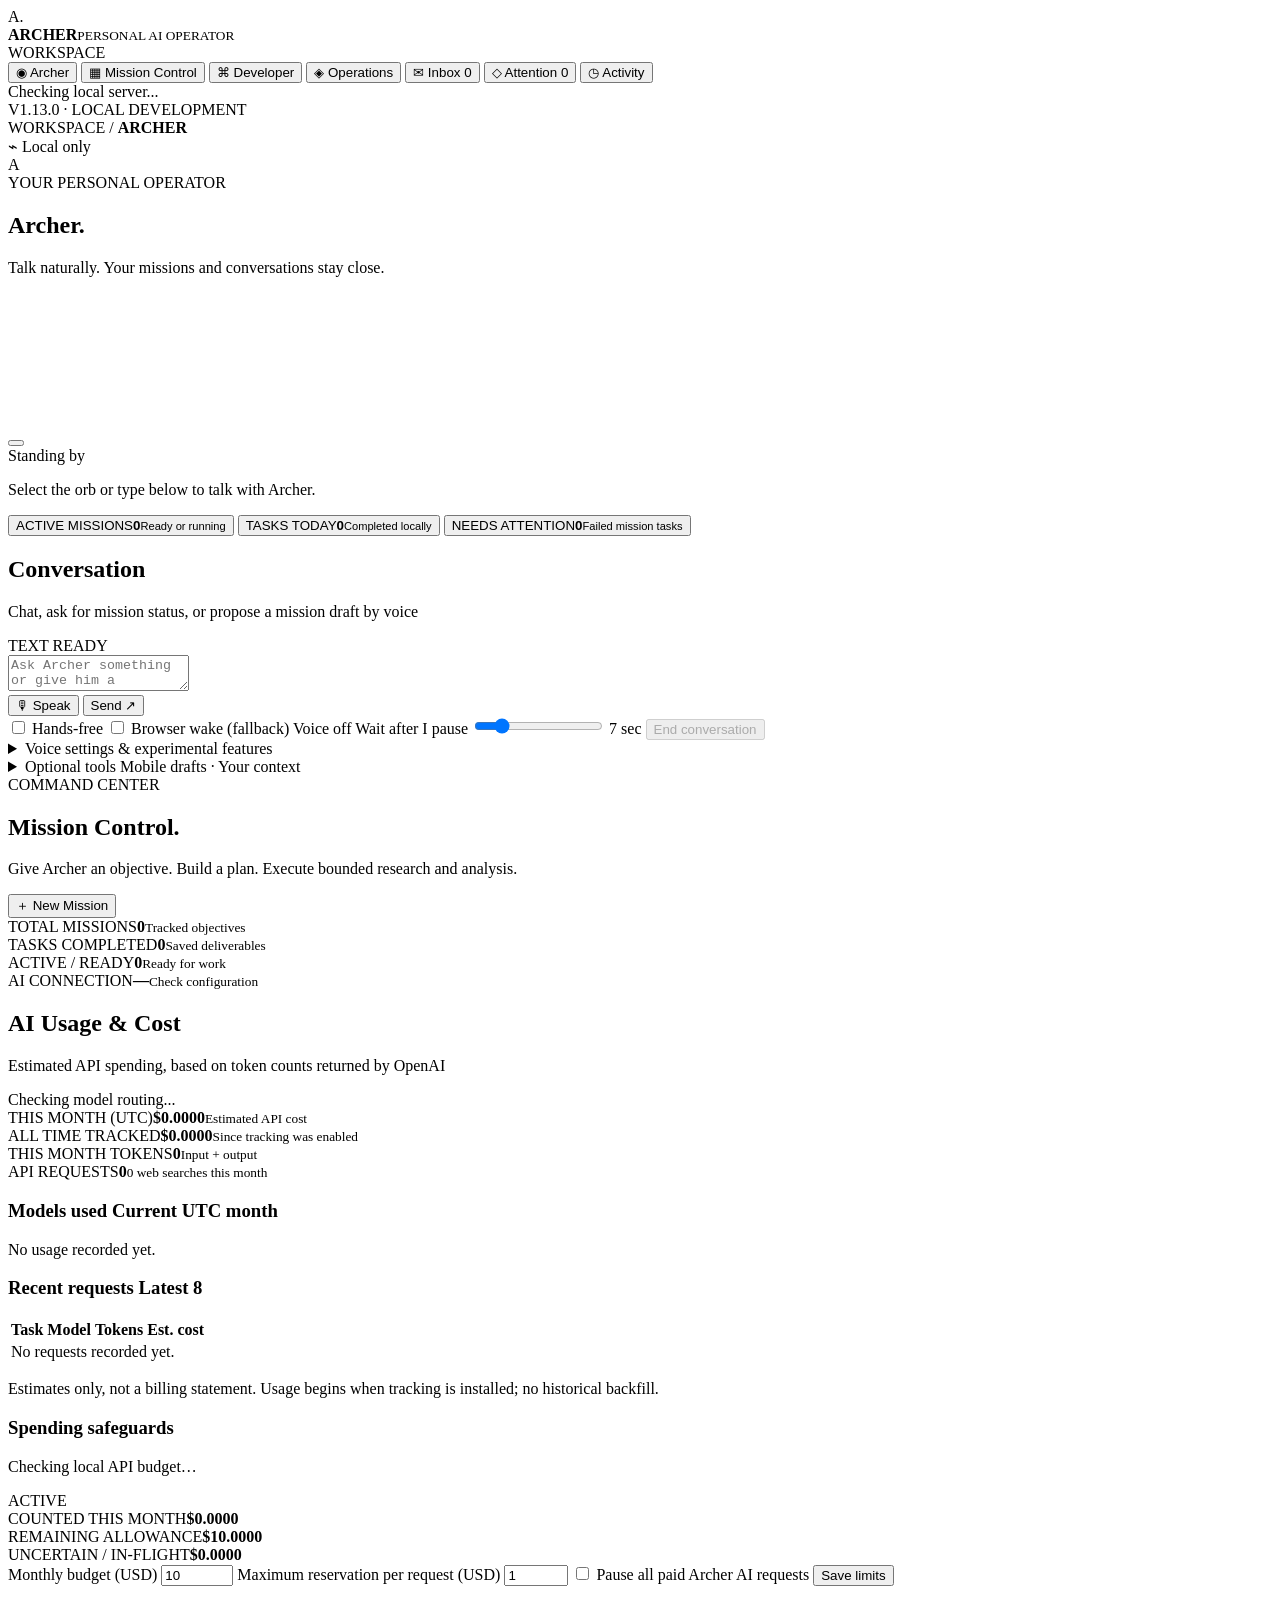
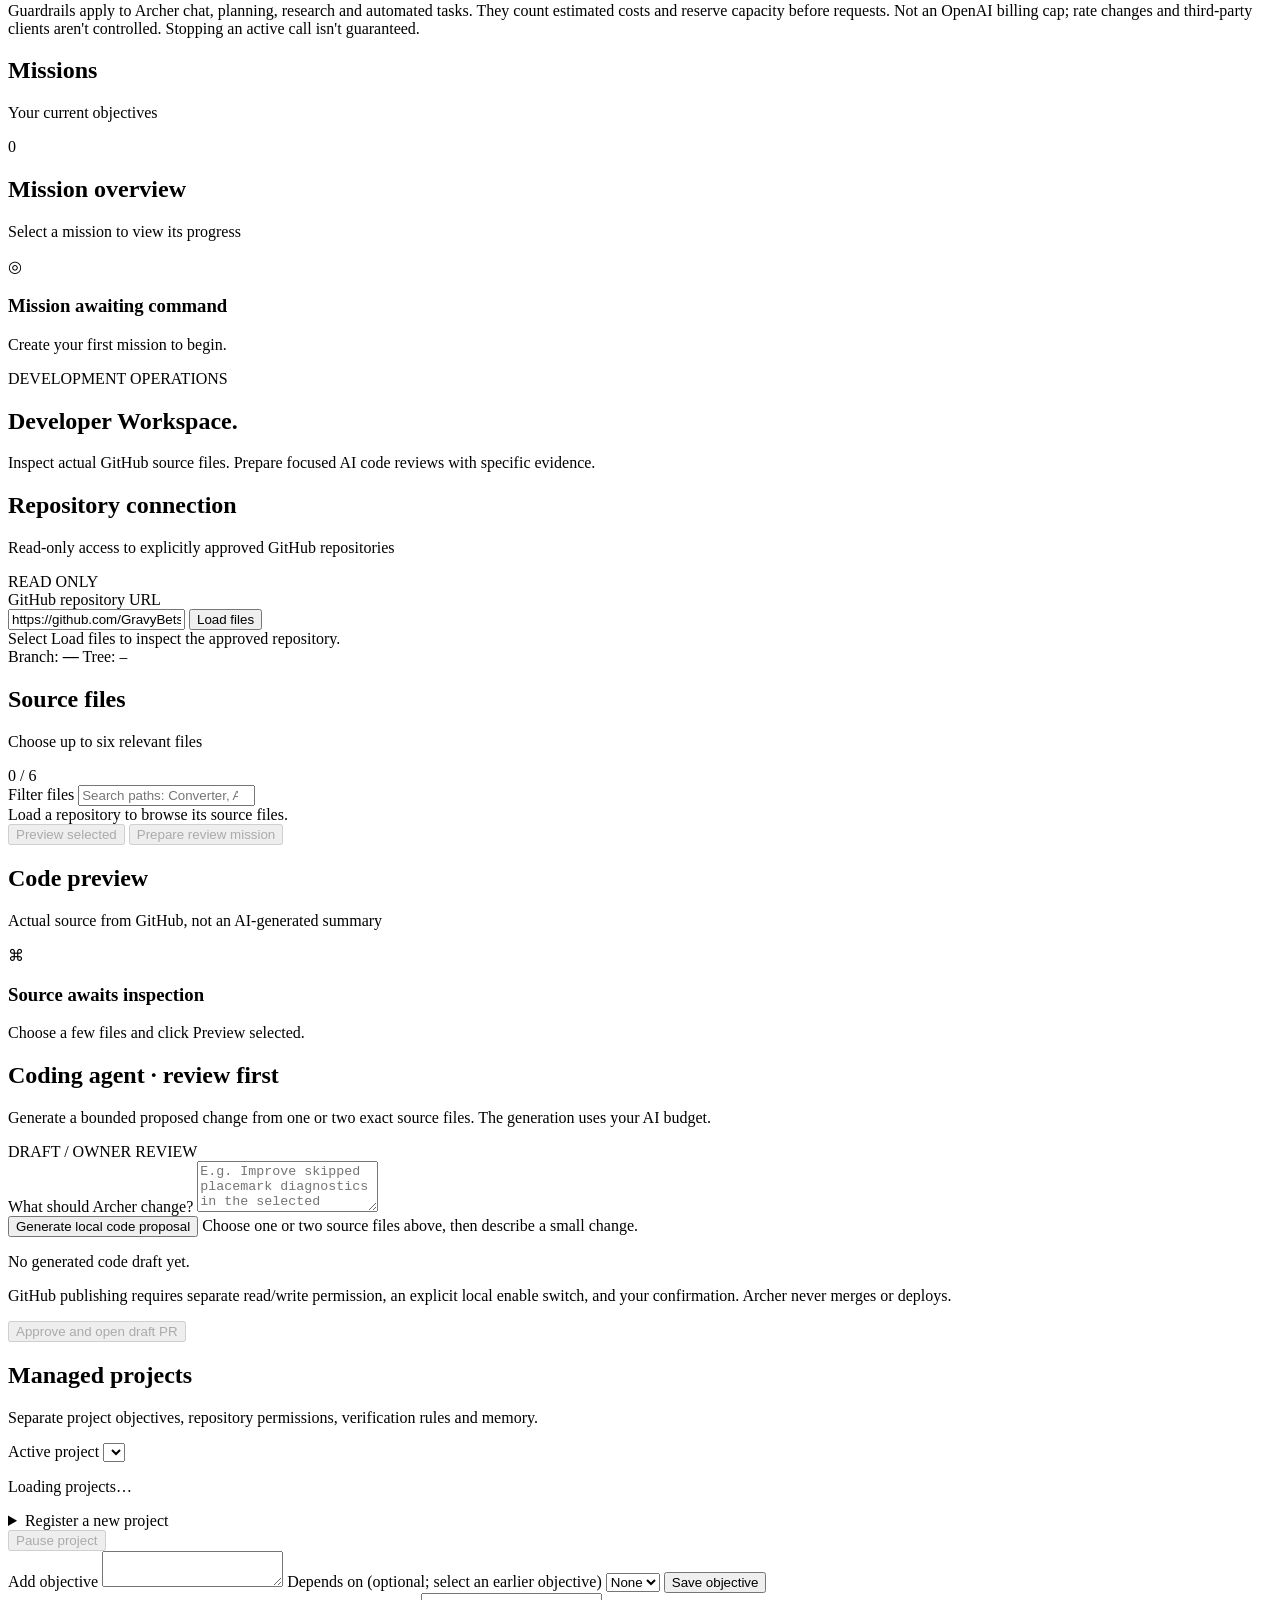
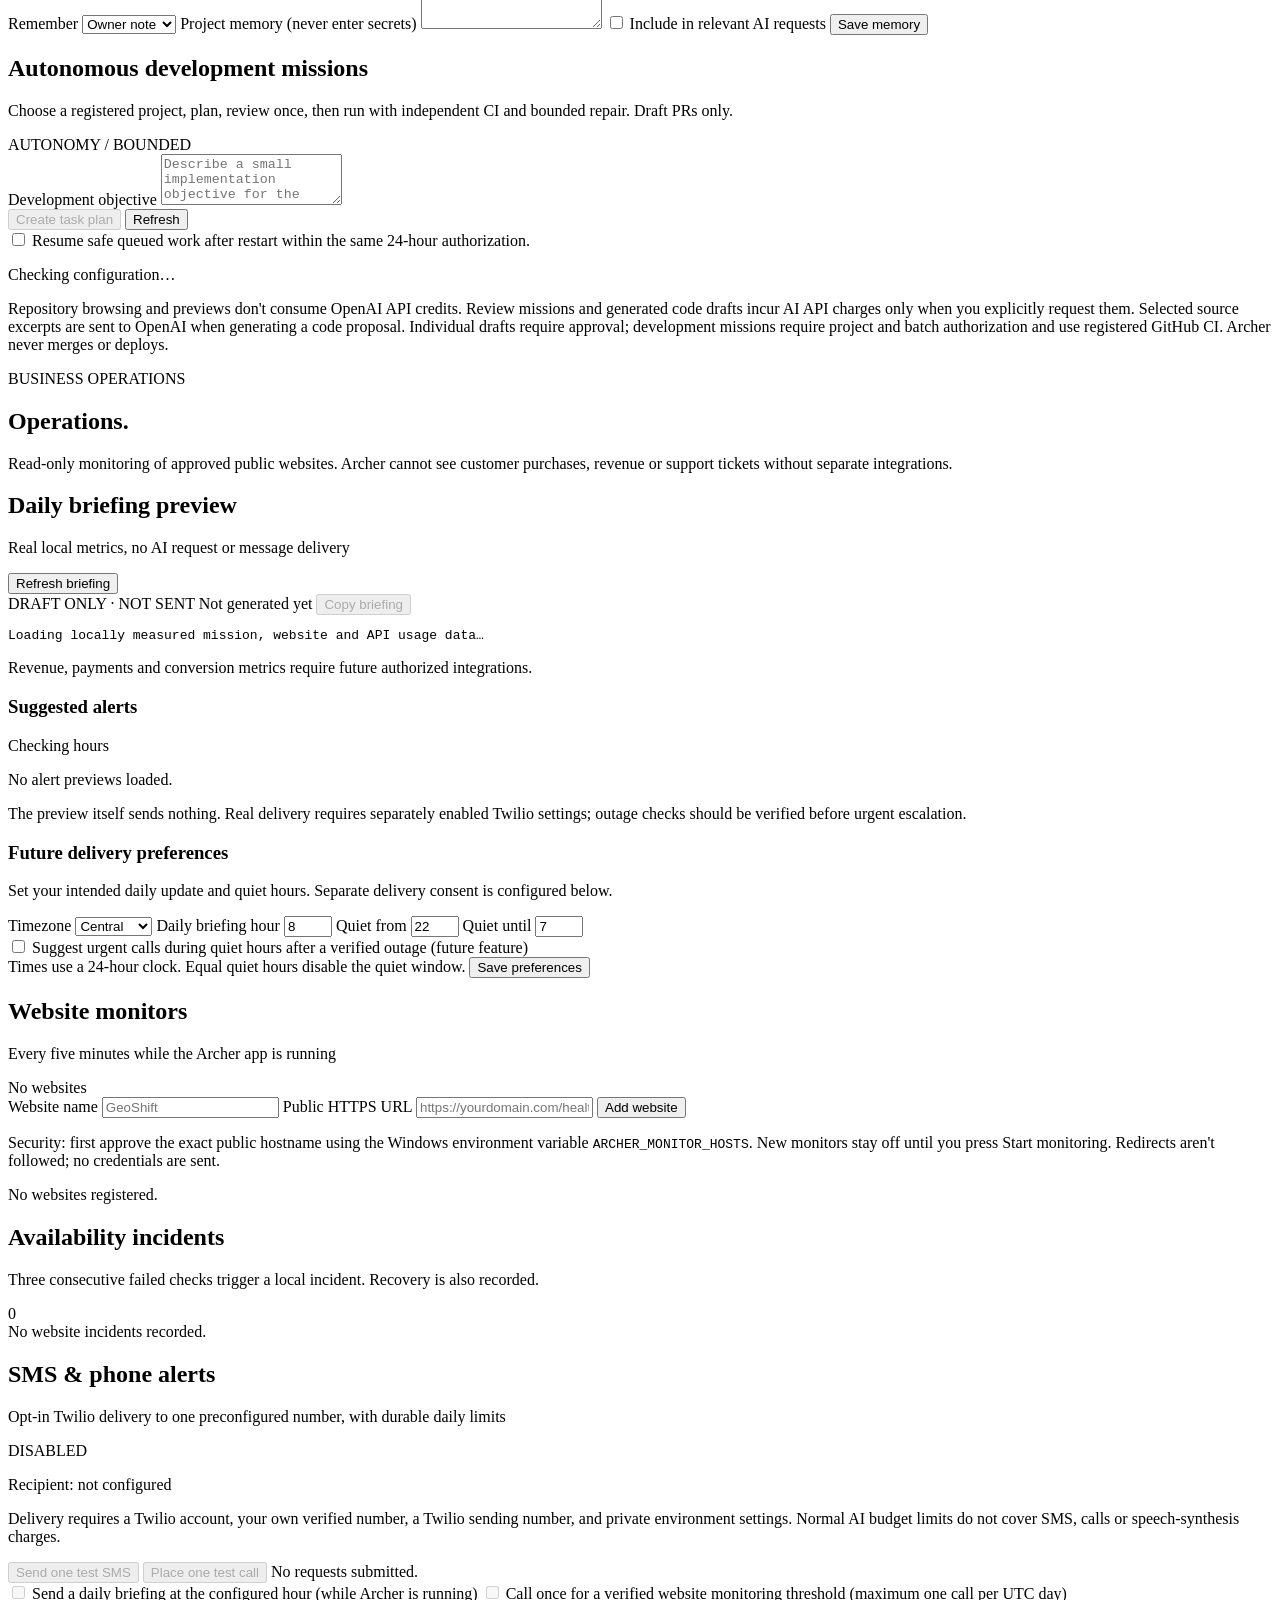
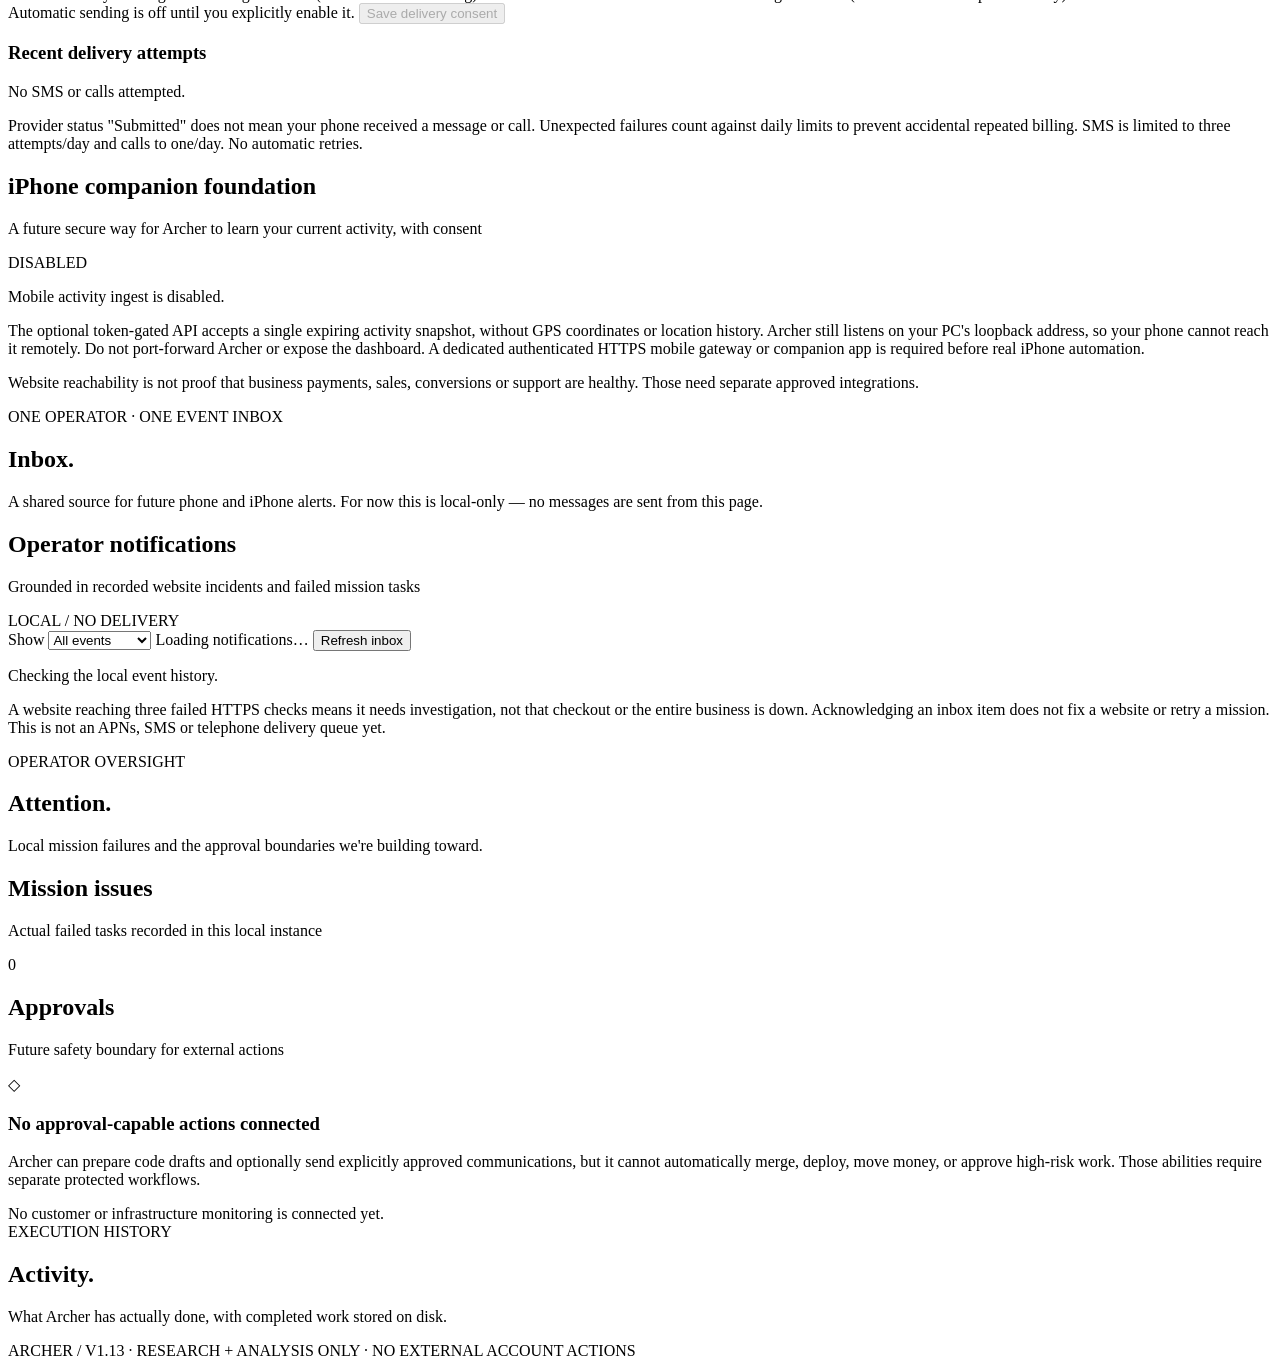
==== Archer.MissionControl/wwwroot/index.html @ dd68225b "Expose explicit additional sandbox gate at registration" ====
<!doctype html>
<html lang="en">
<head>
  <meta charset="utf-8" />
  <meta name="viewport" content="width=device-width, initial-scale=1" />
  <meta name="theme-color" content="#090f18" />
  <title>ARCHER — Personal AI Operator</title>
  <link rel="stylesheet" href="/css/app.css" />
</head>
<body>
  <div class="app-shell">
    <aside class="sidebar">
      <div class="brand"><div class="brand-mark">A<span>.</span></div><div><strong>ARCHER</strong><small>PERSONAL AI OPERATOR</small></div></div>
      <div class="side-label">WORKSPACE</div>
      <nav class="nav" aria-label="Main navigation">
        <button class="nav-link active" data-view="archer"><span class="nav-icon">◉</span> Archer</button>
        <button class="nav-link" data-view="missions"><span class="nav-icon">▦</span> Mission Control</button>
        <button class="nav-link" data-view="developer"><span class="nav-icon">⌘</span> Developer</button>
        <button class="nav-link" data-view="operations"><span class="nav-icon">◈</span> Operations</button>
        <button class="nav-link" data-view="inbox"><span class="nav-icon">✉</span> Inbox <span id="inboxNavCount" class="inbox-nav-count hidden">0</span></button>
        <button class="nav-link" data-view="attention"><span class="nav-icon">◇</span> Attention <span id="attentionNavCount" class="attention-nav-count hidden">0</span></button>
        <button class="nav-link" data-view="activity"><span class="nav-icon">◷</span> Activity</button>
      </nav>
      <div class="sidebar-bottom">
        <div class="sidebar-status"><span class="pulse-dot"></span><span id="connectionLabel">Checking local server...</span></div>
        <div class="version">V1.13.0 · LOCAL DEVELOPMENT</div>
      </div>
    </aside>
    <main class="content">
      <header class="topbar"><div class="breadcrumb">WORKSPACE <span>/</span> <strong id="breadcrumb">ARCHER</strong></div><div class="topbar-right"><span class="privacy">⌁ Local only</span><div class="avatar">A</div></div></header>
      <div class="workspace">
        <div id="notice" class="notice hidden" role="alert"></div>
        <section id="archerView" class="view archer-home" aria-labelledby="archerTitle">
          <div class="archer-intro">
            <div class="eyebrow">YOUR PERSONAL OPERATOR <span class="eyebrow-line"></span></div>
            <h1 id="archerTitle">Archer<span class="accent">.</span></h1>
            <p>Talk naturally. Your missions and conversations stay close.</p>
          </div>
          <div class="presence-stage" id="archerPresence" data-state="idle" aria-label="Archer presence indicator">
            <div class="presence-backlight"></div>
            <div class="presence-outer-ring"></div>
            <div class="presence-pulse-ring"></div>
            <button type="button" id="orbButton" class="presence-orb" aria-label="Focus Archer conversation" title="Talk to Archer">
              <span class="orb-surface"></span>
              <span class="orb-inner-ring"></span>
              <span class="orb-light"></span>
              <span class="orb-shine"></span>
            </button>
            <canvas id="orbParticleField" class="orb-particle-field" aria-hidden="true"></canvas>
            <div class="presence-floor"></div>
          </div>
          <div class="presence-caption">
            <div id="presenceStatus" class="presence-status" role="status" aria-live="polite">Standing by</div>
            <p id="presenceHint">Select the orb or type below to talk with Archer.</p>
          </div>
          <div class="presence-summary" aria-label="Local mission status">
            <button type="button" class="presence-metric" data-go-view="missions"><span class="metric-caption">ACTIVE MISSIONS</span><strong id="presenceActiveMissions">0</strong><small>Ready or running</small></button>
            <button type="button" class="presence-metric" data-go-view="missions"><span class="metric-caption">TASKS TODAY</span><strong id="presenceTasksToday">0</strong><small>Completed locally</small></button>
            <button type="button" class="presence-metric" data-go-view="attention"><span class="metric-caption">NEEDS ATTENTION</span><strong id="presenceAttentionCount">0</strong><small>Failed mission tasks</small></button>
          </div>
          <section class="panel archer-conversation" aria-label="Conversation with Archer">
            <div class="conversation-title"><div><h2>Conversation</h2><p>Chat, ask for mission status, or propose a mission draft by voice</p></div><span class="conversation-mode" id="conversationMode">TEXT READY</span></div>
            <div id="chatMessages" class="chat-messages" aria-live="off"></div>
            <form id="chatForm" class="chat-composer">
              <textarea id="chatText" rows="2" maxlength="3000" placeholder="Ask Archer something or give him a direction…" aria-label="Message to Archer"></textarea>
              <div class="chat-composer-controls">
                <button class="button secondary voice-button" id="voiceInputButton" type="button" aria-pressed="false" title="Push to talk (speech recognition if supported)">🎙 Speak</button>
                <button class="button primary chat-send" id="sendChatButton" type="submit">Send ↗</button>
              </div>
            </form>
            <div class="voice-preferences">
              <label class="voice-toggle"><input type="checkbox" id="voiceHandsFreeToggle" /> Hands-free</label>
              <label class="voice-toggle"><input type="checkbox" id="voiceWakeToggle" /> Browser wake (fallback)</label>
              <span id="voiceWakeIndicator" class="voice-wake-indicator" role="status" aria-live="polite">Voice off</span>
              <label class="voice-rate-control" for="voicePauseSlider">Wait after I pause
                <input id="voicePauseSlider" type="range" min="2" max="30" step="1" value="7" aria-label="Seconds of silence before Archer replies" />
                <output id="voicePauseValue" for="voicePauseSlider" aria-live="off">7 sec</output>
              </label>
              <button type="button" class="voice-stop" id="voiceEndConversation" data-allow-busy="true" disabled>End conversation</button>
              <details class="archer-voice-more">
                <summary>Voice settings &amp; experimental features</summary>
                <div class="voice-preferences-extra">
                  <label class="voice-toggle"><input type="checkbox" id="voiceReadToggle" /> Read Archer's replies aloud</label>
                  <label class="voice-chooser" for="voiceChoiceSelect">British voice
                    <select id="voiceChoiceSelect" aria-label="Select Archer's British speaking voice">
                      <option value="">Finding local voices…</option>
                    </select>
                  </label>
                  <label class="voice-rate-control" for="voiceRateSlider">Speaking pace
                    <input id="voiceRateSlider" type="range" min="0.80" max="1.65" step="0.05" value="1.25" aria-label="Archer speaking speed" />
                    <output id="voiceRateValue" for="voiceRateSlider" aria-live="off">1.25×</output>
                  </label>
                  <button type="button" class="voice-stop" id="voiceTestButton" disabled>Test selected voice</button>
                   <button type="button" class="voice-stop" id="voiceReplayButton" disabled>Read last reply</button>
                  <button type="button" class="voice-stop" id="voiceStopButton" data-allow-busy="true" disabled>Stop speaking</button>
                  <p id="voiceSupportNote" role="status">Select Speak once to activate hands-free listening. Say “Hey Archer” to start a conversation, then talk normally. After 2 minutes without speech, say “Hey Archer” again. Browser mic stops when you end the session or leave this tab; recognition may use your browser's speech provider.</p>
                  <p id="voiceAccentStatus" role="status">British voice availability depends on installed browser voices.</p>
                   <details class="voice-diagnostics-panel">
                     <summary>Voice diagnostics (no recording)</summary>
                     <p id="voiceDiagnosticStatus" role="status">Checking browser voice capabilities…</p>
                     <button type="button" class="voice-stop" id="voiceCopyDiagnostics">Copy safe diagnostics</button>
                     <p>Only engine status, selected voice, pace, pause and microphone state are shown. No speech transcripts or tokens are collected.</p>
                   </details>
                  <div class="realtime-voice-box" aria-label="Optional paid real-time voice">
                    <strong>Experimental realtime voice (optional, billable)</strong>
                    <p>Separate provider WebRTC voice call; not the hands-free conversation above. No Archer tools or transcript saving. Requires explicit opt-in and a separate API budget.</p>
                    <div class="realtime-voice-actions">
                      <button id="realtimeVoiceStart" type="button" class="button secondary" disabled>Start realtime conversation</button>
                      <button id="realtimeVoiceEnd" type="button" class="button secondary" disabled>End live call</button>
                    </div>
                    <p id="realtimeVoiceStatus" role="status" aria-live="polite">Checking optional realtime voice availability…</p>
                  </div>
                </div>
              </details>
            </div>
          </section>
          <details class="archer-extra-tools">
            <summary>Optional tools <span>Mobile drafts · Your context</span></summary>
            <div class="archer-extra-content">
          <section class="panel mobile-draft-card" aria-labelledby="mobileDraftHeading">
            <div class="panel-header">
              <div><h2 id="mobileDraftHeading">Mobile message drafts</h2>
                <p>Optional local preview from your independently authenticated phone gateway</p></div>
              <span id="mobileDraftConnection" class="developer-readonly">DISABLED</span>
            </div>
            <div class="mobile-draft-content">
              <p id="mobileDraftNote" role="status">The mobile chat bridge is disabled by default.</p>
              <div class="mobile-draft-actions">
                <button type="button" class="button secondary" id="mobileDraftRefresh">Refresh drafts</button>
                <button type="button" class="button primary" id="mobileDraftShareReply" disabled>Share last reply with mobile</button>
                <small>Choosing a message fills the chat composer. It will not contact OpenAI until you press Send.</small>
              </div>
              <div id="mobileDraftItems" class="mobile-draft-list">
                <p class="developer-empty">No mobile drafts have been imported.</p>
              </div>
              <section class="mobile-session-browser" aria-labelledby="mobileSessionHeading">
                <div class="mobile-session-head">
                  <h3 id="mobileSessionHeading">Shared local conversation history</h3>
                  <span class="developer-readonly">READ ONLY</span>
                </div>
                <div class="mobile-session-toolbar">
                  <label for="mobileSessionSelect">Conversation</label>
                  <select id="mobileSessionSelect" disabled aria-label="Choose local mobile conversation">
                    <option value="">No sessions connected</option>
                  </select>
                  <button type="button" class="button secondary" id="mobileSessionRefresh">Refresh history</button>
                </div>
                <p id="mobileSessionStatus" role="status">Enable the private gateway bridge to view shared local conversations.</p>
                <div id="mobileSessionMessages" class="mobile-session-messages" aria-live="polite">
                  <p class="developer-empty">No history loaded.</p>
                </div>
                <button type="button" class="button secondary" id="mobileSessionMore" disabled hidden>Load next messages</button>
              </section>
              <p class="developer-footnote">After manually sending an unedited mobile draft to Archer, you can explicitly share his latest reply back to the encrypted mobile journal. It does not send phone alerts, sync general desktop history or make Archer remotely accessible.</p>
            </div>
          </section>
          <section class="panel owner-presence-card" aria-labelledby="ownerPresenceHeading">
            <div class="panel-header"><div><h2 id="ownerPresenceHeading">Your context</h2>
              <p>Optional. Let Archer know what you're doing, without continuous tracking.</p></div>
              <span class="developer-readonly">PRIVATE / EXPIRING</span></div>
            <div class="owner-presence-content">
              <p id="ownerPresenceStatus" role="status">Nothing shared right now.</p>
              <div class="owner-presence-fields">
                <label>Activity
                  <select id="ownerPresenceActivity">
                    <option value="Available">Available</option>
                    <option value="Driving">Driving</option>
                    <option value="Working">At work</option>
                    <option value="Shopping">Shopping</option>
                    <option value="Busy">Busy</option>
                    <option value="Other">Other</option>
                  </select>
                </label>
                <label>General place (optional)
                  <input id="ownerPresencePlace" type="text" maxlength="60" placeholder="At work, grocery store, heading home…" autocomplete="off" />
                </label>
                <label>Expires after
                  <select id="ownerPresenceDuration">
                    <option value="15">15 minutes</option>
                    <option value="60" selected>1 hour</option>
                    <option value="240">4 hours</option>
                    <option value="480">8 hours</option>
                  </select>
                </label>
              </div>
              <div class="owner-presence-actions">
                <label class="voice-toggle"><input id="ownerPresenceShareAi" type="checkbox" /> Let Archer use this context in conversations</label>
                <button id="ownerPresenceLocationButton" type="button" class="button secondary">Share location once</button>
                <button id="ownerPresenceSaveButton" type="button" class="button primary">Save context</button>
                <button id="ownerPresenceClearButton" type="button" class="button secondary">Clear</button>
              </div>
              <p id="ownerPresenceLocationStatus" class="owner-presence-privacy">No GPS location shared. Clicking Share location once asks this browser for permission. Any saved coordinates are rounded to approximately 1 km, never tracked continuously.</p>
              <p class="owner-presence-privacy">Your context stays in Archer's local Data folder. It expires automatically, with no location history. Sharing it with the AI requires checking the box above and then sending a chat.</p>
            </div>
          </section>
            </div>
          </details>
        </section>
        <section id="missionsView" class="view hidden">
          <div class="hero">
            <div class="eyebrow">COMMAND CENTER <span class="eyebrow-line"></span></div>
            <div class="hero-head"><div><h1>Mission Control<span class="accent">.</span></h1><p>Give Archer an objective. Build a plan. Execute bounded research and analysis.</p></div><button id="newMissionButton" class="button primary">＋ New Mission</button></div>
          </div>
          <div class="stats">
            <div class="stat"><span class="stat-label">TOTAL MISSIONS</span><strong id="statMissions">0</strong><small>Tracked objectives</small></div>
            <div class="stat"><span class="stat-label">TASKS COMPLETED</span><strong id="statCompleted">0</strong><small>Saved deliverables</small></div>
            <div class="stat"><span class="stat-label">ACTIVE / READY</span><strong id="statActive">0</strong><small>Ready for work</small></div>
            <div class="stat"><span class="stat-label">AI CONNECTION</span><strong class="connection-state" id="statApi">—</strong><small id="modelLabel">Check configuration</small></div>
          </div>
          <section class="panel usage-panel" aria-labelledby="usageHeading">
            <div class="usage-panel-heading">
              <div><h2 id="usageHeading">AI Usage &amp; Cost</h2><p>Estimated API spending, based on token counts returned by OpenAI</p></div>
              <span class="usage-mode" id="usageModelMode">Checking model routing...</span>
            </div>
            <div class="usage-stats">
              <div class="usage-stat"><span>THIS MONTH (UTC)</span><strong id="usageMonthCost">$0.0000</strong><small>Estimated API cost</small></div>
              <div class="usage-stat"><span>ALL TIME TRACKED</span><strong id="usageLifetimeCost">$0.0000</strong><small>Since tracking was enabled</small></div>
              <div class="usage-stat"><span>THIS MONTH TOKENS</span><strong id="usageMonthTokens">0</strong><small id="usageTokenDetail">Input + output</small></div>
              <div class="usage-stat"><span>API REQUESTS</span><strong id="usageRequests">0</strong><small id="usageRequestDetail">0 web searches this month</small></div>
            </div>
            <div class="usage-details">
              <div class="usage-detail-section">
                <h3>Models used <span>Current UTC month</span></h3>
                <div id="usageModelBreakdown" class="usage-model-list"><p class="usage-empty">No usage recorded yet.</p></div>
              </div>
              <div class="usage-detail-section">
                <h3>Recent requests <span>Latest 8</span></h3>
                <div class="usage-table-scroll">
                  <table class="usage-table"><thead><tr><th>Task</th><th>Model</th><th>Tokens</th><th>Est. cost</th></tr></thead>
                    <tbody id="usageRecentRows"><tr><td colspan="4">No requests recorded yet.</td></tr></tbody>
                  </table>
                </div>
              </div>
            </div>
            <p class="usage-disclaimer" id="usageDisclaimer">Estimates only, not a billing statement. Usage begins when tracking is installed; no historical backfill.</p>
            <div class="spend-guard">
              <div class="spend-guard-top">
                <div><h3>Spending safeguards</h3><p id="spendStatus" role="status">Checking local API budget…</p></div>
                <span id="spendPauseIndicator" class="developer-readonly">ACTIVE</span>
              </div>
              <div class="spend-guard-metrics">
                <div><span>COUNTED THIS MONTH</span><strong id="spendCounted">$0.0000</strong></div>
                <div><span>REMAINING ALLOWANCE</span><strong id="spendRemaining">$10.0000</strong></div>
                <div><span>UNCERTAIN / IN-FLIGHT</span><strong id="spendUncertain">$0.0000</strong></div>
              </div>
              <form id="spendSettingsForm" class="spend-guard-form">
                <label>Monthly budget (USD)
                  <input id="spendMonthly" type="number" min="1" max="250" step=".5" value="10" required />
                </label>
                <label>Maximum reservation per request (USD)
                  <input id="spendPerRequest" type="number" min=".05" max="5" step=".05" value="1" required />
                </label>
                <label class="voice-toggle"><input id="spendPaused" type="checkbox" /> Pause all paid Archer AI requests</label>
                <button type="submit" class="button primary" id="spendSaveButton">Save limits</button>
              </form>
              <p class="spend-guard-note">Guardrails apply to Archer chat, planning, research and automated tasks. They count estimated costs and reserve capacity before requests. Not an OpenAI billing cap; rate changes and third-party clients aren't controlled. Stopping an active call isn't guaranteed.</p>
            </div>
          </section>
          <div class="main-grid">
            <section class="panel missions-panel"><div class="panel-header"><div><h2>Missions</h2><p>Your current objectives</p></div><span id="missionCount" class="count">0</span></div><div id="missionList" class="mission-list"></div></section>
            <section class="panel details-panel"><div class="panel-header"><div><h2 id="detailHeading">Mission overview</h2><p id="detailSubheading">Select a mission to view its progress</p></div><span id="missionBadge" class="status-badge hidden"></span></div><div id="missionDetail" class="detail-body"><div class="empty-detail"><div class="big-icon">◎</div><h3>Mission awaiting command</h3><p>Create your first mission to begin.</p></div></div></section>
          </div>
        </section>
        <section id="developerView" class="view hidden" aria-labelledby="developerHeading">
          <div class="hero">
            <div class="eyebrow">DEVELOPMENT OPERATIONS <span class="eyebrow-line"></span></div>
            <h1 id="developerHeading">Developer Workspace<span class="accent">.</span></h1>
            <p>Inspect actual GitHub source files. Prepare focused AI code reviews with specific evidence.</p>
          </div>
          <section class="panel developer-repository">
            <div class="developer-repo-header">
              <div><h2>Repository connection</h2><p>Read-only access to explicitly approved GitHub repositories</p></div>
              <span class="developer-readonly">READ ONLY</span>
            </div>
            <div class="developer-repo-controls">
              <label for="developerRepository">GitHub repository URL</label>
              <div class="developer-repo-row">
                <input id="developerRepository" type="url" maxlength="250" spellcheck="false"
                  value="https://github.com/GravyBets/GeoShift" placeholder="https://github.com/owner/repo" />
                <button id="developerLoad" type="button" class="button primary">Load files</button>
              </div>
            </div>
            <div class="developer-repo-status" role="status" aria-live="polite" id="developerStatus">
              Select Load files to inspect the approved repository.
            </div>
            <div class="developer-repo-metadata">
              <span>Branch: <strong id="developerBranch">—</strong></span>
              <span>Tree: <code id="developerTree">—</code></span>
            </div>
          </section>
          <div class="developer-workspace">
            <section class="panel developer-files-panel">
              <div class="panel-header">
                <div><h2>Source files</h2><p>Choose up to six relevant files</p></div>
                <span id="developerSelectedCount" class="count">0 / 6</span>
              </div>
              <div class="developer-filter">
                <label for="developerFilter">Filter files</label>
                <input id="developerFilter" type="search" placeholder="Search paths: Converter, Analyze, Tests…" />
              </div>
              <div id="developerFiles" class="developer-file-list" aria-label="Reviewable files">
                <div class="developer-empty">Load a repository to browse its source files.</div>
              </div>
              <div class="developer-file-actions">
                <button type="button" id="developerPreviewButton" class="button secondary" disabled>Preview selected</button>
                <button type="button" id="developerReviewButton" class="button primary" disabled>Prepare review mission</button>
              </div>
            </section>
            <section class="panel developer-source-panel">
              <div class="panel-header">
                <div><h2>Code preview</h2><p id="developerPreviewMeta">Actual source from GitHub, not an AI-generated summary</p></div>
              </div>
              <div id="developerPreview" class="developer-source-list">
                <div class="developer-empty">
                  <div class="big-icon">⌘</div>
                  <h3>Source awaits inspection</h3>
                  <p>Choose a few files and click Preview selected.</p>
                </div>
              </div>
            </section>
          </div>
          <section class="panel code-agent-panel" aria-labelledby="codingHeading">
            <div class="panel-header"><div>
              <h2 id="codingHeading">Coding agent · review first</h2>
              <p>Generate a bounded proposed change from one or two exact source files. The generation uses your AI budget.</p>
            </div><span class="developer-readonly">DRAFT / OWNER REVIEW</span></div>
            <div class="coding-agent-content">
              <label for="codingInstruction">What should Archer change?
                <textarea id="codingInstruction" rows="3" maxlength="1200"
                  placeholder="E.g. Improve skipped placemark diagnostics in the selected converter, and add a focused regression test."></textarea>
              </label>
              <div class="coding-actions">
                <button id="codingGenerateButton" class="button primary" type="button">Generate local code proposal</button>
                <span id="codingStatus" role="status">Choose one or two source files above, then describe a small change.</span>
              </div>
              <div id="codingProposalPreview" class="coding-proposal-preview">
                <p class="developer-empty">No generated code draft yet.</p>
              </div>
              <div class="coding-publish-controls">
                <p id="codingPublishStatus">GitHub publishing requires separate read/write permission, an explicit local enable switch, and your confirmation. Archer never merges or deploys.</p>
                <button id="codingPublishButton" class="button secondary" type="button" disabled>Approve and open draft PR</button>
              </div>
            </div>
          </section>
          <section class="panel code-agent-panel" aria-labelledby="projectRegistryHeading">
            <div class="panel-header"><div><h2 id="projectRegistryHeading">Managed projects</h2>
              <p>Separate project objectives, repository permissions, verification rules and memory.</p></div></div>
            <div class="coding-agent-content">
              <label>Active project <select id="managedProjectSelect"></select></label>
              <p id="managedProjectStatus" role="status">Loading projects…</p>
              <details class="coding-file-diff"><summary>Register a new project</summary>
                <form id="projectRegistryForm">
                  <label>Project name <input id="projectName" required maxlength="80" placeholder="My business"/></label>
                  <label>GitHub owner/repository <input id="projectRepo" required maxlength="140" placeholder="owner/repo"/></label>
                  <label>Technology <input id="projectTechnology" required maxlength="80" placeholder=".NET, React, Python…"/></label>
                  <label>Editable application directories (comma separated) <input id="projectRoots" required placeholder="src, web/components"/></label>
                  <label>CI workflow filename <input id="projectWorkflow" required placeholder="ci.yml"/></label>
                  <label>Required CI job name <input id="projectJob" required placeholder="Build and test"/></label>
                  <label>Required build and test step names (one per line) <textarea id="projectSteps" rows="3" required></textarea></label>
                  <label>Priority (5 is highest) <input id="projectPriority" type="number" min="1" max="5" value="3"/></label>
                  <label>Maximum coding attempts per rolling 24 hours <input id="projectAttemptLimit" type="number" min="1" max="12" value="6"/></label>
                  <label><input id="projectAllowNewSource" type="checkbox"/> Allow new source files inside the approved application directories (no tests or configuration)</label>
                  <label><input id="projectCumulativeWorkspaces" type="checkbox"/> Allow successive tasks to build on one draft branch; require CI after each task</label>
                  <label>Optional additive regression test directories (comma-separated; cumulative mode required) <input id="projectRegressionRoots" maxlength="500" placeholder="MyApp.Tests, tests/unit"/></label>
                  <label><input id="projectRequireSandbox" type="checkbox"/> Require isolated local Linux build and test verification in addition to GitHub CI</label>
                  <button id="registerProjectButton" type="submit" class="button primary">Register project</button>
                </form>
              </details>
              <button id="pauseProjectButton" type="button" class="button secondary" disabled>Pause project</button>
              <div id="projectObjectives"></div>
              <form id="projectObjectiveForm">
                <label>Add objective <textarea id="projectObjectiveText" required minlength="15" maxlength="1000" rows="2"></textarea></label>
                <label>Depends on (optional; select an earlier objective) <select id="projectDependency"><option value="">None</option></select></label>
                <button class="button secondary" type="submit">Save objective</button>
              </form>
              <div id="projectMemories"></div>
              <form id="projectMemoryForm">
                <label>Remember <select id="projectMemoryKind"><option>Owner note</option><option>Decision</option><option>Preference</option><option>Architecture</option><option>Lesson</option></select></label>
                <label>Project memory (never enter secrets) <textarea id="projectMemoryText" required maxlength="1200" rows="2"></textarea></label>
                <label><input id="projectMemoryShare" type="checkbox"/> Include in relevant AI requests</label>
                <button class="button secondary" type="submit">Save memory</button>
              </form>
            </div>
          </section>
          <section class="panel code-agent-panel" aria-labelledby="developmentBatchHeading">
            <div class="panel-header"><div>
              <h2 id="developmentBatchHeading">Autonomous development missions</h2>
              <p>Choose a registered project, plan, review once, then run with independent CI and bounded repair. Draft PRs only.</p>
            </div><span class="developer-readonly">AUTONOMY / BOUNDED</span></div>
            <div class="coding-agent-content">
              <label for="developmentObjective">Development objective
                <textarea id="developmentObjective" rows="3" maxlength="1000" placeholder="Describe a small implementation objective for the selected project."></textarea>
              </label>
              <div class="coding-actions">
                <button id="developmentPlanButton" class="button primary" type="button" disabled>Create task plan</button>
                <button id="developmentRefreshButton" class="button secondary" type="button">Refresh</button>
              </div>
              <label><input type="checkbox" id="developmentResumeAfterRestart"> Resume safe queued work after restart within the same 24-hour authorization.</label>
              <p id="developmentBatchStatus" role="status">Checking configuration…</p>
              <div id="developmentBatchList" class="coding-proposal-preview"></div>
            </div>
          </section>
          <p class="developer-footnote">Repository browsing and previews don't consume OpenAI API credits.
            Review missions and generated code drafts incur AI API charges only when you explicitly request them.
            Selected source excerpts are sent to OpenAI when generating a code proposal. Individual drafts require approval; development missions require project and batch authorization and use registered GitHub CI. Archer never merges or deploys.</p>
        </section>
        <section id="operationsView" class="view hidden" aria-labelledby="operationsHeading">
          <div class="hero"><div class="eyebrow">BUSINESS OPERATIONS <span class="eyebrow-line"></span></div>
            <h1 id="operationsHeading">Operations<span class="accent">.</span></h1>
            <p>Read-only monitoring of approved public websites. Archer cannot see customer purchases, revenue or support tickets without separate integrations.</p>
          </div>
          <section class="panel operations-briefing" aria-labelledby="briefingHeading">
            <div class="panel-header">
              <div><h2 id="briefingHeading">Daily briefing preview</h2>
                <p>Real local metrics, no AI request or message delivery</p></div>
              <button type="button" class="button secondary" id="briefingRefreshButton">Refresh briefing</button>
            </div>
            <div class="briefing-content">
              <div class="briefing-summary">
                <span class="developer-readonly">DRAFT ONLY · NOT SENT</span>
                <span id="briefingGeneratedAt">Not generated yet</span>
                <button type="button" class="voice-stop" id="briefingCopyButton" disabled>Copy briefing</button>
              </div>
              <pre id="briefingBody" class="briefing-body">Loading locally measured mission, website and API usage data…</pre>
              <p id="briefingMetricNotes" class="briefing-footnote">Revenue, payments and conversion metrics require future authorized integrations.</p>
              <div class="briefing-alerts-heading"><h3>Suggested alerts</h3>
                <span id="briefingQuietStatus" class="count">Checking hours</span></div>
              <div id="briefingAlertList" class="briefing-alert-list">
                <p class="developer-empty">No alert previews loaded.</p>
              </div>
              <p class="briefing-footnote">The preview itself sends nothing. Real delivery requires separately enabled Twilio settings; outage checks should be verified before urgent escalation.</p>
            </div>
            <form id="briefingPreferencesForm" class="briefing-preferences">
              <div><h3>Future delivery preferences</h3>
                <p>Set your intended daily update and quiet hours. Separate delivery consent is configured below.</p></div>
              <div class="briefing-fields">
                <label>Timezone
                  <select id="briefingTimezone">
                    <option value="America/Chicago">Central</option>
                    <option value="America/New_York">Eastern</option>
                    <option value="America/Denver">Mountain</option>
                    <option value="America/Los_Angeles">Pacific</option>
                    <option value="America/Phoenix">Arizona</option>
                    <option value="UTC">UTC</option>
                  </select></label>
                <label>Daily briefing hour
                  <input type="number" min="0" max="23" id="briefingHour" value="8" required /></label>
                <label>Quiet from
                  <input type="number" min="0" max="23" id="briefingQuietStart" value="22" required /></label>
                <label>Quiet until
                  <input type="number" min="0" max="23" id="briefingQuietEnd" value="7" required /></label>
              </div>
              <label class="voice-toggle briefing-override">
                <input type="checkbox" id="briefingCriticalOverride" />
                Suggest urgent calls during quiet hours after a verified outage (future feature)
              </label>
              <div class="briefing-save-row">
                <span id="briefingPreferenceStatus" role="status">Times use a 24-hour clock. Equal quiet hours disable the quiet window.</span>
                <button class="button primary" type="submit">Save preferences</button>
              </div>
            </form>
          </section>
          <section class="panel">
            <div class="panel-header"><div><h2>Website monitors</h2><p>Every five minutes while the Archer app is running</p></div>
              <span id="operationsStatus" class="count">No websites</span></div>
            <form id="operationsAddForm" class="operations-add-form">
              <label>Website name <input id="operationsSiteName" required maxlength="80" placeholder="GeoShift" /></label>
              <label>Public HTTPS URL <input id="operationsSiteUrl" required type="url" placeholder="https://yourdomain.com/health" /></label>
              <button type="submit" class="button primary">Add website</button>
            </form>
            <p class="operations-hint">Security: first approve the exact public hostname using the Windows environment variable <code>ARCHER_MONITOR_HOSTS</code>. New monitors stay off until you press Start monitoring. Redirects aren't followed; no credentials are sent.</p>
            <div id="operationsMonitorList" class="operations-site-list"><div class="developer-empty">No websites registered.</div></div>
          </section>
          <section class="panel operations-incidents-panel">
            <div class="panel-header"><div><h2>Availability incidents</h2><p>Three consecutive failed checks trigger a local incident. Recovery is also recorded.</p></div>
              <span id="operationsIncidentCount" class="count">0</span></div>
            <div id="operationsIncidentList" class="operations-incident-list"><div class="developer-empty">No website incidents recorded.</div></div>
          </section>
          <section class="panel operations-communications" aria-labelledby="communicationHeading">
            <div class="panel-header">
              <div><h2 id="communicationHeading">SMS &amp; phone alerts</h2>
                <p>Opt-in Twilio delivery to one preconfigured number, with durable daily limits</p></div>
              <span id="communicationsProviderStatus" class="developer-readonly">DISABLED</span>
            </div>
            <div class="communications-content">
              <p id="communicationsDestination">Recipient: not configured</p>
              <p class="developer-footnote">Delivery requires a Twilio account, your own verified number, a Twilio sending number, and private environment settings. Normal AI budget limits do not cover SMS, calls or speech-synthesis charges.</p>
              <div class="communications-test-actions">
                <button id="communicationsSmsTest" type="button" class="button secondary" disabled>Send one test SMS</button>
                <button id="communicationsCallTest" type="button" class="button secondary" disabled>Place one test call</button>
                <span id="communicationsTestStatus" role="status">No requests submitted.</span>
              </div>
              <form id="communicationsPreferencesForm" class="communications-prefs">
                <label class="voice-toggle"><input id="communicationsDailySms" type="checkbox" disabled />
                  Send a daily briefing at the configured hour (while Archer is running)</label>
                <label class="voice-toggle"><input id="communicationsUrgentCalls" type="checkbox" disabled />
                  Call once for a verified website monitoring threshold (maximum one call per UTC day)</label>
                <div class="communications-save-row">
                  <span id="communicationsSaveStatus" role="status">Automatic sending is off until you explicitly enable it.</span>
                  <button id="communicationsSaveButton" type="submit" class="button primary" disabled>Save delivery consent</button>
                </div>
              </form>
              <h3>Recent delivery attempts</h3>
              <div id="communicationsAttempts" class="communications-attempts">
                <p class="developer-empty">No SMS or calls attempted.</p>
              </div>
              <p class="developer-footnote">Provider status "Submitted" does not mean your phone received a message or call. Unexpected failures count against daily limits to prevent accidental repeated billing. SMS is limited to three attempts/day and calls to one/day. No automatic retries.</p>
            </div>
          </section>
          <section class="panel communications-mobile" aria-labelledby="mobileHeading">
            <div class="panel-header"><div>
              <h2 id="mobileHeading">iPhone companion foundation</h2>
              <p>A future secure way for Archer to learn your current activity, with consent</p>
            </div><span id="mobileIngestStatus" class="developer-readonly">DISABLED</span></div>
            <div class="communications-content">
              <p id="mobileIngestDescription">Mobile activity ingest is disabled.</p>
              <p class="developer-footnote">The optional token-gated API accepts a single expiring activity snapshot, without GPS coordinates or location history. Archer still listens on your PC's loopback address, so your phone cannot reach it remotely. Do not port-forward Archer or expose the dashboard. A dedicated authenticated HTTPS mobile gateway or companion app is required before real iPhone automation.</p>
            </div>
          </section>
          <p class="developer-footnote">Website reachability is not proof that business payments, sales, conversions or support are healthy. Those need separate approved integrations.</p>
        </section>
                <section id="inboxView" class="view hidden" aria-labelledby="inboxTitle">
          <div class="hero"><div class="eyebrow">ONE OPERATOR · ONE EVENT INBOX <span class="eyebrow-line"></span></div>
            <h1 id="inboxTitle">Inbox<span class="accent">.</span></h1>
            <p>A shared source for future phone and iPhone alerts. For now this is local-only — no messages are sent from this page.</p>
          </div>
          <section class="panel">
            <div class="panel-header">
              <div><h2>Operator notifications</h2>
                <p>Grounded in recorded website incidents and failed mission tasks</p></div>
              <span class="developer-readonly">LOCAL / NO DELIVERY</span>
            </div>
            <div class="inbox-toolbar">
              <label for="inboxFilter">Show
                <select id="inboxFilter">
                  <option value="all">All events</option>
                  <option value="unread">Unread</option>
                  <option value="action">Needs review</option>
                </select></label>
              <span id="inboxTotals" role="status">Loading notifications…</span>
              <button id="inboxRefreshButton" type="button" class="button secondary">Refresh inbox</button>
            </div>
            <div id="inboxItems" class="inbox-items" aria-live="polite">
              <p class="developer-empty">Checking the local event history.</p>
            </div>
          </section>
          <p class="developer-footnote">A website reaching three failed HTTPS checks means it needs investigation, not that checkout or the entire business is down. Acknowledging an inbox item does not fix a website or retry a mission. This is not an APNs, SMS or telephone delivery queue yet.</p>
        </section>
        <section id="attentionView" class="view hidden" aria-labelledby="attentionTitle">
          <div class="hero"><div class="eyebrow">OPERATOR OVERSIGHT <span class="eyebrow-line"></span></div><h1 id="attentionTitle">Attention<span class="accent">.</span></h1><p>Local mission failures and the approval boundaries we're building toward.</p></div>
          <div class="attention-grid">
            <section class="panel"><div class="panel-header"><div><h2>Mission issues</h2><p>Actual failed tasks recorded in this local instance</p></div><span id="attentionIssueCount" class="count">0</span></div><div class="attention-list" id="attentionFailures"></div></section>
            <section class="panel"><div class="panel-header"><div><h2>Approvals</h2><p>Future safety boundary for external actions</p></div></div>
              <div class="approval-placeholder"><div class="approval-symbol" aria-hidden="true">◇</div><h3>No approval-capable actions connected</h3>
              <p>Archer can prepare code drafts and optionally send explicitly approved communications, but it cannot automatically merge, deploy, move money, or approve high-risk work. Those abilities require separate protected workflows.</p>
              <span class="approval-footnote">No customer or infrastructure monitoring is connected yet.</span></div>
            </section>
          </div>
        </section>
        <section id="activityView" class="view hidden"><div class="hero"><div class="eyebrow">EXECUTION HISTORY <span class="eyebrow-line"></span></div><h1>Activity<span class="accent">.</span></h1><p>What Archer has actually done, with completed work stored on disk.</p></div><div class="panel"><div id="activityList" class="activity-list"></div></div></section>
        <footer class="footer">ARCHER / V1.13 <span>·</span> RESEARCH + ANALYSIS ONLY <span>·</span> NO EXTERNAL ACCOUNT ACTIONS</footer>
      </div>
    </main>
  </div>
  <dialog id="missionDialog" class="modal"><form id="missionForm" method="dialog"><div class="modal-head"><div class="eyebrow">NEW OBJECTIVE</div><h2>Assign a mission</h2><p>Tell Archer what success looks like.</p></div><label for="missionTitle">Mission name</label><input id="missionTitle" maxlength="100" required minlength="3" placeholder="Build $1,000/month in recurring revenue" /><label for="missionObjective">Objective</label><textarea id="missionObjective" maxlength="3000" minlength="10" required rows="5" placeholder="Research, compare, and validate business opportunities that could generate recurring revenue. Prioritize real customer demand and practical execution."></textarea><div class="modal-actions"><button type="button" class="button secondary" id="cancelMission">Cancel</button><button class="button primary" type="submit">Create Mission</button></div></form></dialog>
  <script src="/js/mission-voice.js" defer></script>
  <script src="/js/app.js" defer></script>
  <script src="/js/archer-home.js?v=20261120-wakefix2" defer></script>
   <script src="/js/desktop-voice.js?v=20261120-native1" defer></script>
  <script src="/js/realtime-voice.js" defer></script>
  <script src="/js/orb-field.js" defer></script>
  <script src="/js/developer.js" defer></script>
  <script src="/js/operator-context.js" defer></script>
  <script src="/js/spending.js" defer></script>
  <script src="/js/coding.js" defer></script>
  <script src="/js/development-batches.js" defer></script>
  <script src="/js/communications.js" defer></script>
  <script src="/js/inbox.js" defer></script>
  <script src="/js/mobile-drafts.js" defer></script>
  <script src="/js/mobile-sessions.js" defer></script>
</body>
</html>
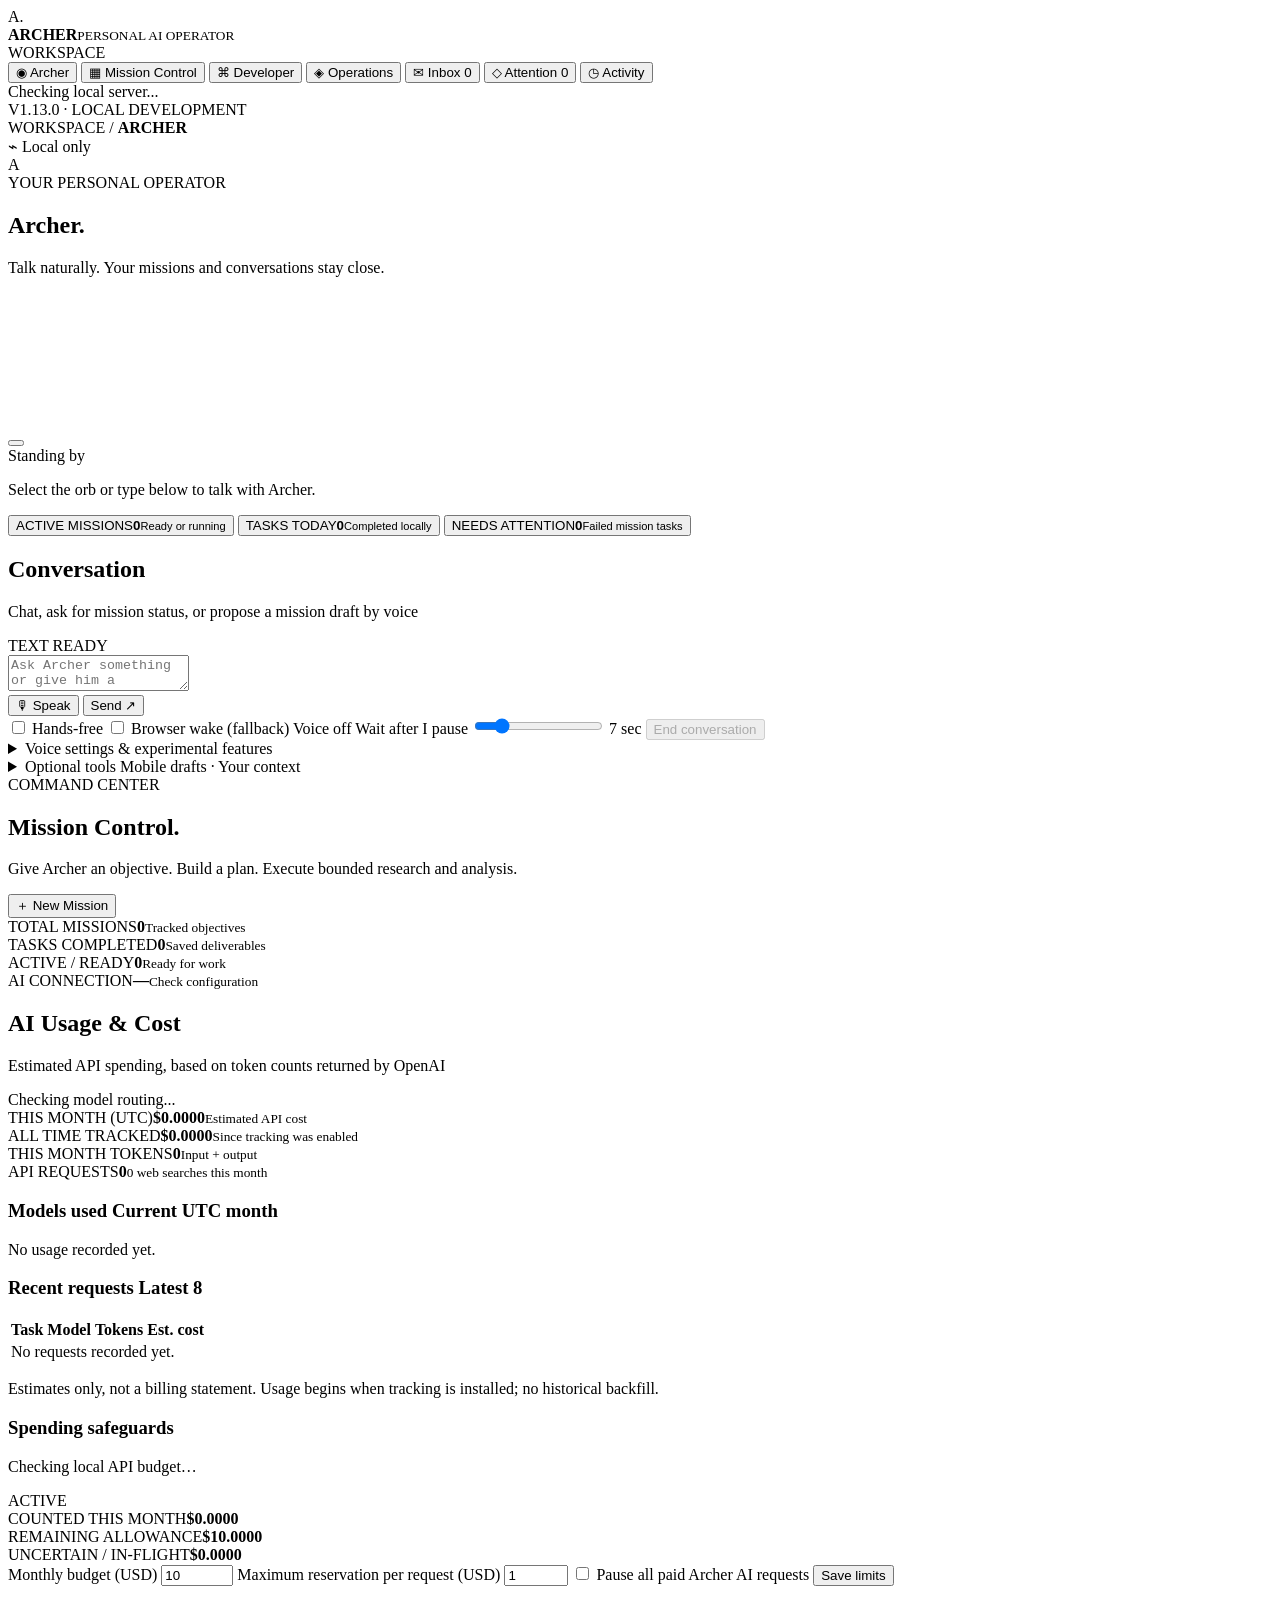
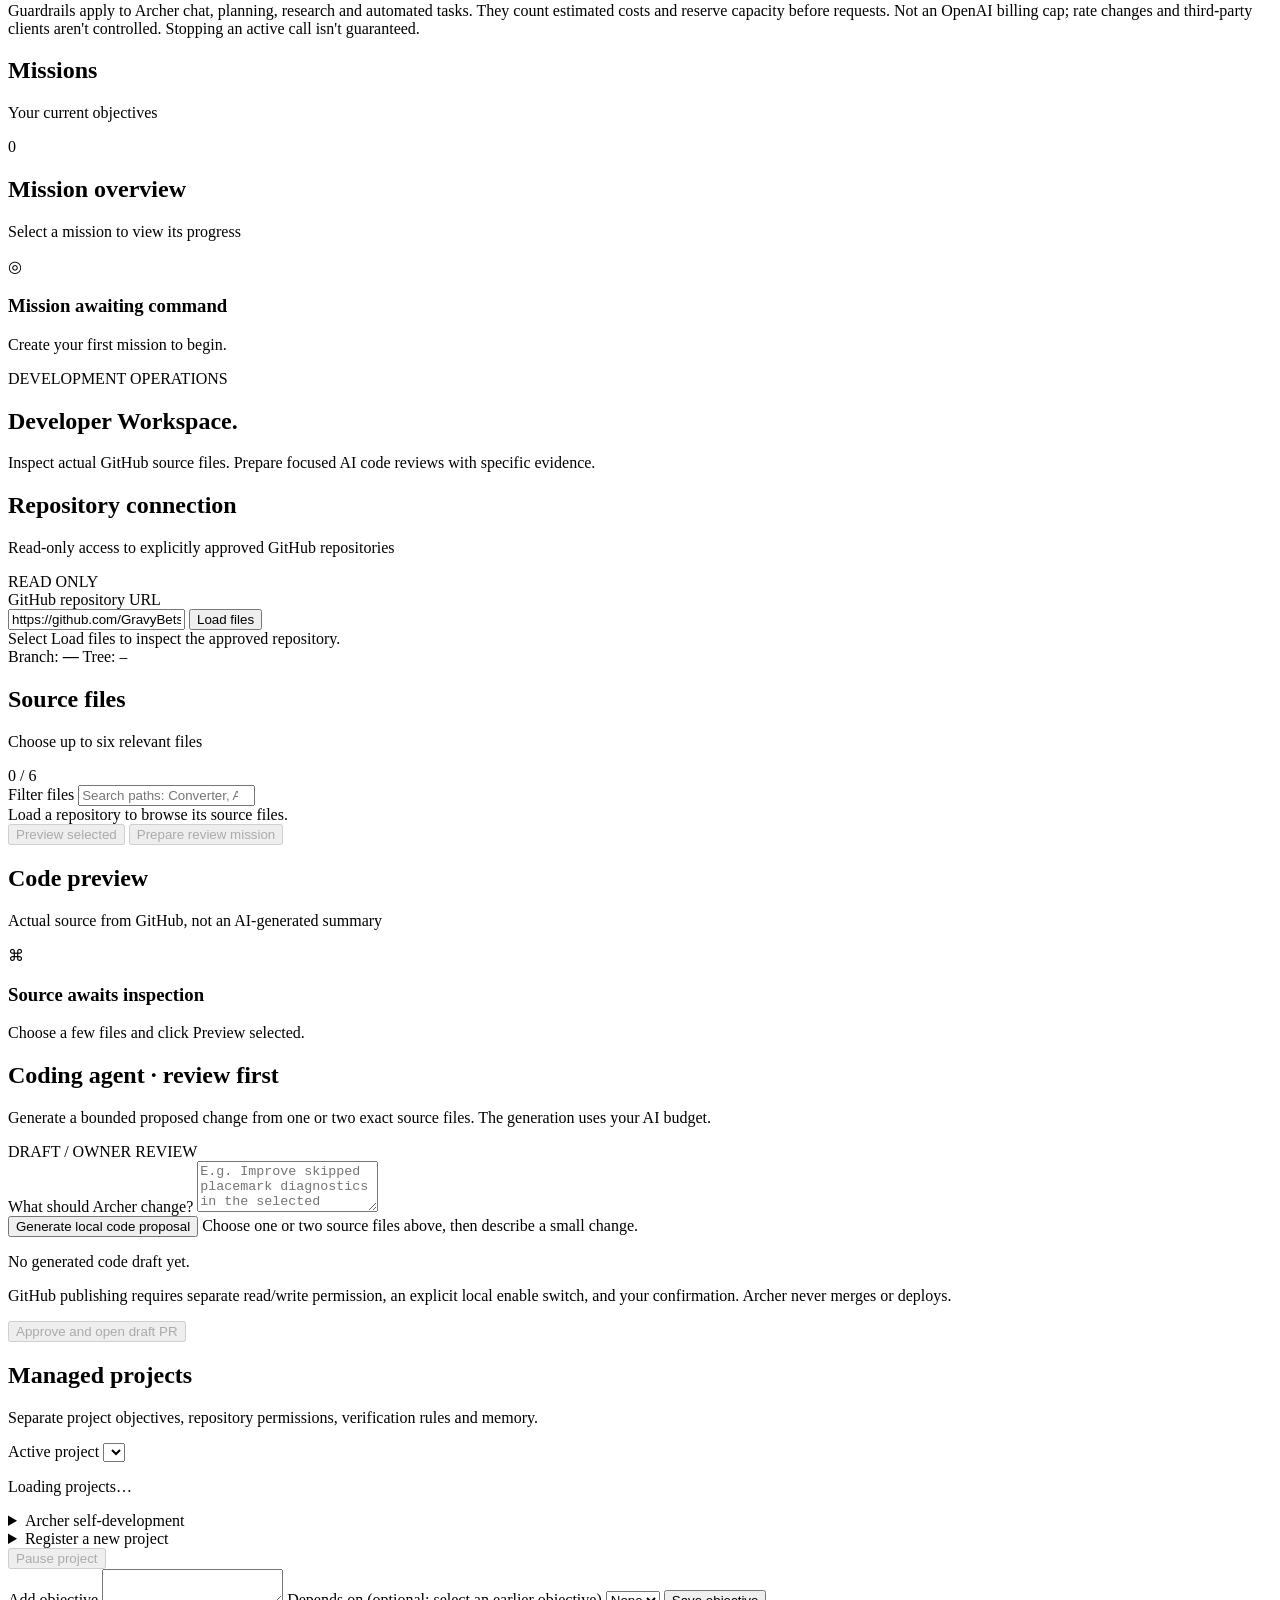
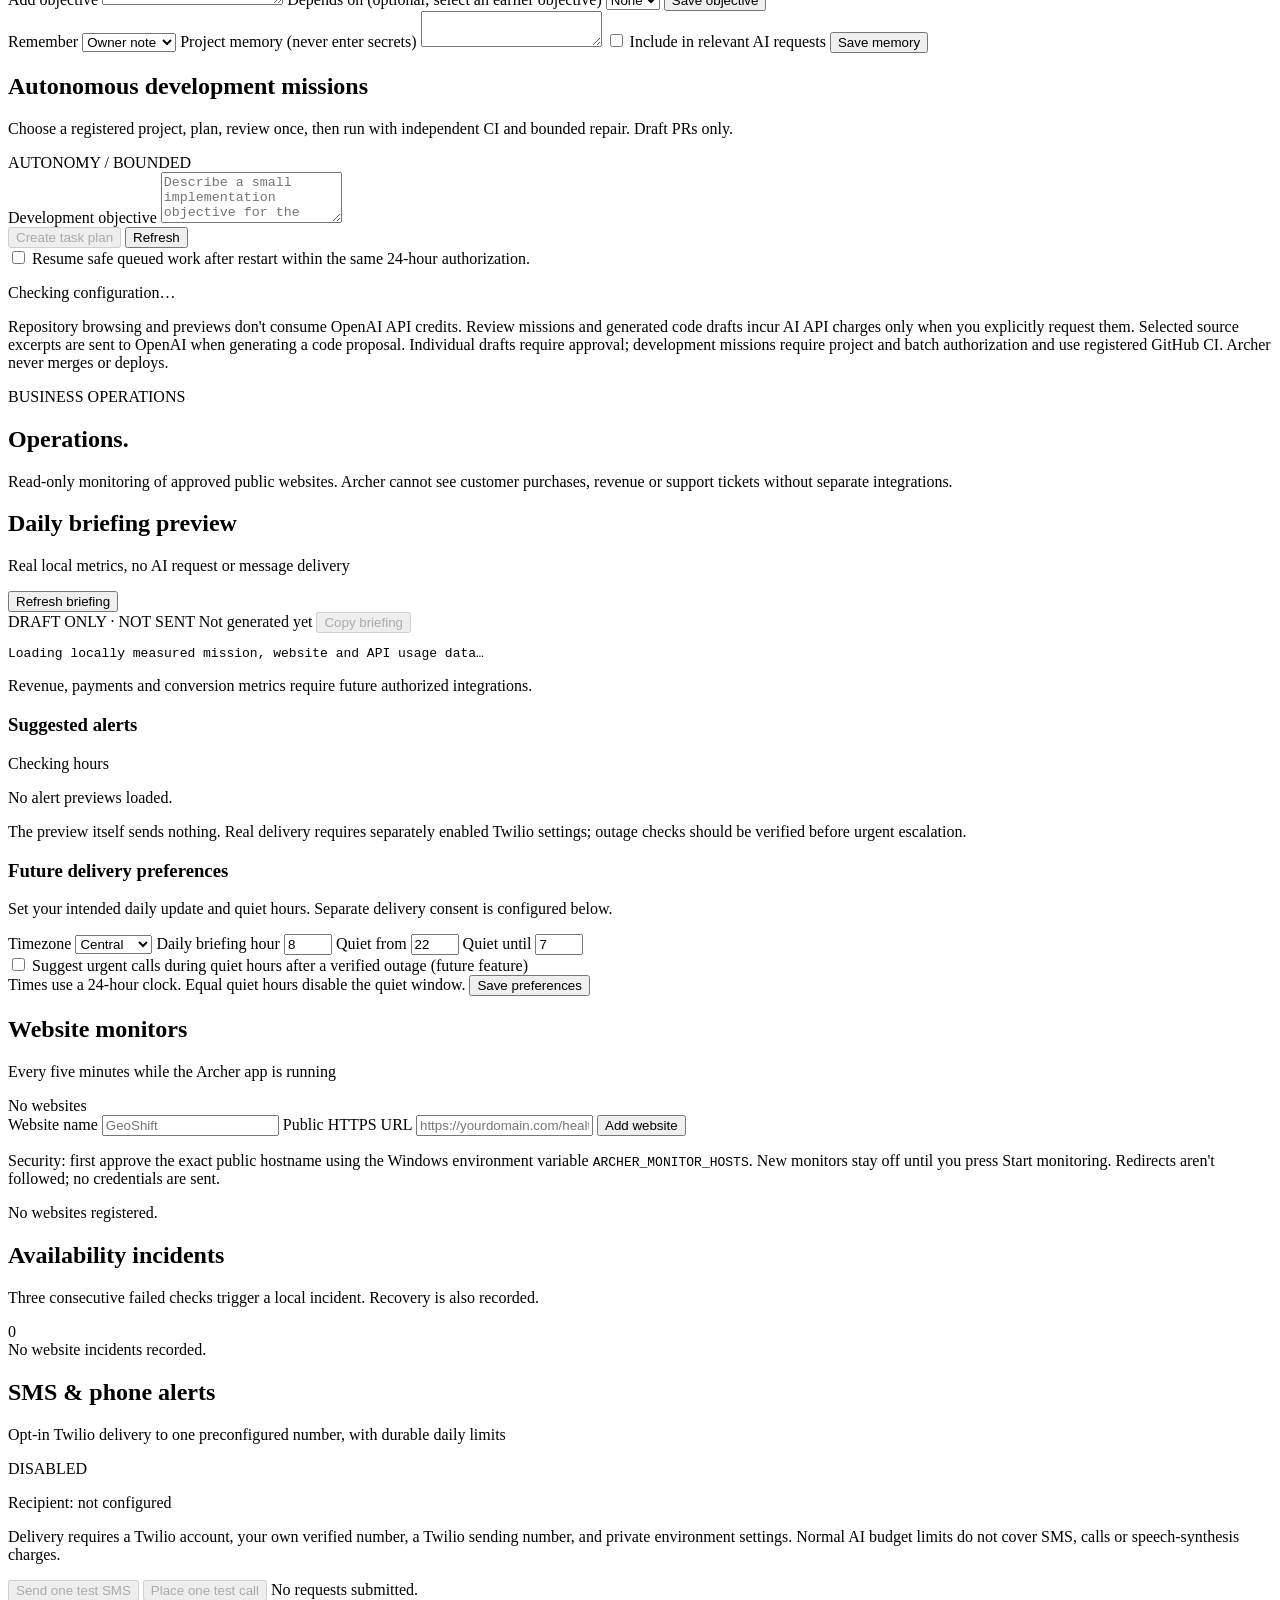
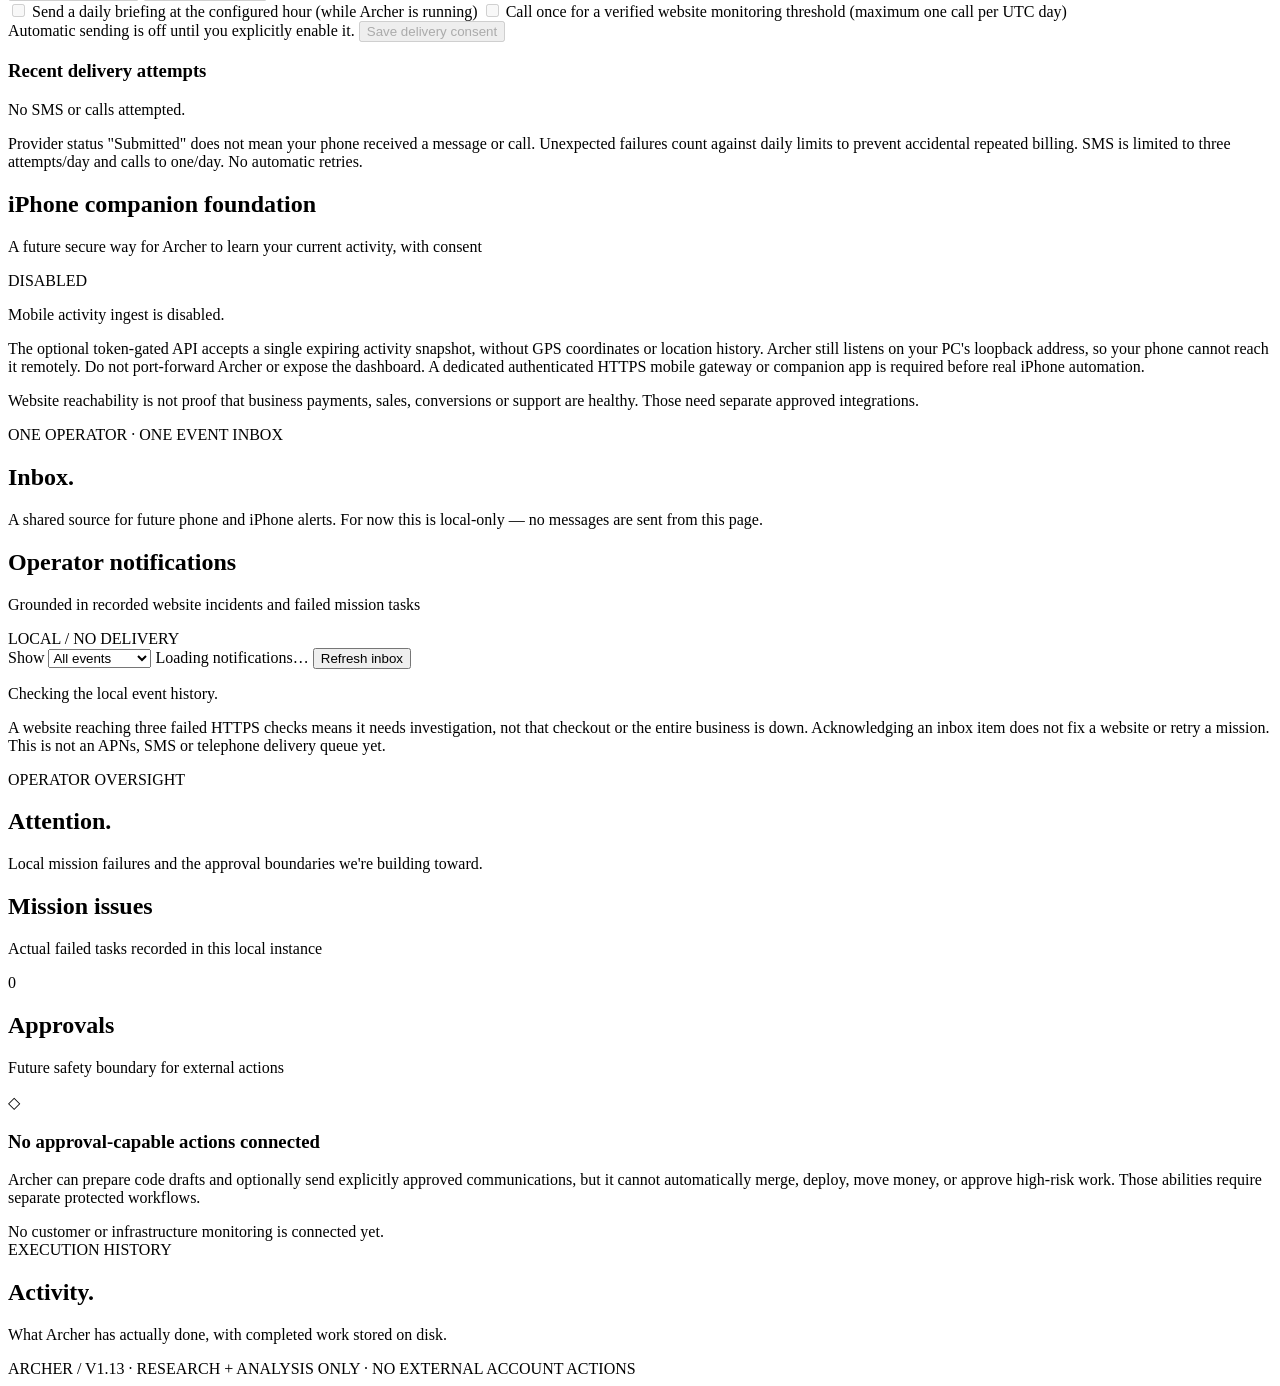
==== commit 199026cb: "Add owner-visible protected self-development status and handoff panel" ====
--- a/Archer.MissionControl/wwwroot/index.html
+++ b/Archer.MissionControl/wwwroot/index.html
@@ -348,6 +348,11 @@
             <div class="coding-agent-content">
               <label>Active project <select id="managedProjectSelect"></select></label>
               <p id="managedProjectStatus" role="status">Loading projects…</p>
+              <details class="coding-file-diff"><summary>Archer self-development</summary>
+                <div id="selfDevelopmentAudit" role="status">Loading self-development readiness…</div>
+                <button id="registerSelfProjectButton" type="button" class="button secondary">Register protected Archer project</button>
+                <div id="selfDevelopmentCandidate" role="status"></div>
+              </details>
               <details class="coding-file-diff"><summary>Register a new project</summary>
                 <form id="projectRegistryForm">
                   <label>Project name <input id="projectName" required maxlength="80" placeholder="My business"/></label>
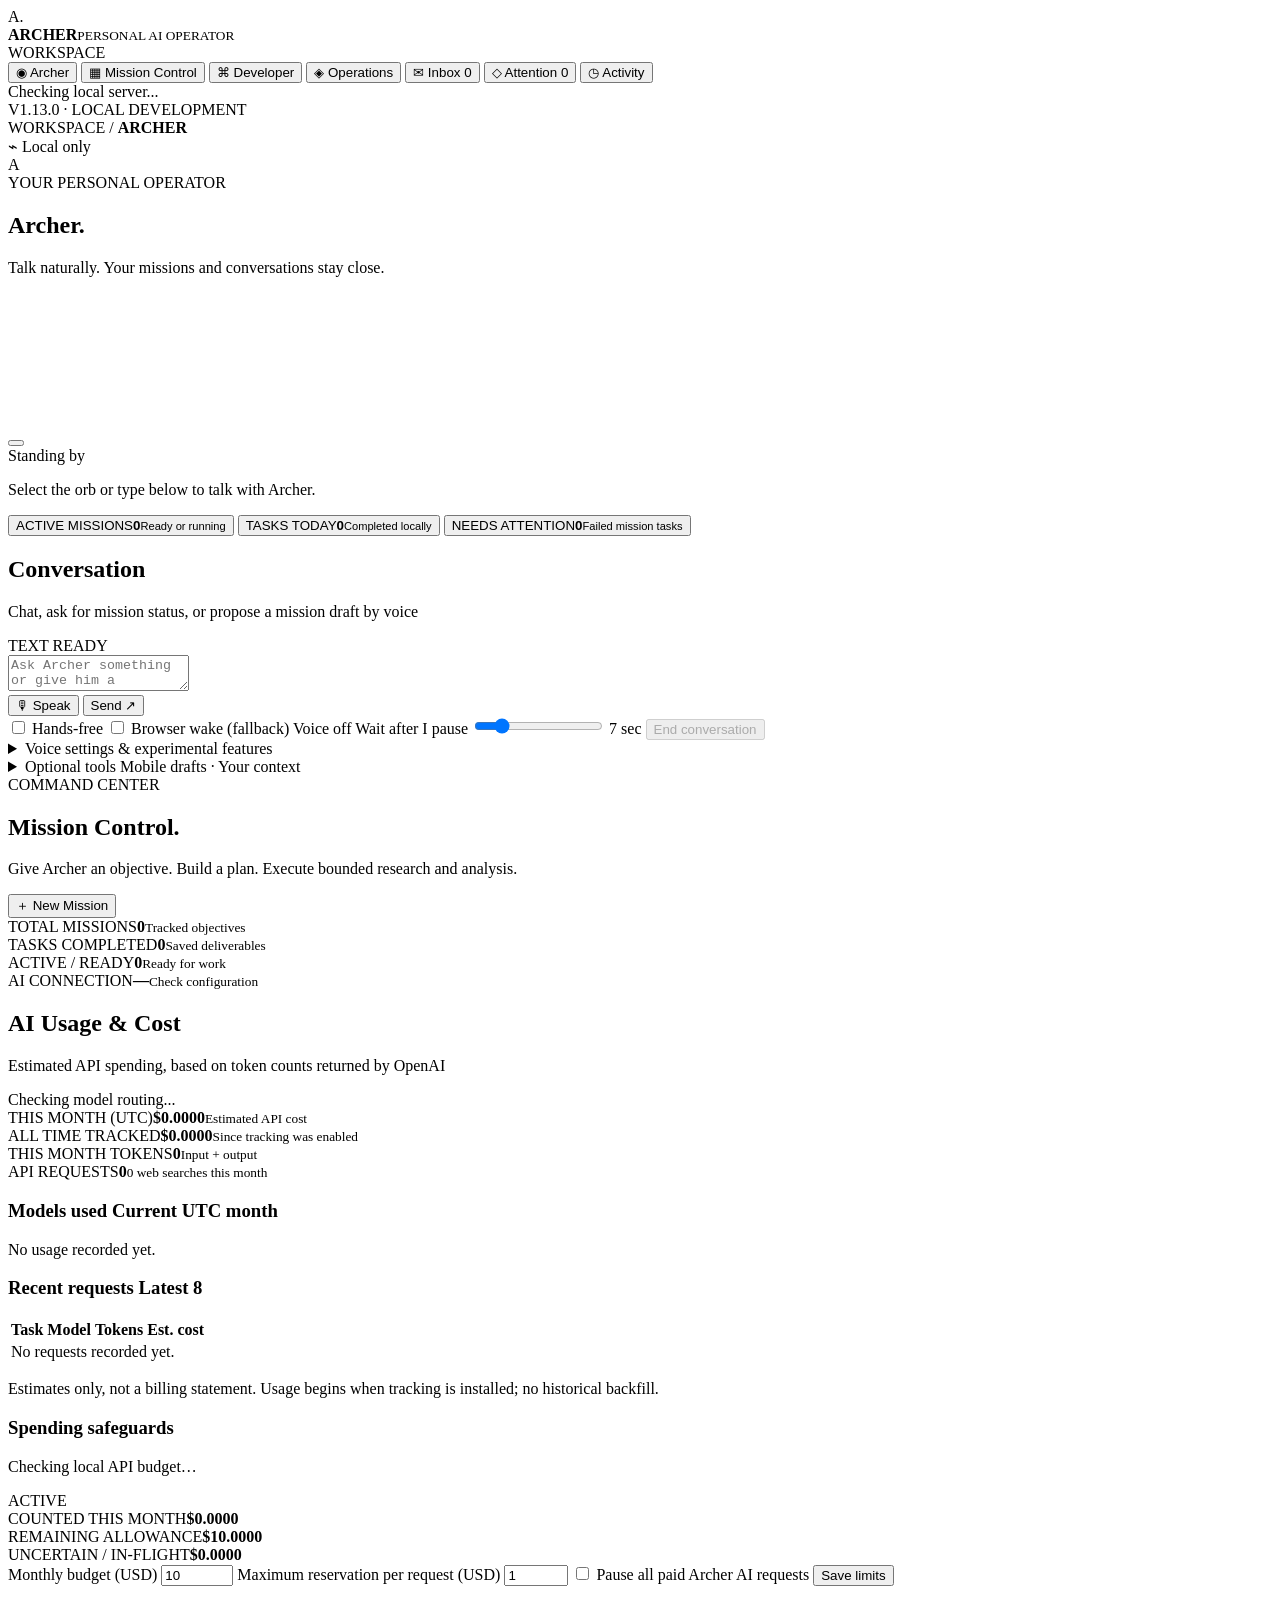
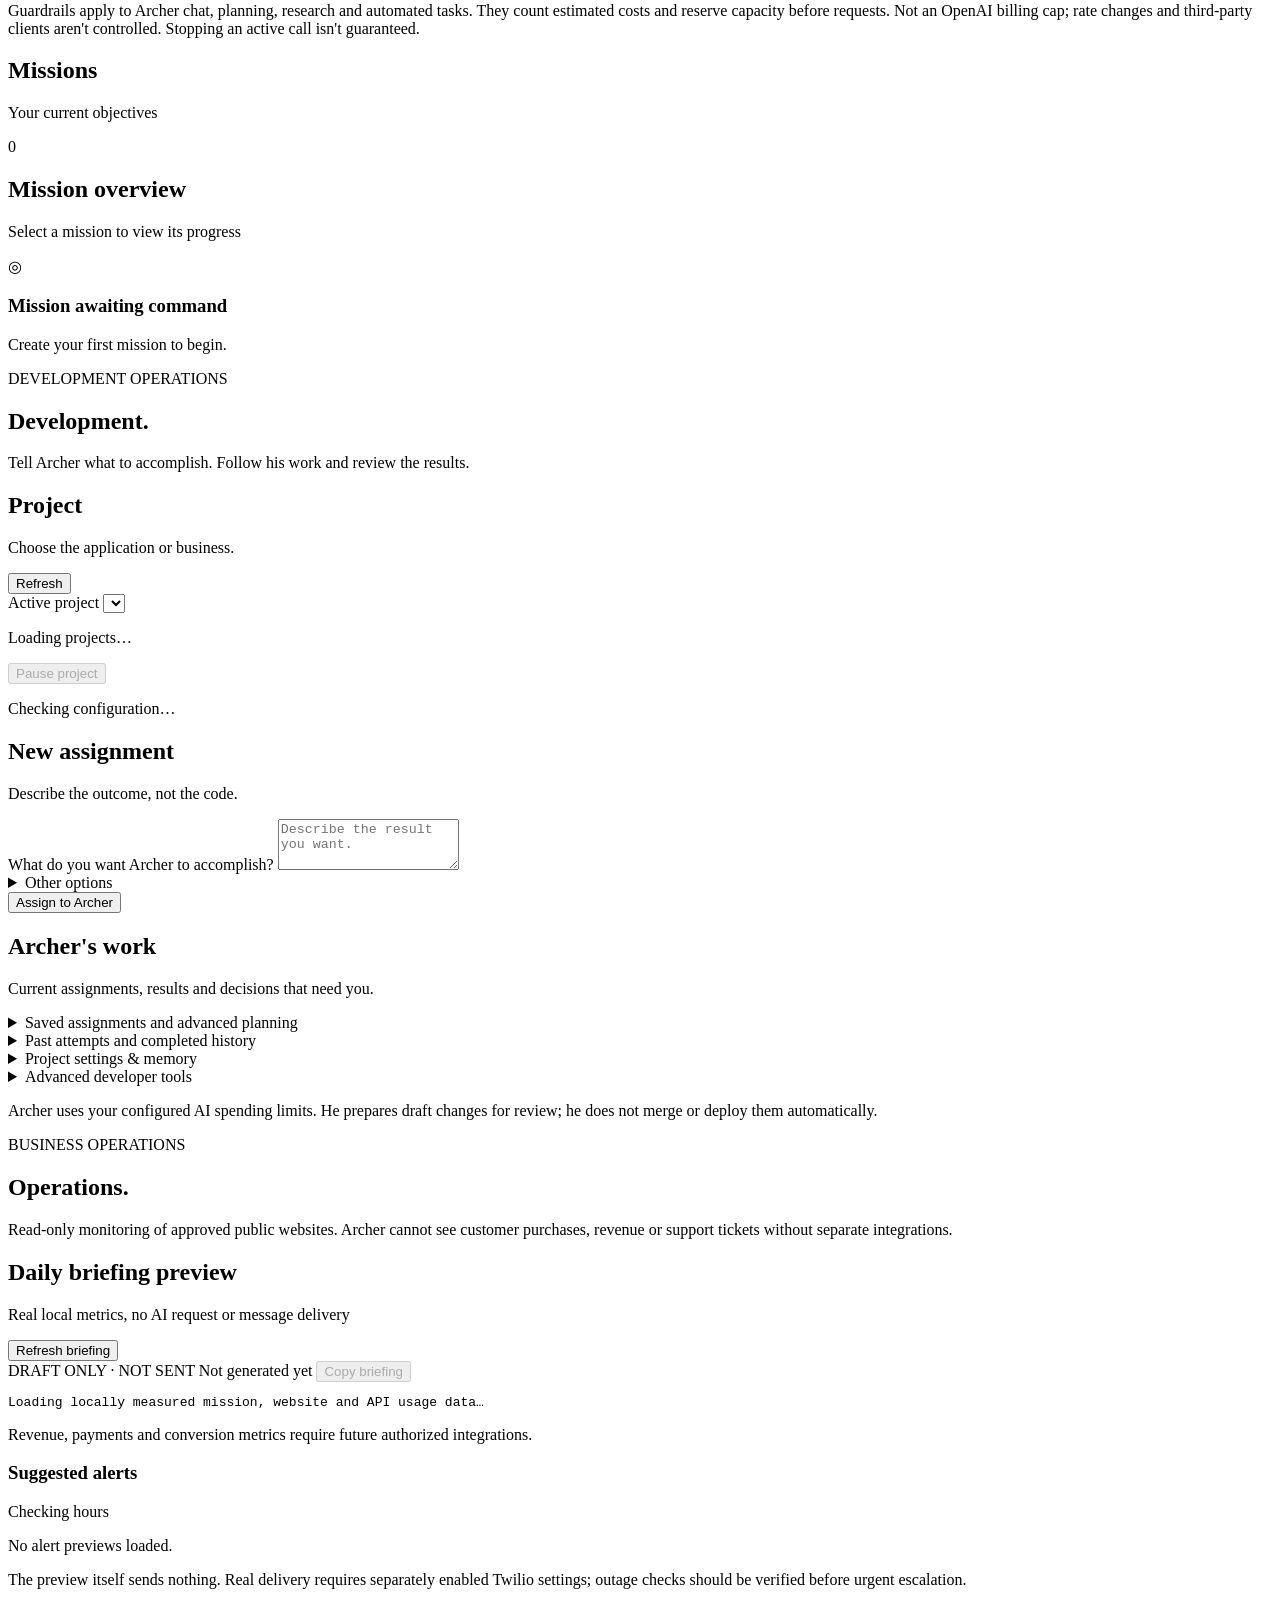
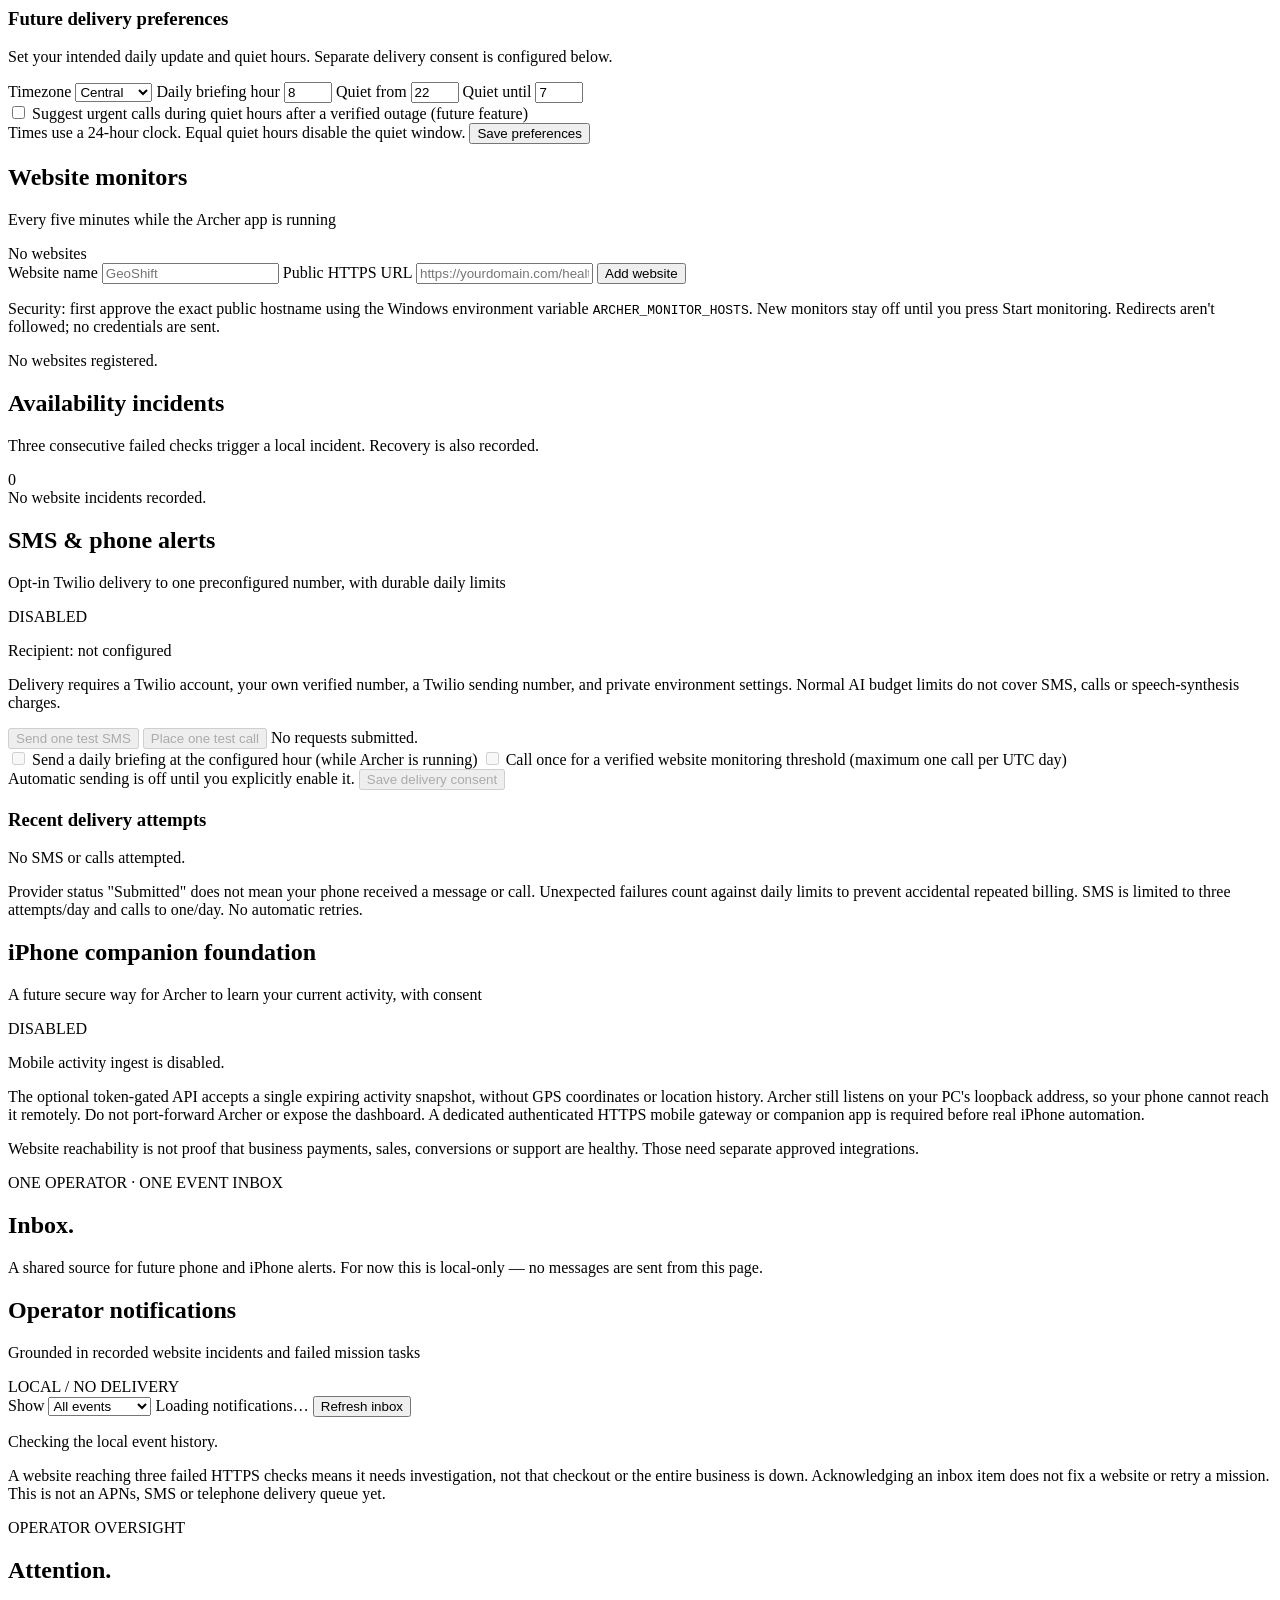
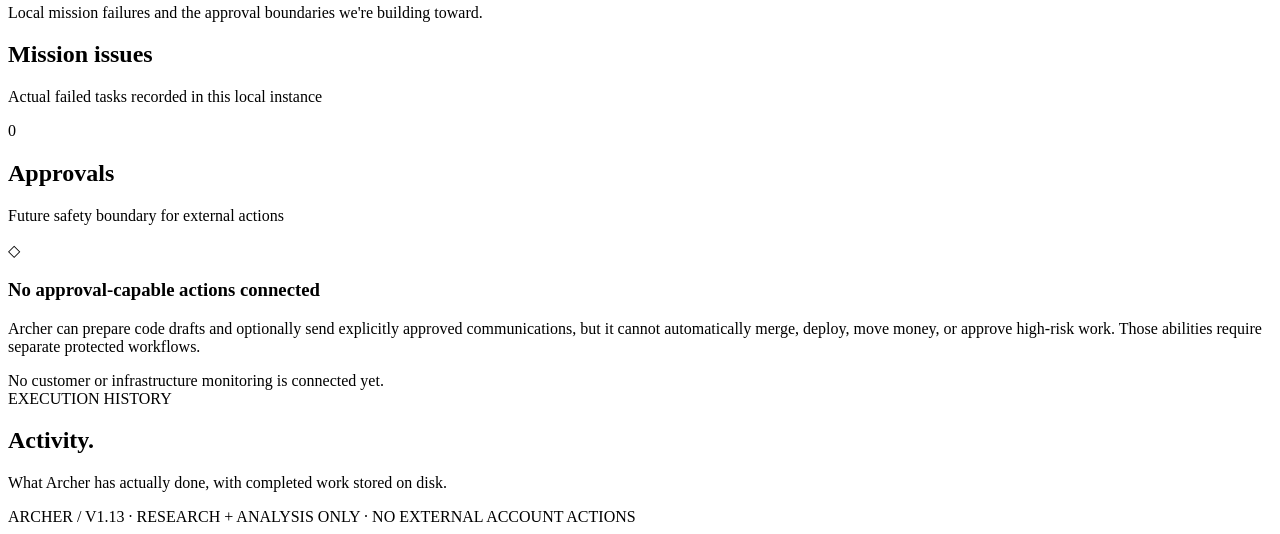
==== commit a6d0b19f: "Put assignments, progress and decisions first; move engineering tools into optional details" ====
--- a/Archer.MissionControl/wwwroot/index.html
+++ b/Archer.MissionControl/wwwroot/index.html
@@ -262,96 +262,45 @@
           </div>
         </section>
         <section id="developerView" class="view hidden" aria-labelledby="developerHeading">
-          <div class="hero">
-            <div class="eyebrow">DEVELOPMENT OPERATIONS <span class="eyebrow-line"></span></div>
-            <h1 id="developerHeading">Developer Workspace<span class="accent">.</span></h1>
-            <p>Inspect actual GitHub source files. Prepare focused AI code reviews with specific evidence.</p>
-          </div>
-          <section class="panel developer-repository">
-            <div class="developer-repo-header">
-              <div><h2>Repository connection</h2><p>Read-only access to explicitly approved GitHub repositories</p></div>
-              <span class="developer-readonly">READ ONLY</span>
-            </div>
-            <div class="developer-repo-controls">
-              <label for="developerRepository">GitHub repository URL</label>
-              <div class="developer-repo-row">
-                <input id="developerRepository" type="url" maxlength="250" spellcheck="false"
-                  value="https://github.com/GravyBets/GeoShift" placeholder="https://github.com/owner/repo" />
-                <button id="developerLoad" type="button" class="button primary">Load files</button>
-              </div>
-            </div>
-            <div class="developer-repo-status" role="status" aria-live="polite" id="developerStatus">
-              Select Load files to inspect the approved repository.
-            </div>
-            <div class="developer-repo-metadata">
-              <span>Branch: <strong id="developerBranch">—</strong></span>
-              <span>Tree: <code id="developerTree">—</code></span>
-            </div>
-          </section>
-          <div class="developer-workspace">
-            <section class="panel developer-files-panel">
-              <div class="panel-header">
-                <div><h2>Source files</h2><p>Choose up to six relevant files</p></div>
-                <span id="developerSelectedCount" class="count">0 / 6</span>
-              </div>
-              <div class="developer-filter">
-                <label for="developerFilter">Filter files</label>
-                <input id="developerFilter" type="search" placeholder="Search paths: Converter, Analyze, Tests…" />
-              </div>
-              <div id="developerFiles" class="developer-file-list" aria-label="Reviewable files">
-                <div class="developer-empty">Load a repository to browse its source files.</div>
-              </div>
-              <div class="developer-file-actions">
-                <button type="button" id="developerPreviewButton" class="button secondary" disabled>Preview selected</button>
-                <button type="button" id="developerReviewButton" class="button primary" disabled>Prepare review mission</button>
-              </div>
-            </section>
-            <section class="panel developer-source-panel">
-              <div class="panel-header">
-                <div><h2>Code preview</h2><p id="developerPreviewMeta">Actual source from GitHub, not an AI-generated summary</p></div>
-              </div>
-              <div id="developerPreview" class="developer-source-list">
-                <div class="developer-empty">
-                  <div class="big-icon">⌘</div>
-                  <h3>Source awaits inspection</h3>
-                  <p>Choose a few files and click Preview selected.</p>
-                </div>
-              </div>
-            </section>
-          </div>
-          <section class="panel code-agent-panel" aria-labelledby="codingHeading">
-            <div class="panel-header"><div>
-              <h2 id="codingHeading">Coding agent · review first</h2>
-              <p>Generate a bounded proposed change from one or two exact source files. The generation uses your AI budget.</p>
-            </div><span class="developer-readonly">DRAFT / OWNER REVIEW</span></div>
+          <div class="hero"><div class="eyebrow">DEVELOPMENT OPERATIONS <span class="eyebrow-line"></span></div>
+            <h1 id="developerHeading">Development<span class="accent">.</span></h1>
+            <p>Tell Archer what to accomplish. Follow his work and review the results.</p></div>
+          <section class="panel dev-project-panel" aria-labelledby="projectRegistryHeading">
+            <div class="panel-header"><div><h2 id="projectRegistryHeading">Project</h2><p>Choose the application or business.</p></div><button id="developmentRefreshButton" class="button secondary" type="button">Refresh</button></div>
             <div class="coding-agent-content">
-              <label for="codingInstruction">What should Archer change?
-                <textarea id="codingInstruction" rows="3" maxlength="1200"
-                  placeholder="E.g. Improve skipped placemark diagnostics in the selected converter, and add a focused regression test."></textarea>
+              <div class="dev-project-row"><label>Active project <select id="managedProjectSelect"></select></label><p id="managedProjectStatus" role="status">Loading projects…</p><button id="pauseProjectButton" type="button" class="button secondary" disabled>Pause project</button></div>
+              <div id="developmentOverview" class="dev-metrics" aria-live="polite"></div>
+              <p id="developmentBatchStatus" role="status" class="dev-help">Checking configuration…</p>
+            </div>
+          </section>
+          <section class="panel dev-assignment-panel"><div class="panel-header"><div><h2>New assignment</h2><p>Describe the outcome, not the code.</p></div></div><div class="coding-agent-content">
+              <form id="projectObjectiveForm">
+                <label>What do you want Archer to accomplish? <textarea id="projectObjectiveText" required minlength="15" maxlength="1000" rows="3" placeholder="Describe the result you want."></textarea></label>
+                <details class="dev-disclosure"><summary>Other options</summary><label>Complete this objective first <select id="projectDependency"><option value="">None</option></select></label><label class="dev-check"><input id="developmentResumeAfterRestart" type="checkbox"/> Continue authorized work after restart</label><label class="dev-check"><input id="developmentContinuous" type="checkbox"/> Allow up to four planning cycles on the same objective</label><button class="button secondary" id="saveObjectiveOnly" type="button">Save for later</button></details>
+                <button class="button primary" id="assignObjectiveButton" type="submit">Assign to Archer</button><p id="objectiveSubmitStatus" role="status" class="dev-help"></p>
+              </form>
+
+          </div></section>
+          <section class="panel dev-work-panel" aria-labelledby="developmentBatchHeading">
+            <div class="panel-header"><div><h2 id="developmentBatchHeading">Archer's work</h2><p>Current assignments, results and decisions that need you.</p></div></div>
+            <div class="coding-agent-content"><div id="developmentBatchList" class="dev-work-list"></div><details class="dev-disclosure"><summary>Saved assignments and advanced planning</summary><div id="projectObjectives"></div>              <label for="developmentObjective">Development objective
+                <textarea id="developmentObjective" rows="3" maxlength="1000" placeholder="Describe a small implementation objective for the selected project."></textarea>
               </label>
               <div class="coding-actions">
-                <button id="codingGenerateButton" class="button primary" type="button">Generate local code proposal</button>
-                <span id="codingStatus" role="status">Choose one or two source files above, then describe a small change.</span>
-              </div>
-              <div id="codingProposalPreview" class="coding-proposal-preview">
-                <p class="developer-empty">No generated code draft yet.</p>
-              </div>
-              <div class="coding-publish-controls">
-                <p id="codingPublishStatus">GitHub publishing requires separate read/write permission, an explicit local enable switch, and your confirmation. Archer never merges or deploys.</p>
-                <button id="codingPublishButton" class="button secondary" type="button" disabled>Approve and open draft PR</button>
-              </div>
-            </div>
-          </section>
-          <section class="panel code-agent-panel" aria-labelledby="projectRegistryHeading">
-            <div class="panel-header"><div><h2 id="projectRegistryHeading">Managed projects</h2>
-              <p>Separate project objectives, repository permissions, verification rules and memory.</p></div></div>
-            <div class="coding-agent-content">
-              <label>Active project <select id="managedProjectSelect"></select></label>
-              <p id="managedProjectStatus" role="status">Loading projects…</p>
-              <details class="coding-file-diff"><summary>Archer self-development</summary>
+                <button id="developmentPlanButton" class="button primary" type="button" disabled>Create task plan</button>
+                
+              </div>
+              
+</details>
+              <details class="dev-disclosure"><summary>Past attempts and completed history</summary><div id="developmentHistory"></div></details>
+            </div>
+          </section>
+          <details class="panel dev-disclosure dev-settings" id="developmentSettings"><summary>Project settings &amp; memory</summary><div class="coding-agent-content">
+              <p id="developmentTechnicalStatus" class="dev-help"></p>
+              <details class="coding-file-diff"><summary>Archer permissions</summary>
                 <div id="selfDevelopmentAudit" role="status">Loading self-development readiness…</div>
                 <button id="registerSelfProjectButton" type="button" class="button secondary">Register protected Archer project</button>
-                <div id="selfDevelopmentCandidate" role="status"></div>
+                
               </details>
               <details class="coding-file-diff"><summary>Register a new project</summary>
                 <form id="projectRegistryForm">
@@ -371,43 +320,96 @@
                   <button id="registerProjectButton" type="submit" class="button primary">Register project</button>
                 </form>
               </details>
-              <button id="pauseProjectButton" type="button" class="button secondary" disabled>Pause project</button>
-              <div id="projectObjectives"></div>
-              <form id="projectObjectiveForm">
-                <label>Add objective <textarea id="projectObjectiveText" required minlength="15" maxlength="1000" rows="2"></textarea></label>
-                <label>Depends on (optional; select an earlier objective) <select id="projectDependency"><option value="">None</option></select></label>
-                <button class="button secondary" type="submit">Save objective</button>
-              </form>
+
+              <div id="selfDevelopmentCandidate" role="status" hidden></div>
               <div id="projectMemories"></div>
               <form id="projectMemoryForm">
                 <label>Remember <select id="projectMemoryKind"><option>Owner note</option><option>Decision</option><option>Preference</option><option>Architecture</option><option>Lesson</option></select></label>
                 <label>Project memory (never enter secrets) <textarea id="projectMemoryText" required maxlength="1200" rows="2"></textarea></label>
-                <label><input id="projectMemoryShare" type="checkbox"/> Include in relevant AI requests</label>
+                <label class="dev-check"><input id="projectMemoryShare" type="checkbox"/> Include in relevant AI requests</label>
                 <button class="button secondary" type="submit">Save memory</button>
               </form>
-            </div>
-          </section>
-          <section class="panel code-agent-panel" aria-labelledby="developmentBatchHeading">
+
+          </div></details>
+          <details class="panel dev-disclosure dev-settings"><summary>Advanced developer tools</summary><div class="coding-agent-content">
+          <section class="panel developer-repository">
+            <div class="developer-repo-header">
+              <div><h2>Repository connection</h2><p>Read-only access to explicitly approved GitHub repositories</p></div>
+              <span class="developer-readonly">READ ONLY</span>
+            </div>
+            <div class="developer-repo-controls">
+              <label for="developerRepository">GitHub repository URL</label>
+              <div class="developer-repo-row">
+                <input id="developerRepository" type="url" maxlength="250" spellcheck="false"
+                  value="https://github.com/GravyBets/GeoShift" placeholder="https://github.com/owner/repo" />
+                <button id="developerLoad" type="button" class="button primary">Load files</button>
+              </div>
+            </div>
+            <div class="developer-repo-status" role="status" aria-live="polite" id="developerStatus">
+              Select Load files to inspect the approved repository.
+            </div>
+            <div class="developer-repo-metadata">
+              <span>Branch: <strong id="developerBranch">—</strong></span>
+              <span>Tree: <code id="developerTree">—</code></span>
+            </div>
+          </section>
+          <div class="developer-workspace">
+            <section class="panel developer-files-panel">
+              <div class="panel-header">
+                <div><h2>Source files</h2><p>Choose up to six relevant files</p></div>
+                <span id="developerSelectedCount" class="count">0 / 6</span>
+              </div>
+              <div class="developer-filter">
+                <label for="developerFilter">Filter files</label>
+                <input id="developerFilter" type="search" placeholder="Search paths: Converter, Analyze, Tests…" />
+              </div>
+              <div id="developerFiles" class="developer-file-list" aria-label="Reviewable files">
+                <div class="developer-empty">Load a repository to browse its source files.</div>
+              </div>
+              <div class="developer-file-actions">
+                <button type="button" id="developerPreviewButton" class="button secondary" disabled>Preview selected</button>
+                <button type="button" id="developerReviewButton" class="button primary" disabled>Prepare review mission</button>
+              </div>
+            </section>
+            <section class="panel developer-source-panel">
+              <div class="panel-header">
+                <div><h2>Code preview</h2><p id="developerPreviewMeta">Actual source from GitHub, not an AI-generated summary</p></div>
+              </div>
+              <div id="developerPreview" class="developer-source-list">
+                <div class="developer-empty">
+                  <div class="big-icon">⌘</div>
+                  <h3>Source awaits inspection</h3>
+                  <p>Choose a few files and click Preview selected.</p>
+                </div>
+              </div>
+            </section>
+          </div>
+          <section class="panel code-agent-panel" aria-labelledby="codingHeading">
             <div class="panel-header"><div>
-              <h2 id="developmentBatchHeading">Autonomous development missions</h2>
-              <p>Choose a registered project, plan, review once, then run with independent CI and bounded repair. Draft PRs only.</p>
-            </div><span class="developer-readonly">AUTONOMY / BOUNDED</span></div>
+              <h2 id="codingHeading">Coding agent · review first</h2>
+              <p>Generate a bounded proposed change from one or two exact source files. The generation uses your AI budget.</p>
+            </div><span class="developer-readonly">DRAFT / OWNER REVIEW</span></div>
             <div class="coding-agent-content">
-              <label for="developmentObjective">Development objective
-                <textarea id="developmentObjective" rows="3" maxlength="1000" placeholder="Describe a small implementation objective for the selected project."></textarea>
+              <label for="codingInstruction">What should Archer change?
+                <textarea id="codingInstruction" rows="3" maxlength="1200"
+                  placeholder="E.g. Improve skipped placemark diagnostics in the selected converter, and add a focused regression test."></textarea>
               </label>
               <div class="coding-actions">
-                <button id="developmentPlanButton" class="button primary" type="button" disabled>Create task plan</button>
-                <button id="developmentRefreshButton" class="button secondary" type="button">Refresh</button>
-              </div>
-              <label><input type="checkbox" id="developmentResumeAfterRestart"> Resume safe queued work after restart within the same 24-hour authorization.</label>
-              <p id="developmentBatchStatus" role="status">Checking configuration…</p>
-              <div id="developmentBatchList" class="coding-proposal-preview"></div>
-            </div>
-          </section>
-          <p class="developer-footnote">Repository browsing and previews don't consume OpenAI API credits.
-            Review missions and generated code drafts incur AI API charges only when you explicitly request them.
-            Selected source excerpts are sent to OpenAI when generating a code proposal. Individual drafts require approval; development missions require project and batch authorization and use registered GitHub CI. Archer never merges or deploys.</p>
+                <button id="codingGenerateButton" class="button primary" type="button">Generate local code proposal</button>
+                <span id="codingStatus" role="status">Choose one or two source files above, then describe a small change.</span>
+              </div>
+              <div id="codingProposalPreview" class="coding-proposal-preview">
+                <p class="developer-empty">No generated code draft yet.</p>
+              </div>
+              <div class="coding-publish-controls">
+                <p id="codingPublishStatus">GitHub publishing requires separate read/write permission, an explicit local enable switch, and your confirmation. Archer never merges or deploys.</p>
+                <button id="codingPublishButton" class="button secondary" type="button" disabled>Approve and open draft PR</button>
+              </div>
+            </div>
+          </section>
+
+          </div></details>
+          <p class="developer-footnote">Archer uses your configured AI spending limits. He prepares draft changes for review; he does not merge or deploy them automatically.</p>
         </section>
         <section id="operationsView" class="view hidden" aria-labelledby="operationsHeading">
           <div class="hero"><div class="eyebrow">BUSINESS OPERATIONS <span class="eyebrow-line"></span></div>
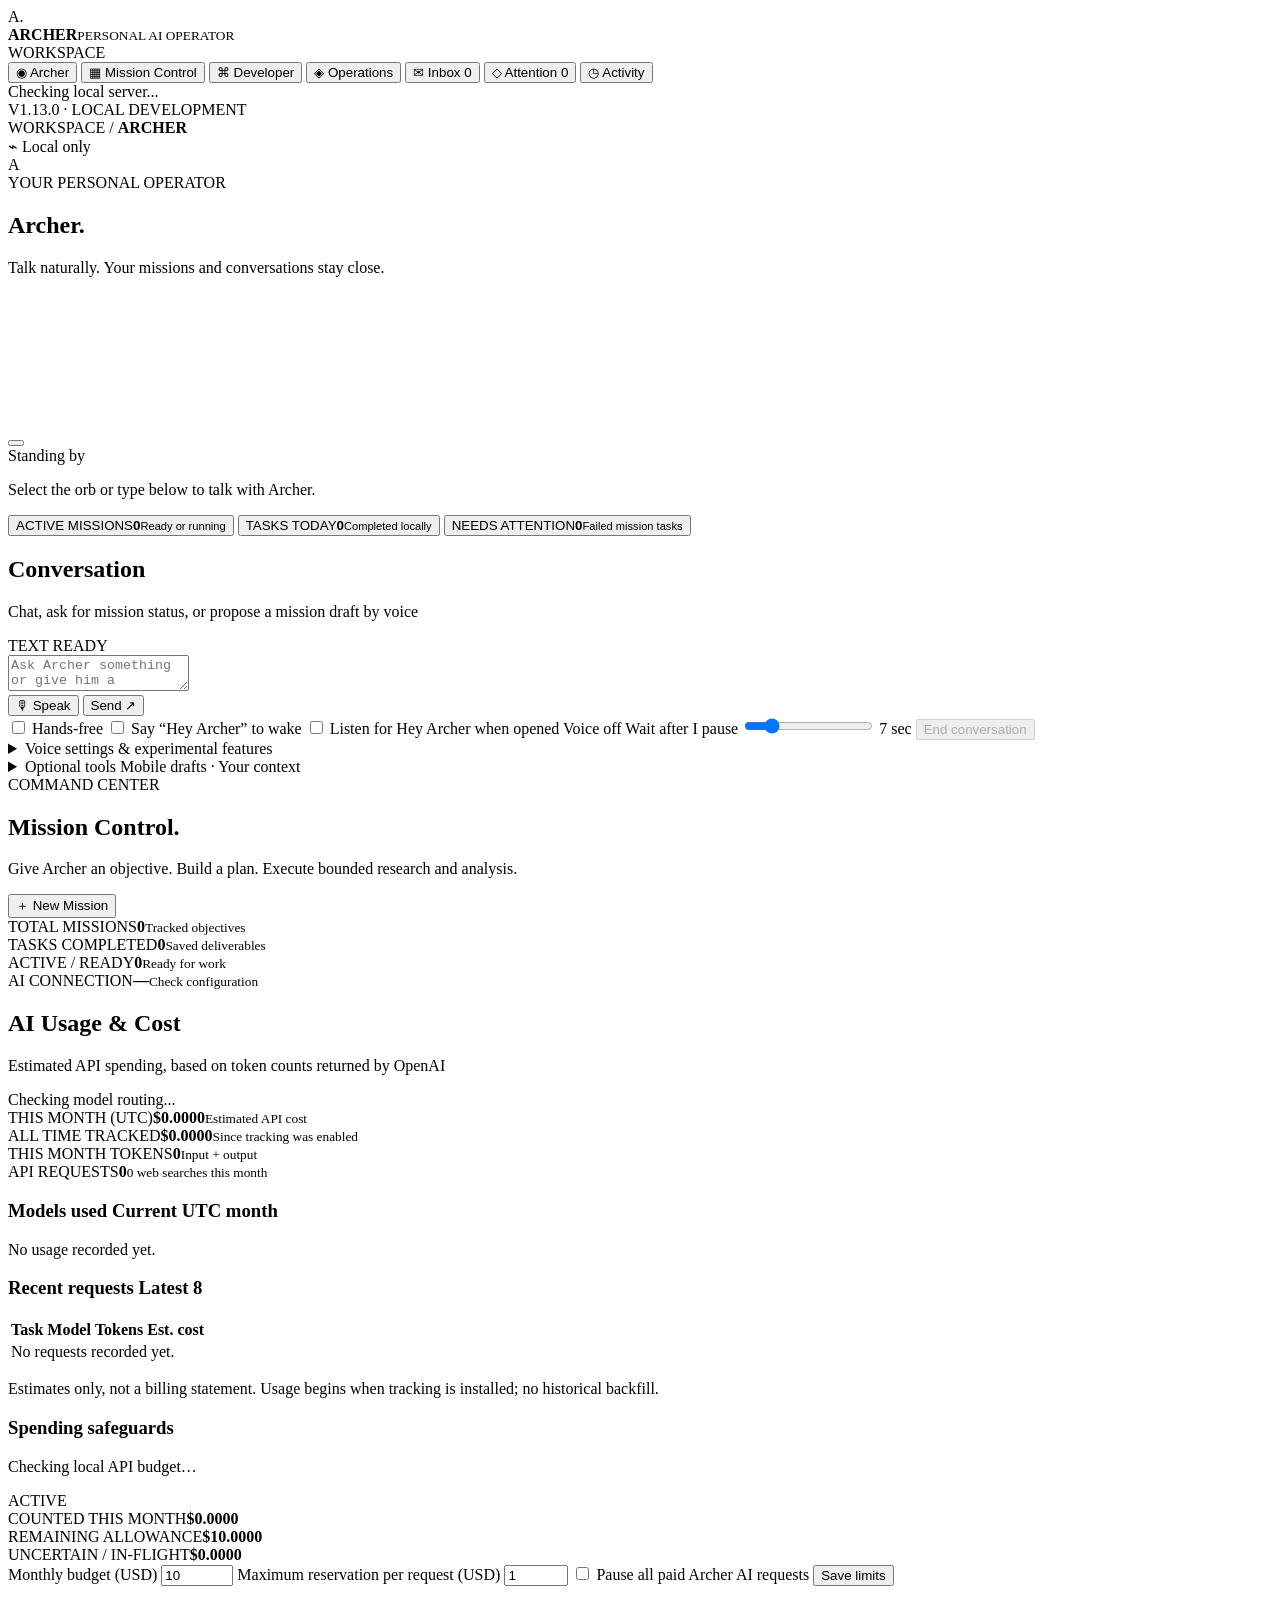
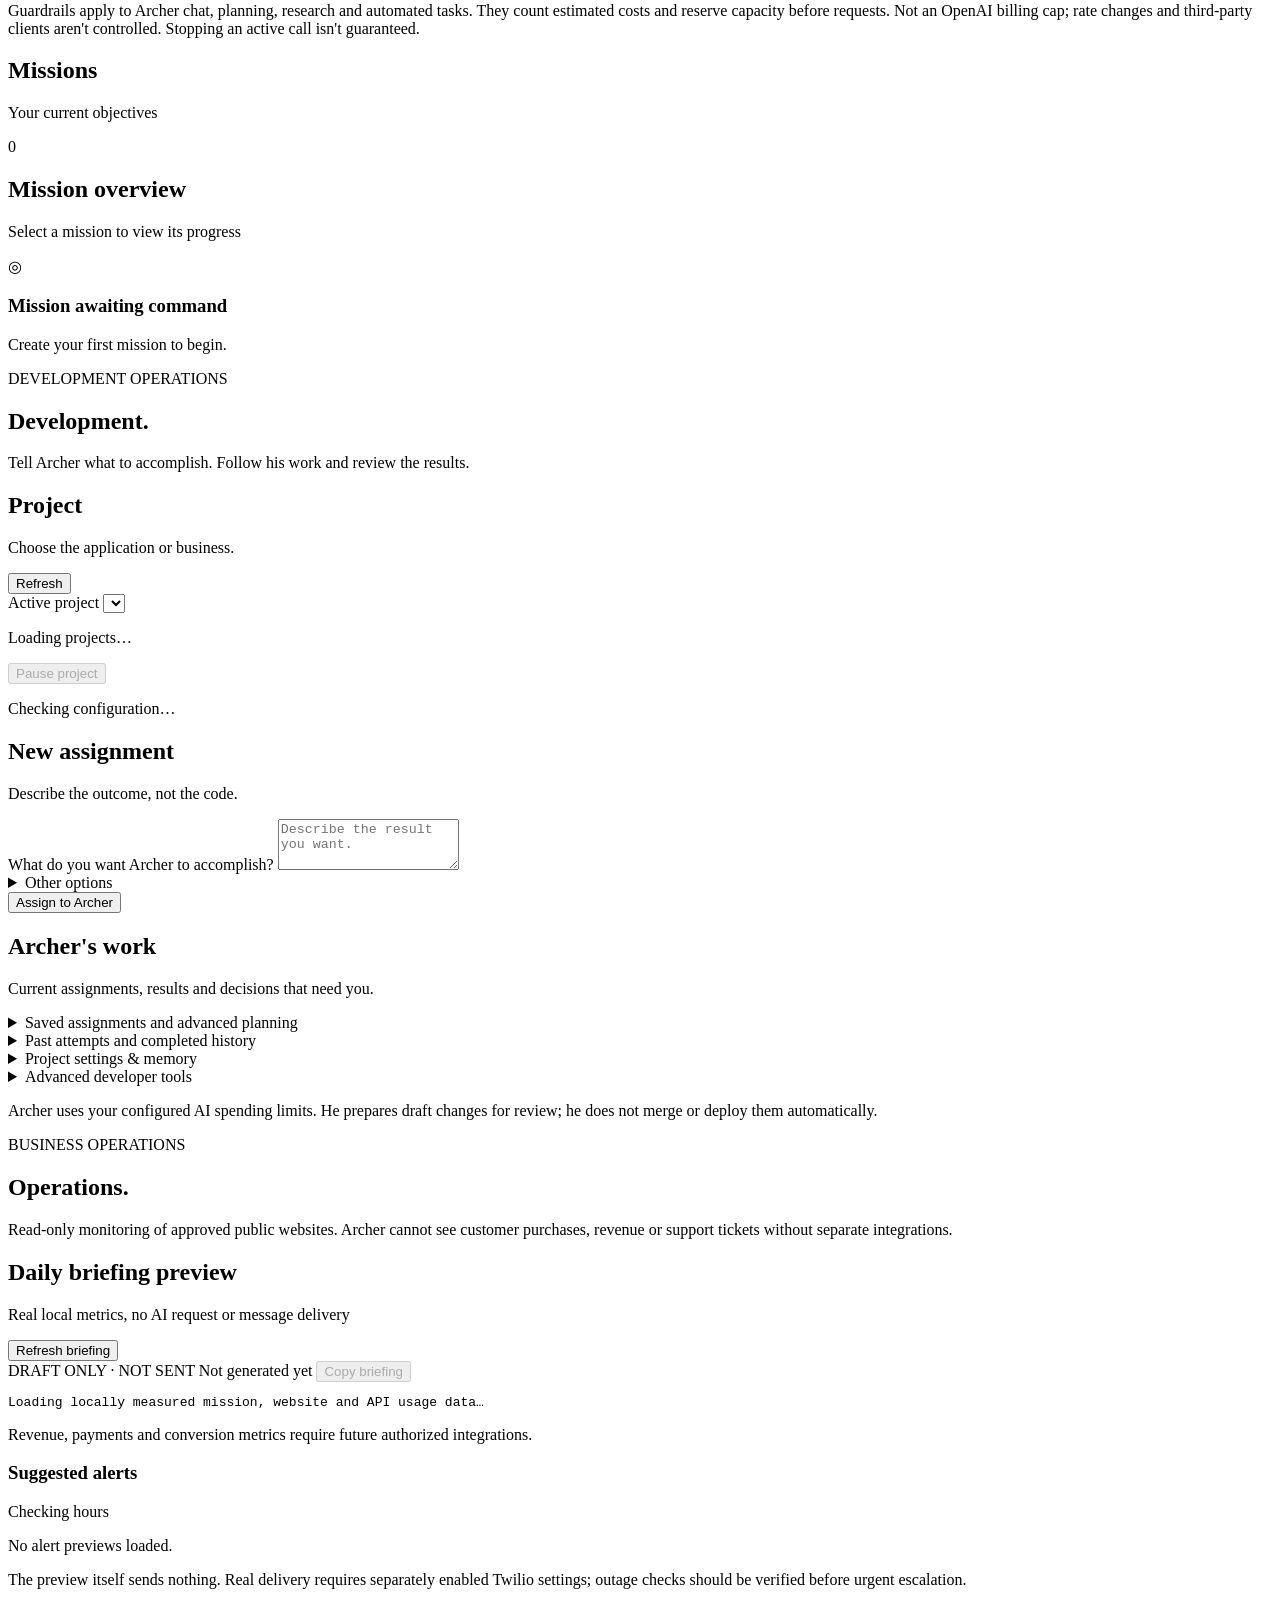
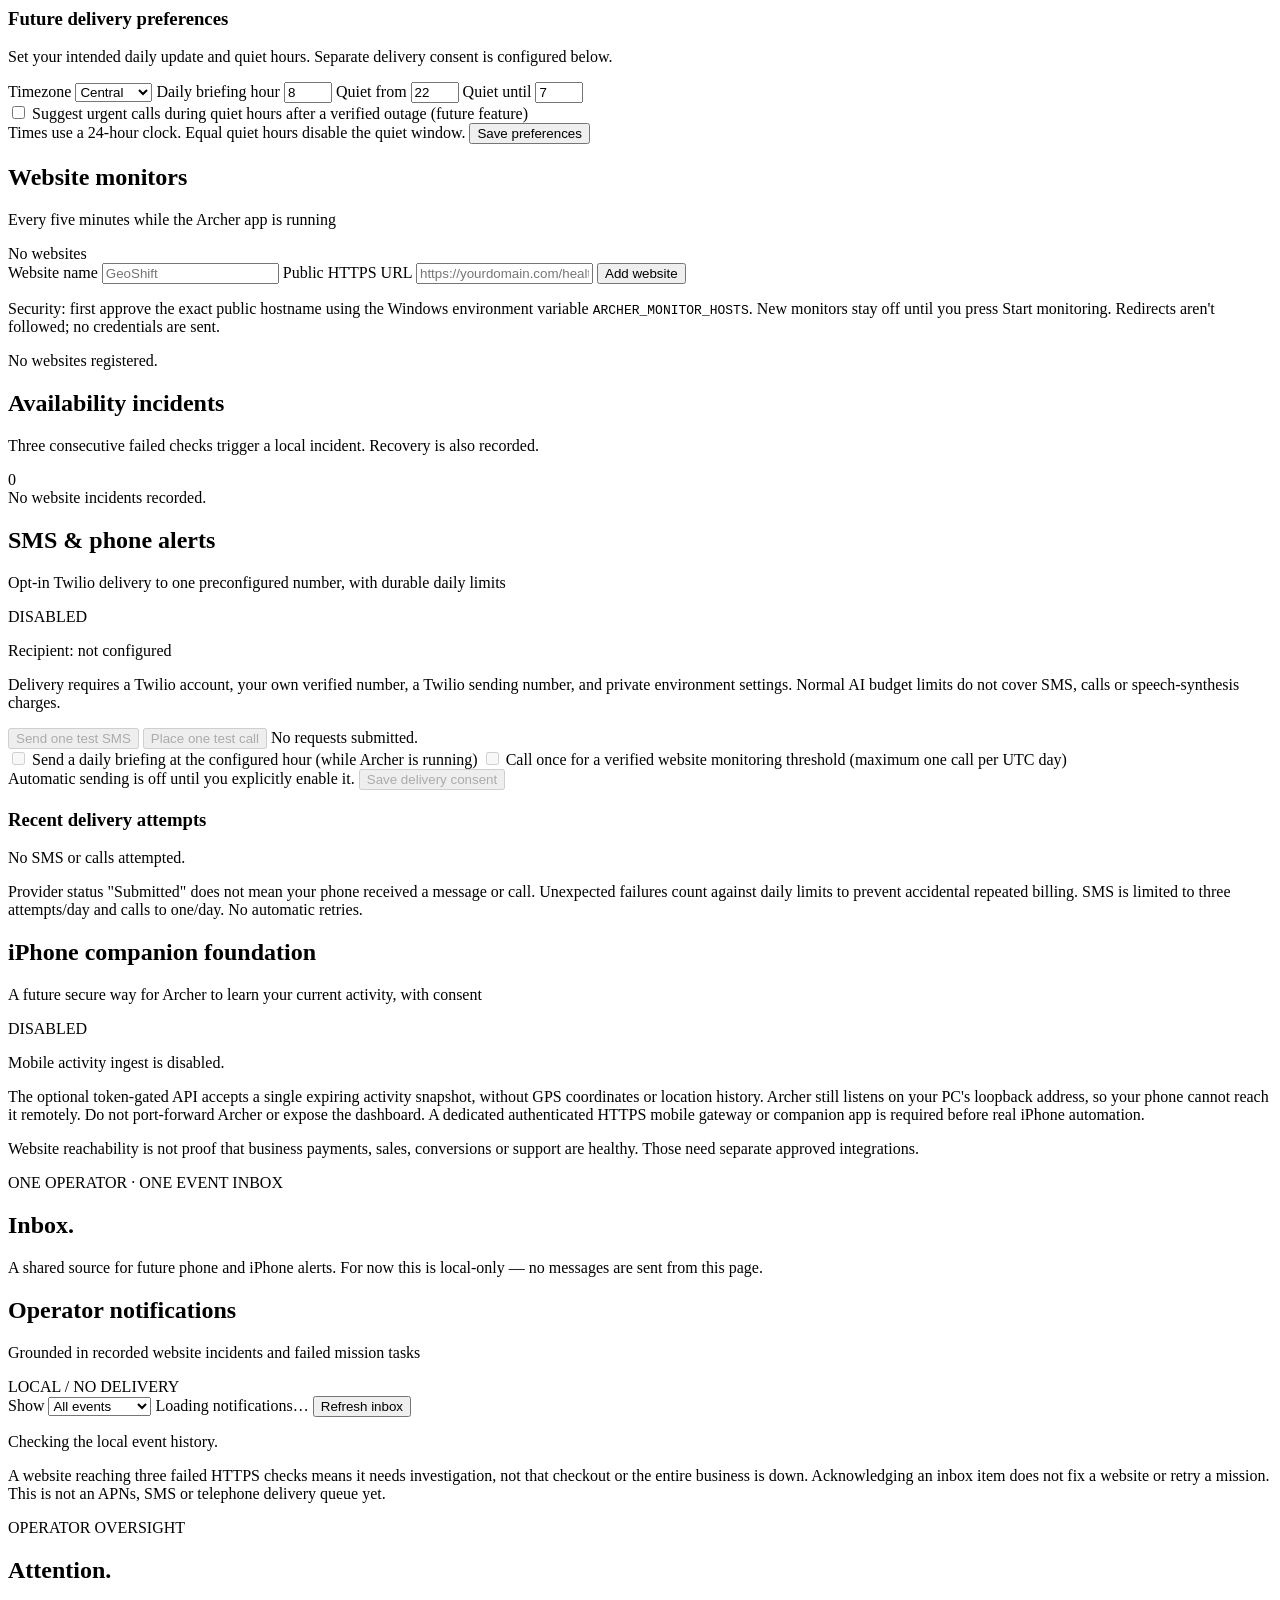
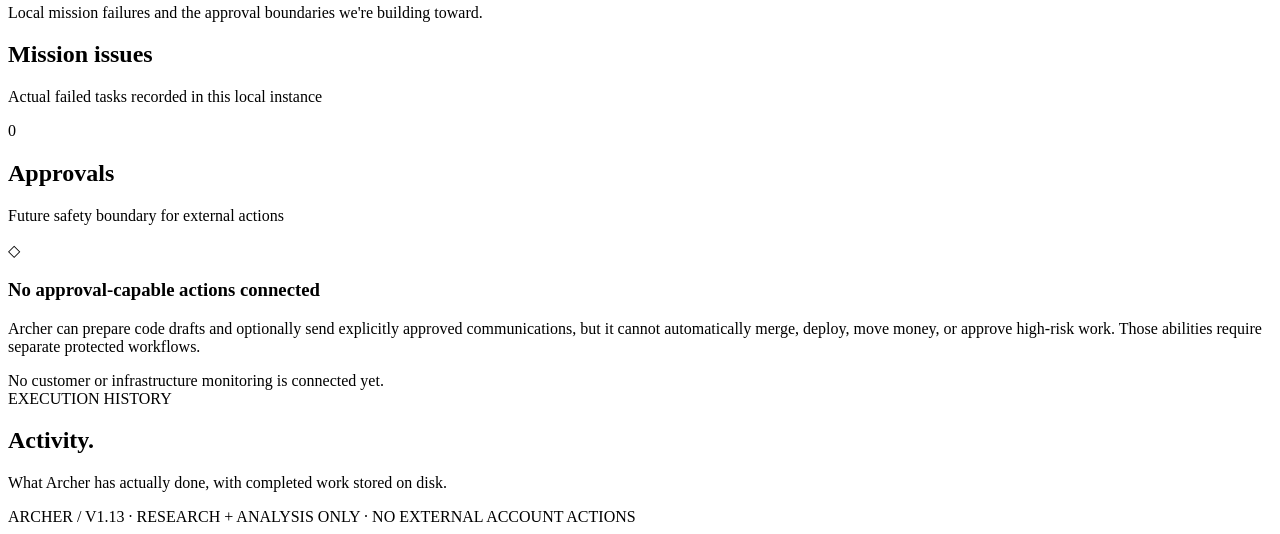
==== commit 176cc00f: "Improve opt-in hands-free wake standby and preserve explicit stop" ====
--- a/Archer.MissionControl/wwwroot/index.html
+++ b/Archer.MissionControl/wwwroot/index.html
@@ -70,7 +70,8 @@
             </form>
             <div class="voice-preferences">
               <label class="voice-toggle"><input type="checkbox" id="voiceHandsFreeToggle" /> Hands-free</label>
-              <label class="voice-toggle"><input type="checkbox" id="voiceWakeToggle" /> Browser wake (fallback)</label>
+              <label class="voice-toggle"><input type="checkbox" id="voiceWakeToggle" /> Say “Hey Archer” to wake</label>
+              <label class="voice-toggle"><input type="checkbox" id="voiceAutoStandbyToggle" /> Listen for Hey Archer when opened</label>
               <span id="voiceWakeIndicator" class="voice-wake-indicator" role="status" aria-live="polite">Voice off</span>
               <label class="voice-rate-control" for="voicePauseSlider">Wait after I pause
                 <input id="voicePauseSlider" type="range" min="2" max="30" step="1" value="7" aria-label="Seconds of silence before Archer replies" />
@@ -93,7 +94,7 @@
                   <button type="button" class="voice-stop" id="voiceTestButton" disabled>Test selected voice</button>
                    <button type="button" class="voice-stop" id="voiceReplayButton" disabled>Read last reply</button>
                   <button type="button" class="voice-stop" id="voiceStopButton" data-allow-busy="true" disabled>Stop speaking</button>
-                  <p id="voiceSupportNote" role="status">Select Speak once to activate hands-free listening. Say “Hey Archer” to start a conversation, then talk normally. After 2 minutes without speech, say “Hey Archer” again. Browser mic stops when you end the session or leave this tab; recognition may use your browser's speech provider.</p>
+                  <p id="voiceSupportNote" role="status">Enable automatic standby, or select Speak once if your browser requires it. Say “Hey Archer” to start a conversation, then talk normally. After 2 minutes without speech, say “Hey Archer” again. Browser mic stops when you end the session or leave this tab; recognition may use your browser's speech provider.</p>
                   <p id="voiceAccentStatus" role="status">British voice availability depends on installed browser voices.</p>
                    <details class="voice-diagnostics-panel">
                      <summary>Voice diagnostics (no recording)</summary>
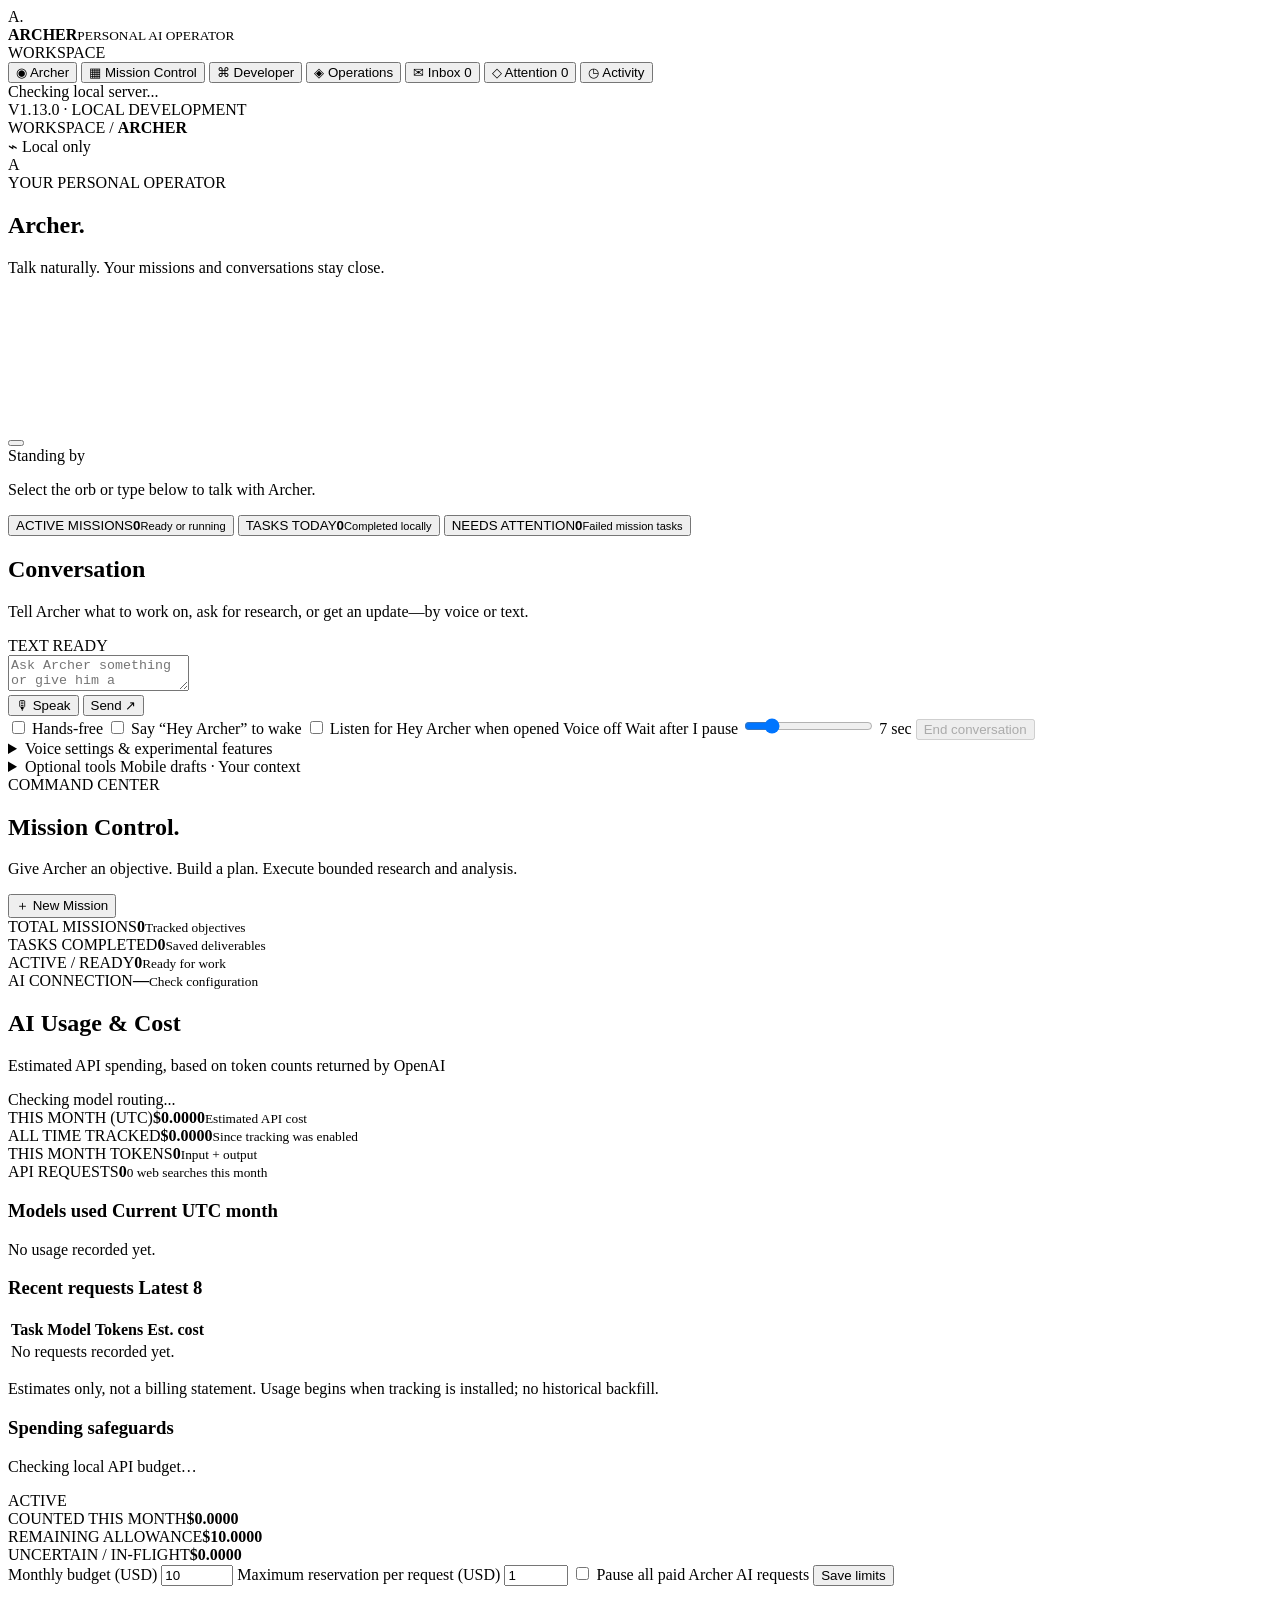
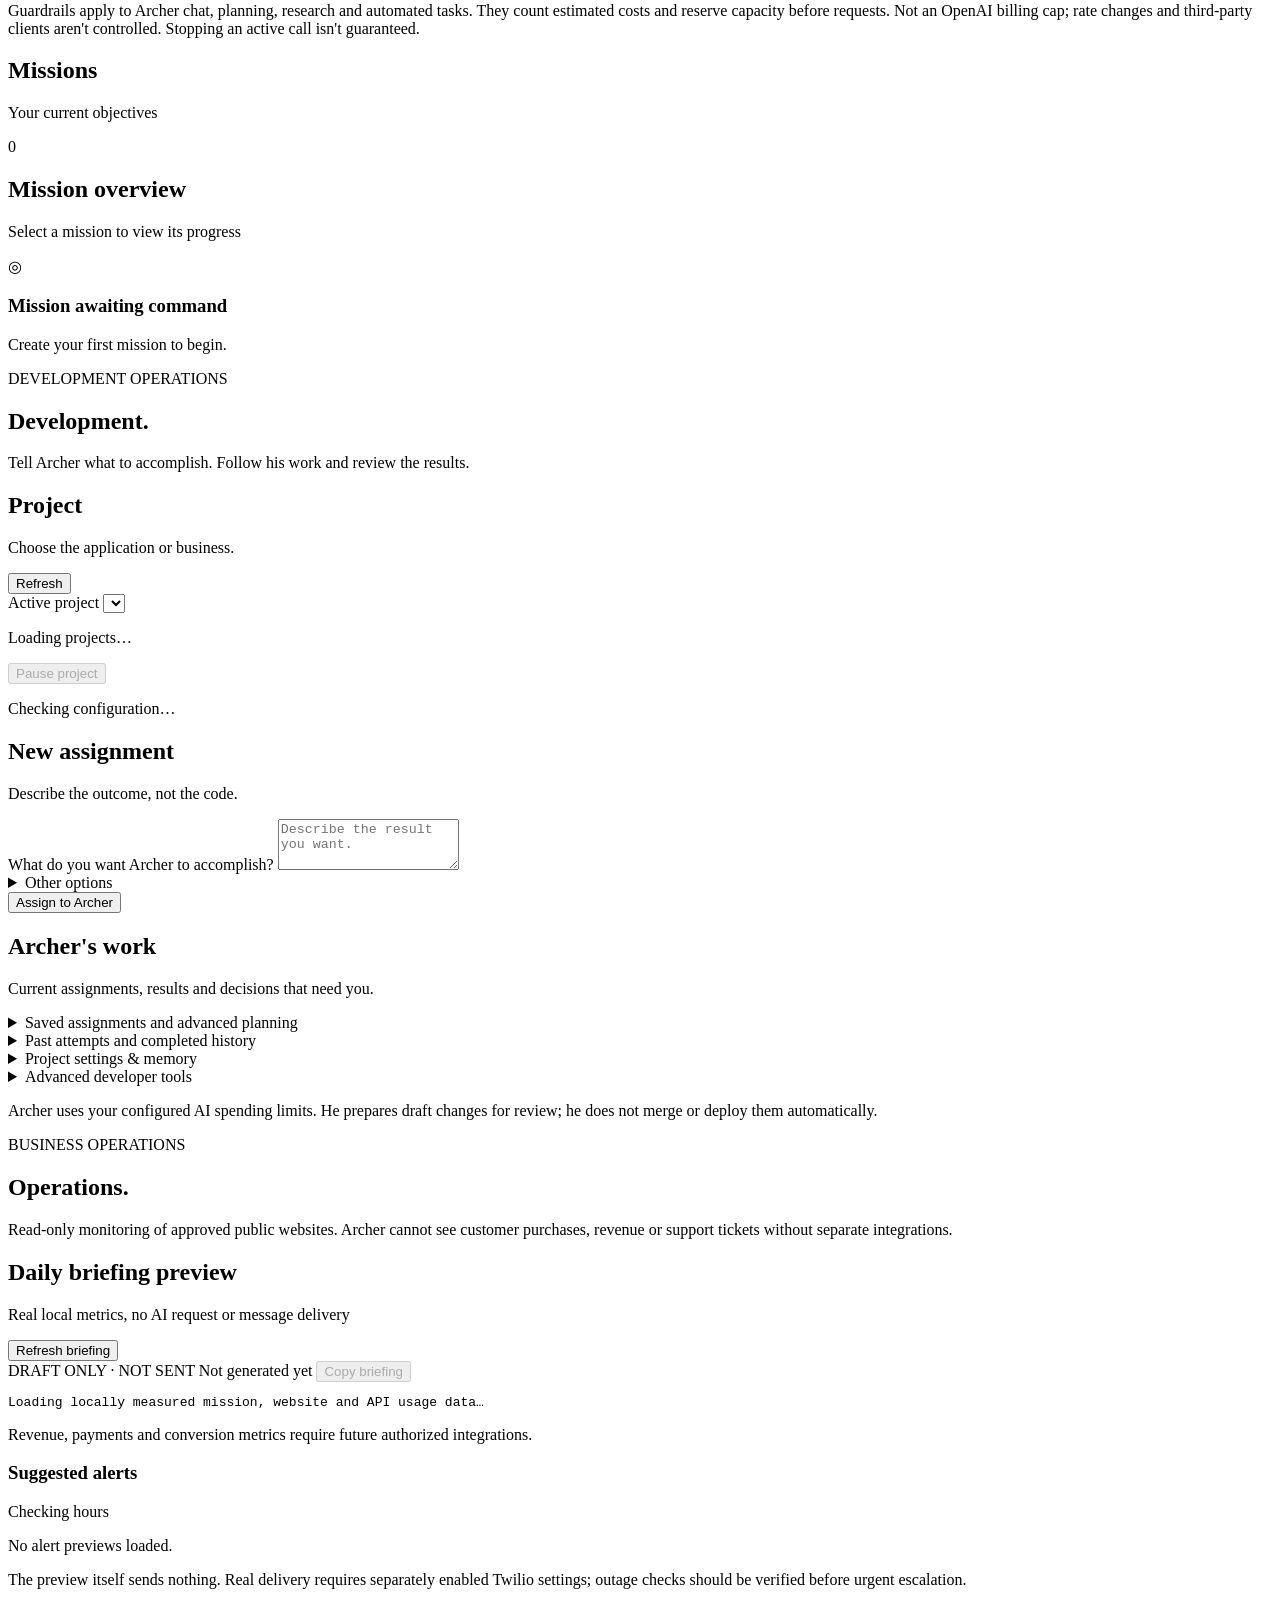
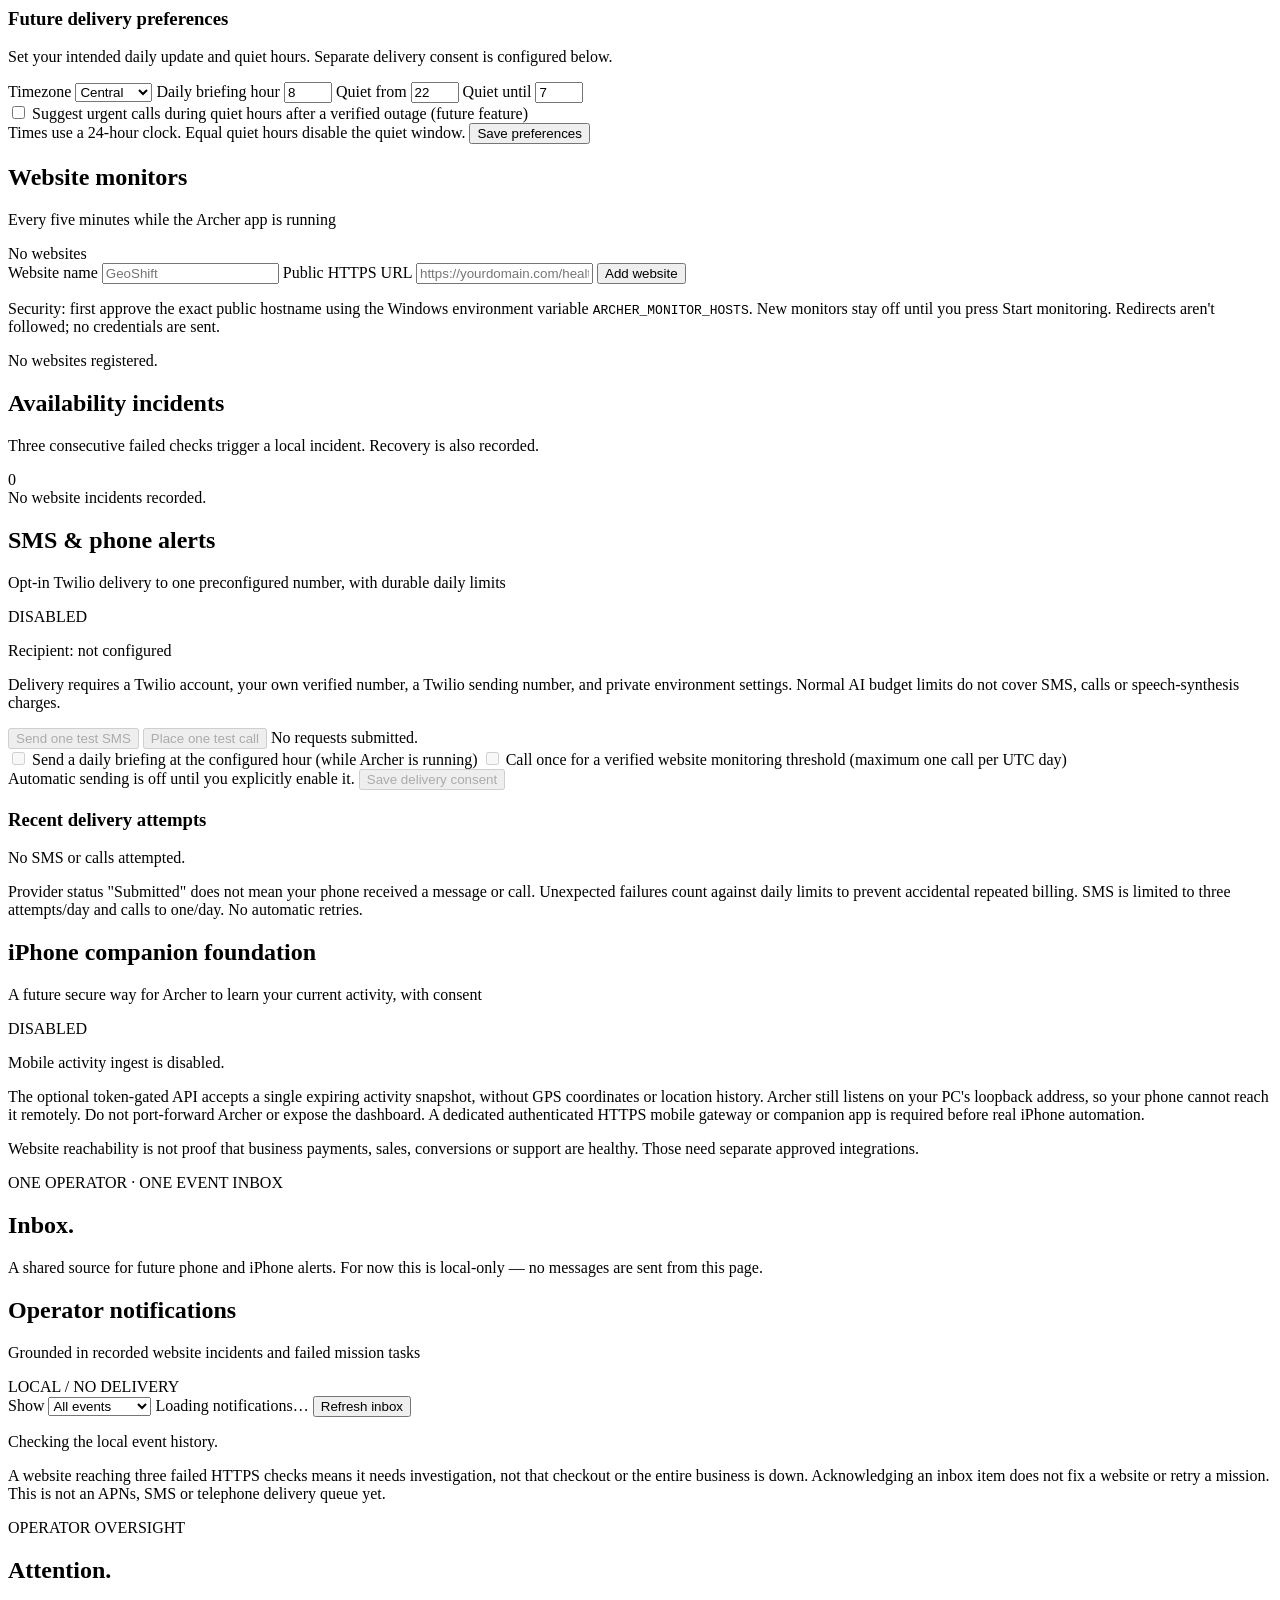
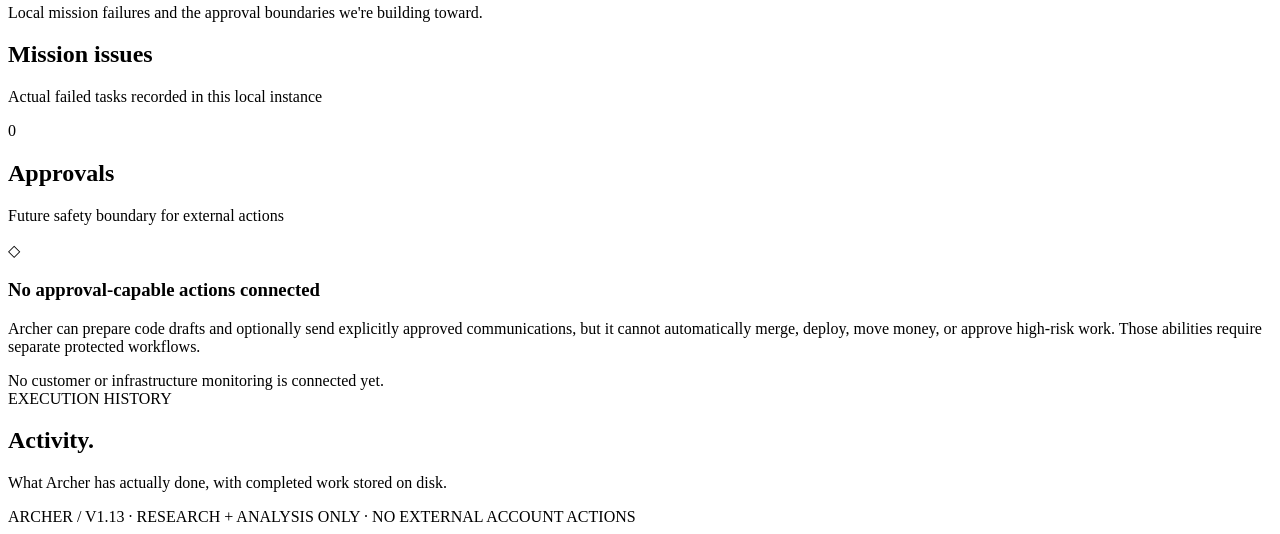
==== commit 89ed3904: "Describe simple conversational work from the home page" ====
--- a/Archer.MissionControl/wwwroot/index.html
+++ b/Archer.MissionControl/wwwroot/index.html
@@ -59,7 +59,7 @@
             <button type="button" class="presence-metric" data-go-view="attention"><span class="metric-caption">NEEDS ATTENTION</span><strong id="presenceAttentionCount">0</strong><small>Failed mission tasks</small></button>
           </div>
           <section class="panel archer-conversation" aria-label="Conversation with Archer">
-            <div class="conversation-title"><div><h2>Conversation</h2><p>Chat, ask for mission status, or propose a mission draft by voice</p></div><span class="conversation-mode" id="conversationMode">TEXT READY</span></div>
+            <div class="conversation-title"><div><h2>Conversation</h2><p>Tell Archer what to work on, ask for research, or get an update—by voice or text.</p></div><span class="conversation-mode" id="conversationMode">TEXT READY</span></div>
             <div id="chatMessages" class="chat-messages" aria-live="off"></div>
             <form id="chatForm" class="chat-composer">
               <textarea id="chatText" rows="2" maxlength="3000" placeholder="Ask Archer something or give him a direction…" aria-label="Message to Archer"></textarea>
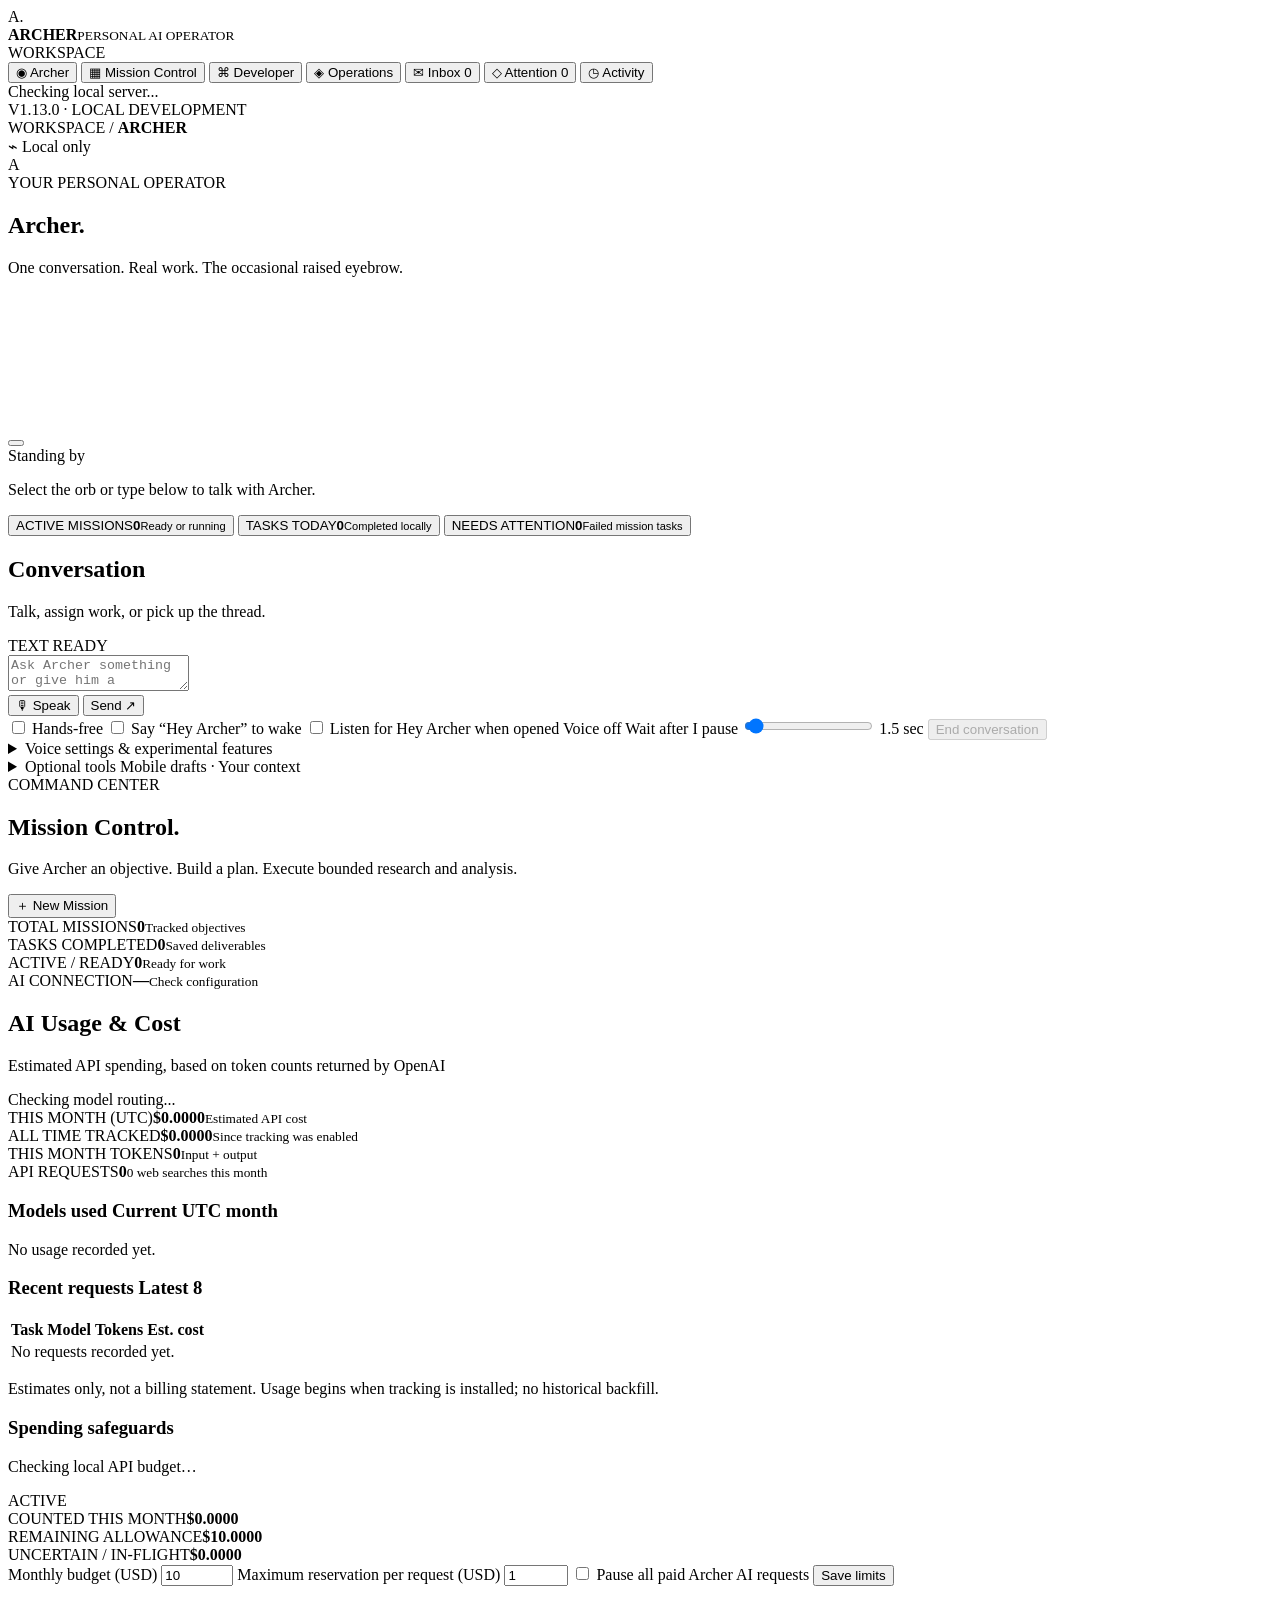
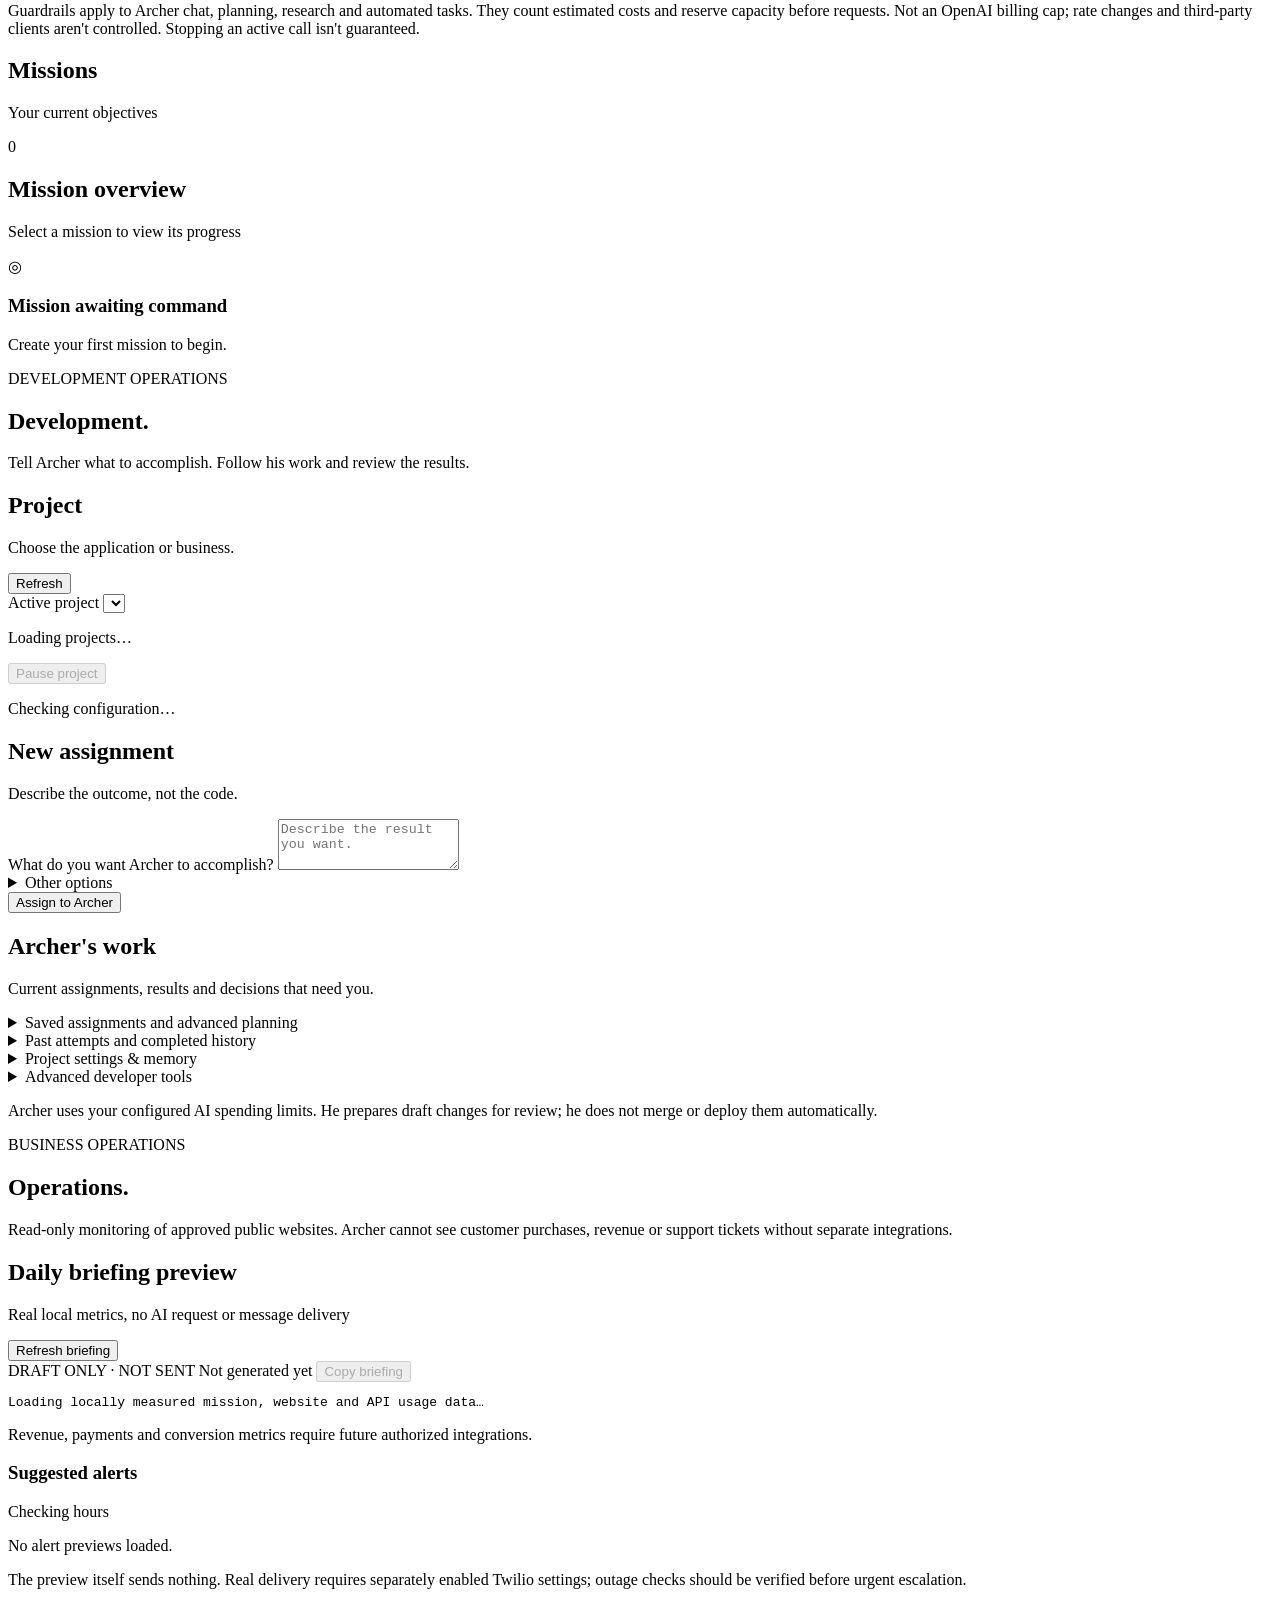
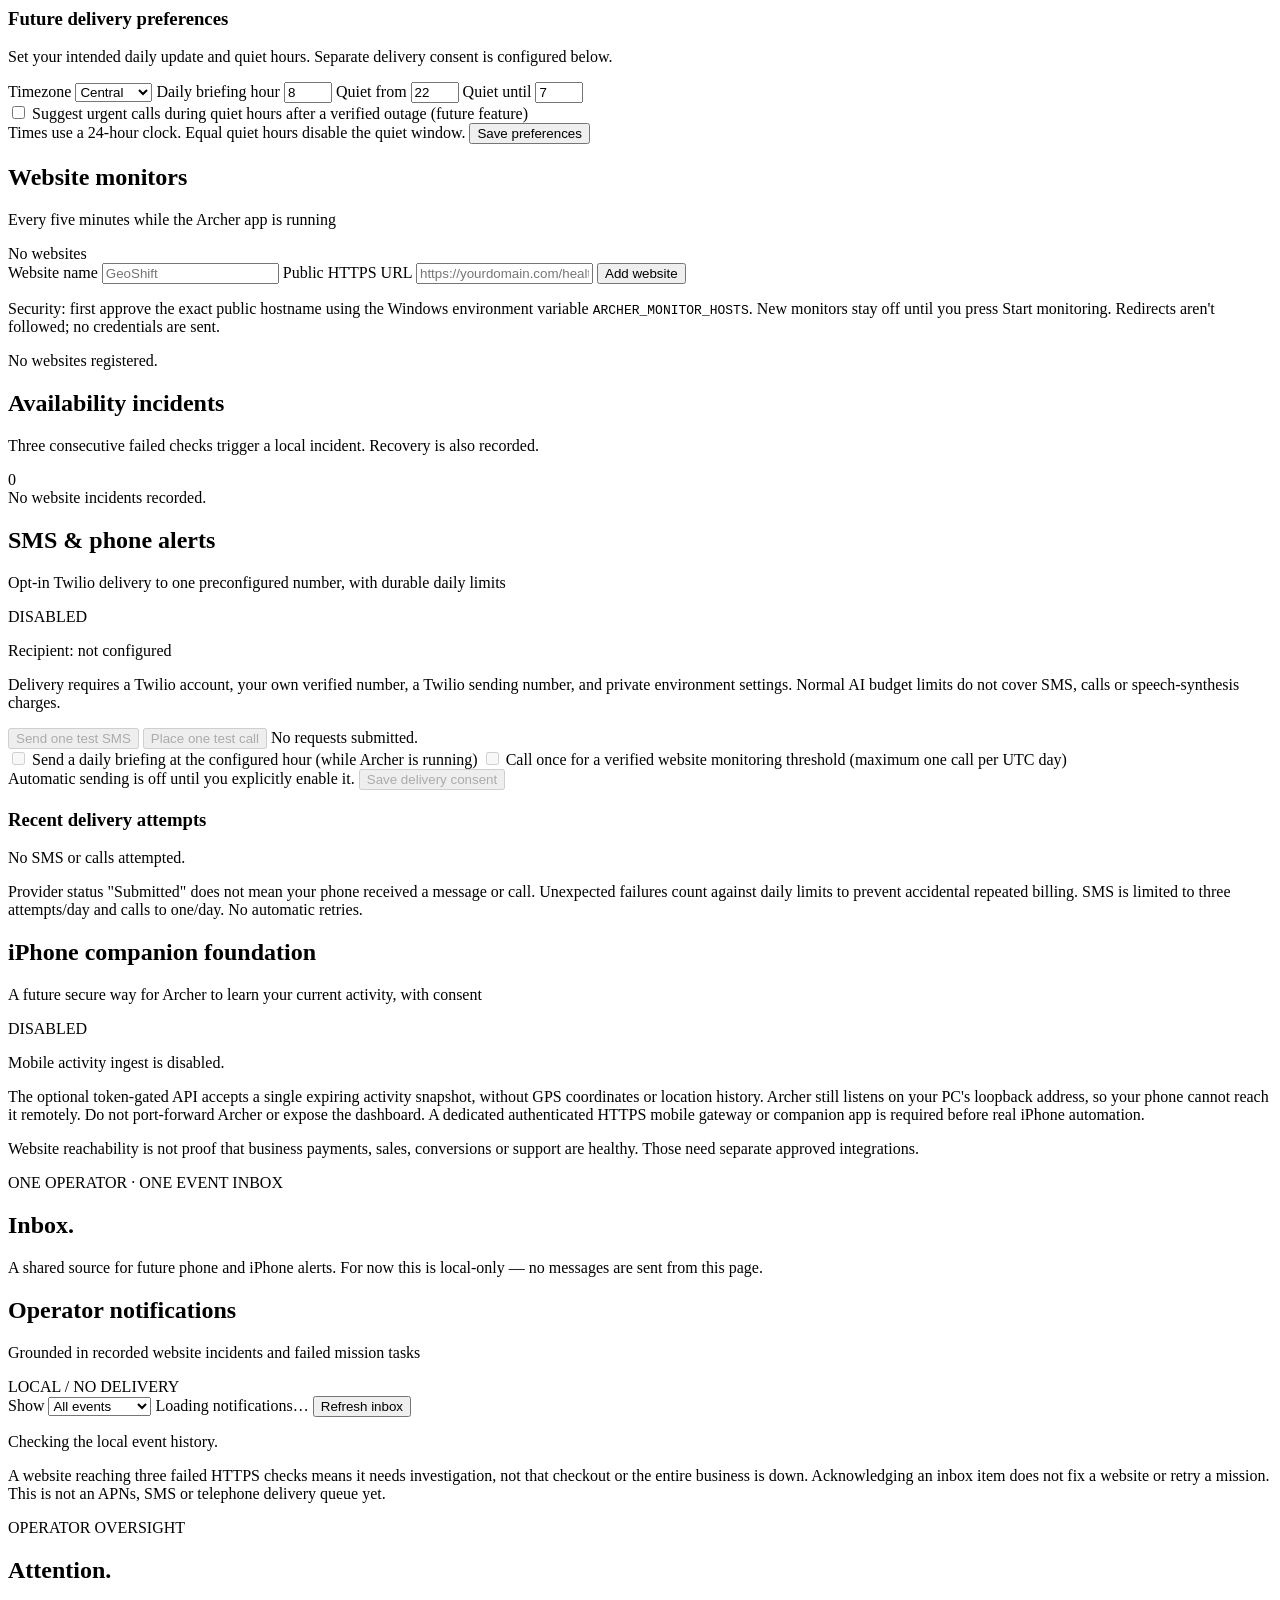
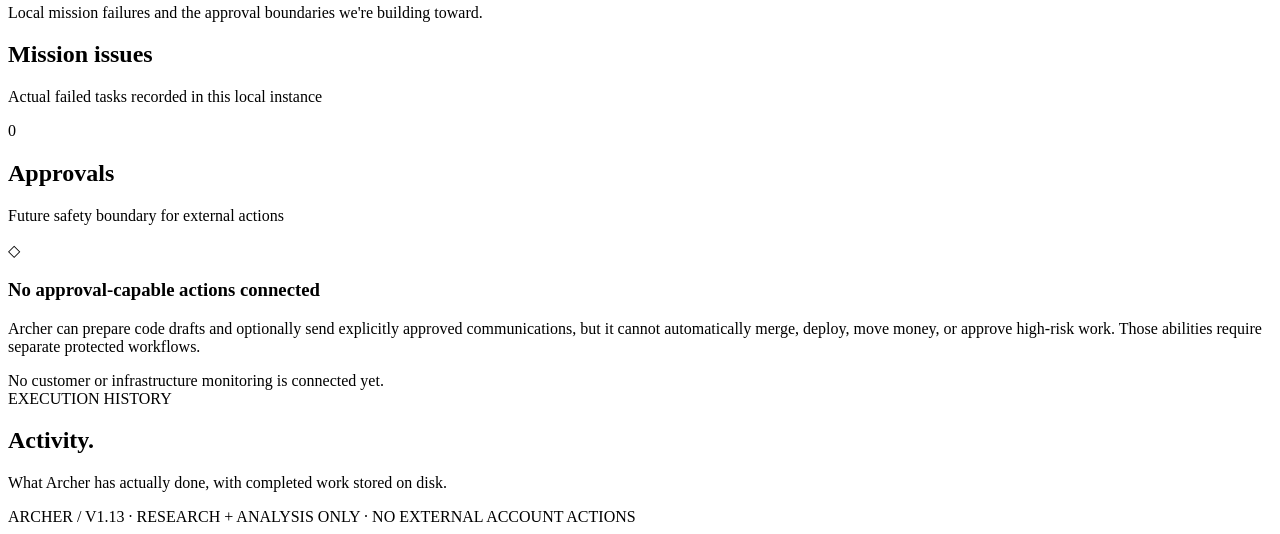
==== commit 7c2fac8c: "Reorganize home into presence and larger chat; offer half-second pause slider" ====
--- a/Archer.MissionControl/wwwroot/index.html
+++ b/Archer.MissionControl/wwwroot/index.html
@@ -31,10 +31,12 @@
       <div class="workspace">
         <div id="notice" class="notice hidden" role="alert"></div>
         <section id="archerView" class="view archer-home" aria-labelledby="archerTitle">
+          <div class="archer-home-primary">
+            <div class="archer-presence-column">
           <div class="archer-intro">
             <div class="eyebrow">YOUR PERSONAL OPERATOR <span class="eyebrow-line"></span></div>
             <h1 id="archerTitle">Archer<span class="accent">.</span></h1>
-            <p>Talk naturally. Your missions and conversations stay close.</p>
+            <p>One conversation. Real work. The occasional raised eyebrow.</p>
           </div>
           <div class="presence-stage" id="archerPresence" data-state="idle" aria-label="Archer presence indicator">
             <div class="presence-backlight"></div>
@@ -58,8 +60,9 @@
             <button type="button" class="presence-metric" data-go-view="missions"><span class="metric-caption">TASKS TODAY</span><strong id="presenceTasksToday">0</strong><small>Completed locally</small></button>
             <button type="button" class="presence-metric" data-go-view="attention"><span class="metric-caption">NEEDS ATTENTION</span><strong id="presenceAttentionCount">0</strong><small>Failed mission tasks</small></button>
           </div>
+            </div>
           <section class="panel archer-conversation" aria-label="Conversation with Archer">
-            <div class="conversation-title"><div><h2>Conversation</h2><p>Tell Archer what to work on, ask for research, or get an update—by voice or text.</p></div><span class="conversation-mode" id="conversationMode">TEXT READY</span></div>
+            <div class="conversation-title"><div><h2>Conversation</h2><p>Talk, assign work, or pick up the thread.</p></div><span class="conversation-mode" id="conversationMode">TEXT READY</span></div>
             <div id="chatMessages" class="chat-messages" aria-live="off"></div>
             <form id="chatForm" class="chat-composer">
               <textarea id="chatText" rows="2" maxlength="3000" placeholder="Ask Archer something or give him a direction…" aria-label="Message to Archer"></textarea>
@@ -74,8 +77,8 @@
               <label class="voice-toggle"><input type="checkbox" id="voiceAutoStandbyToggle" /> Listen for Hey Archer when opened</label>
               <span id="voiceWakeIndicator" class="voice-wake-indicator" role="status" aria-live="polite">Voice off</span>
               <label class="voice-rate-control" for="voicePauseSlider">Wait after I pause
-                <input id="voicePauseSlider" type="range" min="2" max="30" step="1" value="7" aria-label="Seconds of silence before Archer replies" />
-                <output id="voicePauseValue" for="voicePauseSlider" aria-live="off">7 sec</output>
+                <input id="voicePauseSlider" type="range" min="0.5" max="30" step="0.5" value="1.5" aria-label="Seconds of silence before Archer replies" />
+                <output id="voicePauseValue" for="voicePauseSlider" aria-live="off">1.5 sec</output>
               </label>
               <button type="button" class="voice-stop" id="voiceEndConversation" data-allow-busy="true" disabled>End conversation</button>
               <details class="archer-voice-more">
@@ -115,6 +118,7 @@
               </details>
             </div>
           </section>
+          </div>
           <details class="archer-extra-tools">
             <summary>Optional tools <span>Mobile drafts · Your context</span></summary>
             <div class="archer-extra-content">
@@ -573,7 +577,7 @@
   <dialog id="missionDialog" class="modal"><form id="missionForm" method="dialog"><div class="modal-head"><div class="eyebrow">NEW OBJECTIVE</div><h2>Assign a mission</h2><p>Tell Archer what success looks like.</p></div><label for="missionTitle">Mission name</label><input id="missionTitle" maxlength="100" required minlength="3" placeholder="Build $1,000/month in recurring revenue" /><label for="missionObjective">Objective</label><textarea id="missionObjective" maxlength="3000" minlength="10" required rows="5" placeholder="Research, compare, and validate business opportunities that could generate recurring revenue. Prioritize real customer demand and practical execution."></textarea><div class="modal-actions"><button type="button" class="button secondary" id="cancelMission">Cancel</button><button class="button primary" type="submit">Create Mission</button></div></form></dialog>
   <script src="/js/mission-voice.js" defer></script>
   <script src="/js/app.js" defer></script>
-  <script src="/js/archer-home.js?v=20261120-wakefix2" defer></script>
+  <script src="/js/archer-home.js?v=20261122-half-second-pause1" defer></script>
    <script src="/js/desktop-voice.js?v=20261120-native1" defer></script>
   <script src="/js/realtime-voice.js" defer></script>
   <script src="/js/orb-field.js" defer></script>
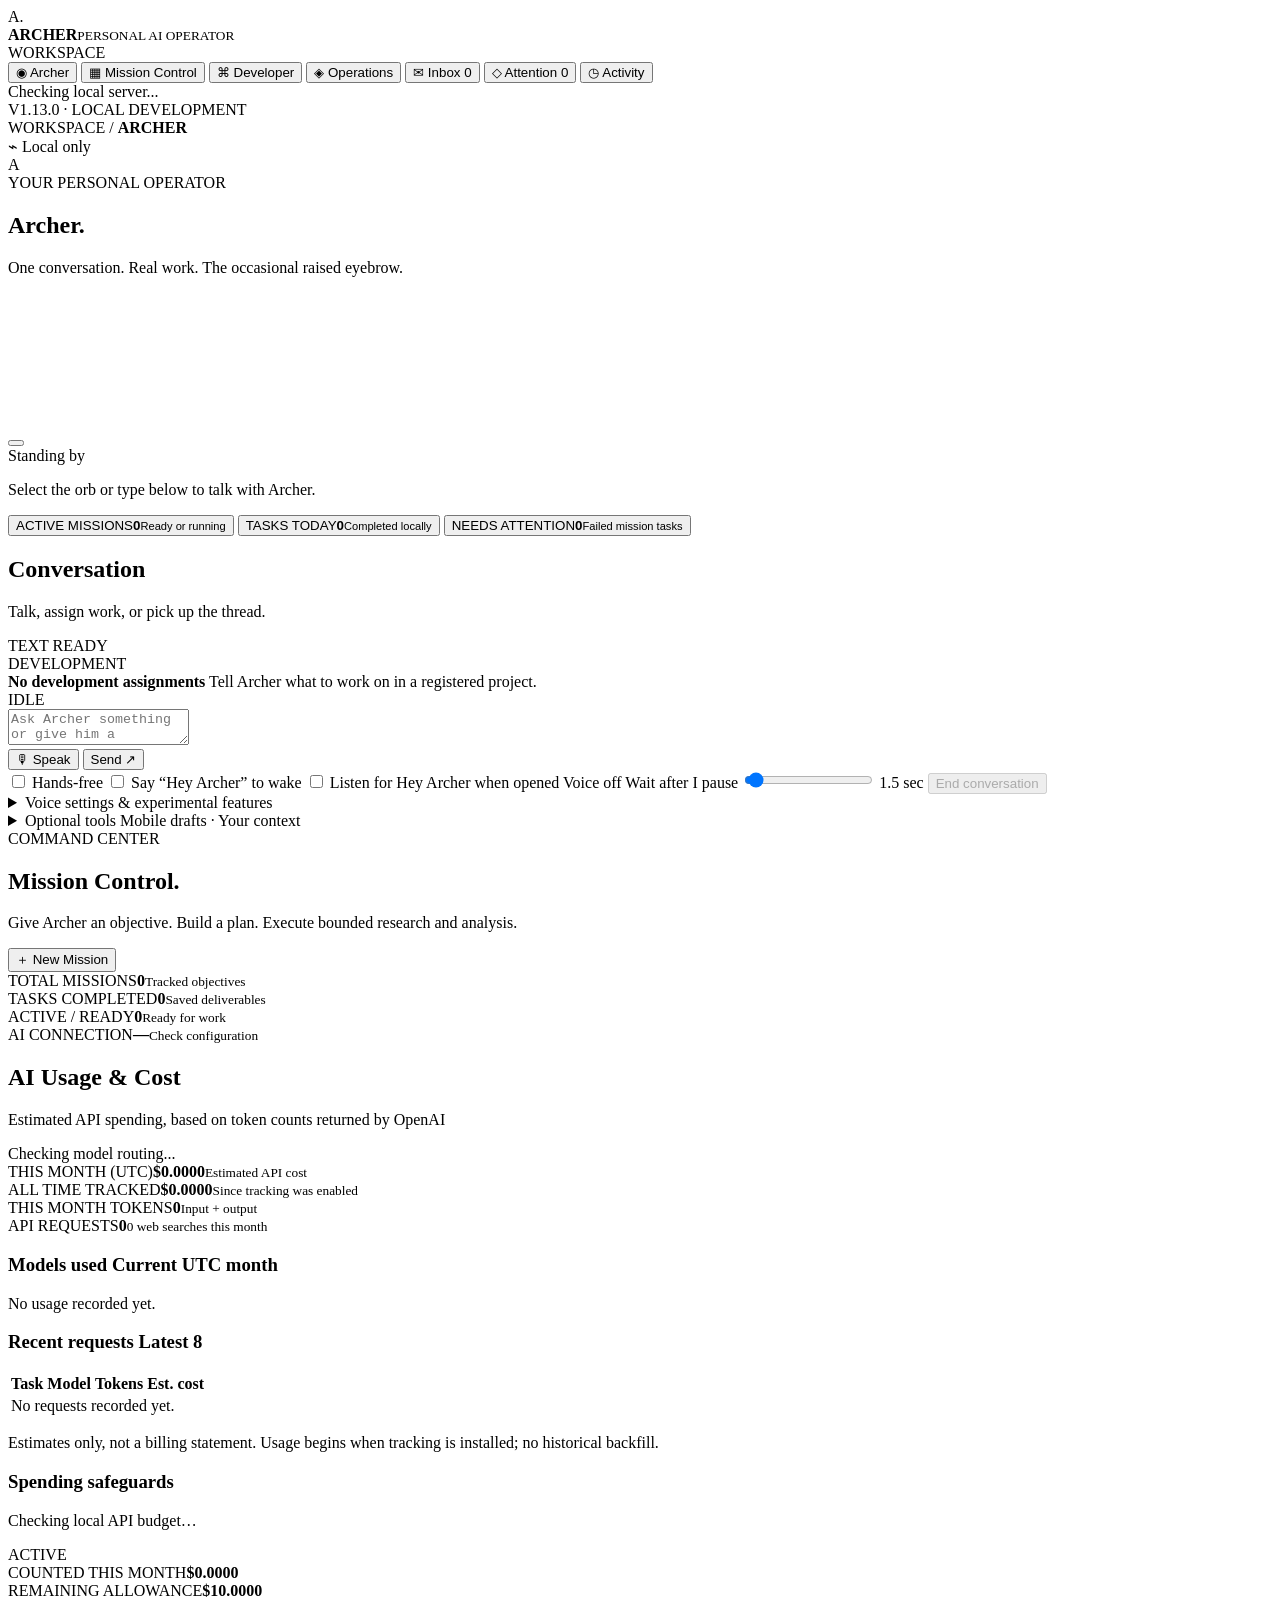
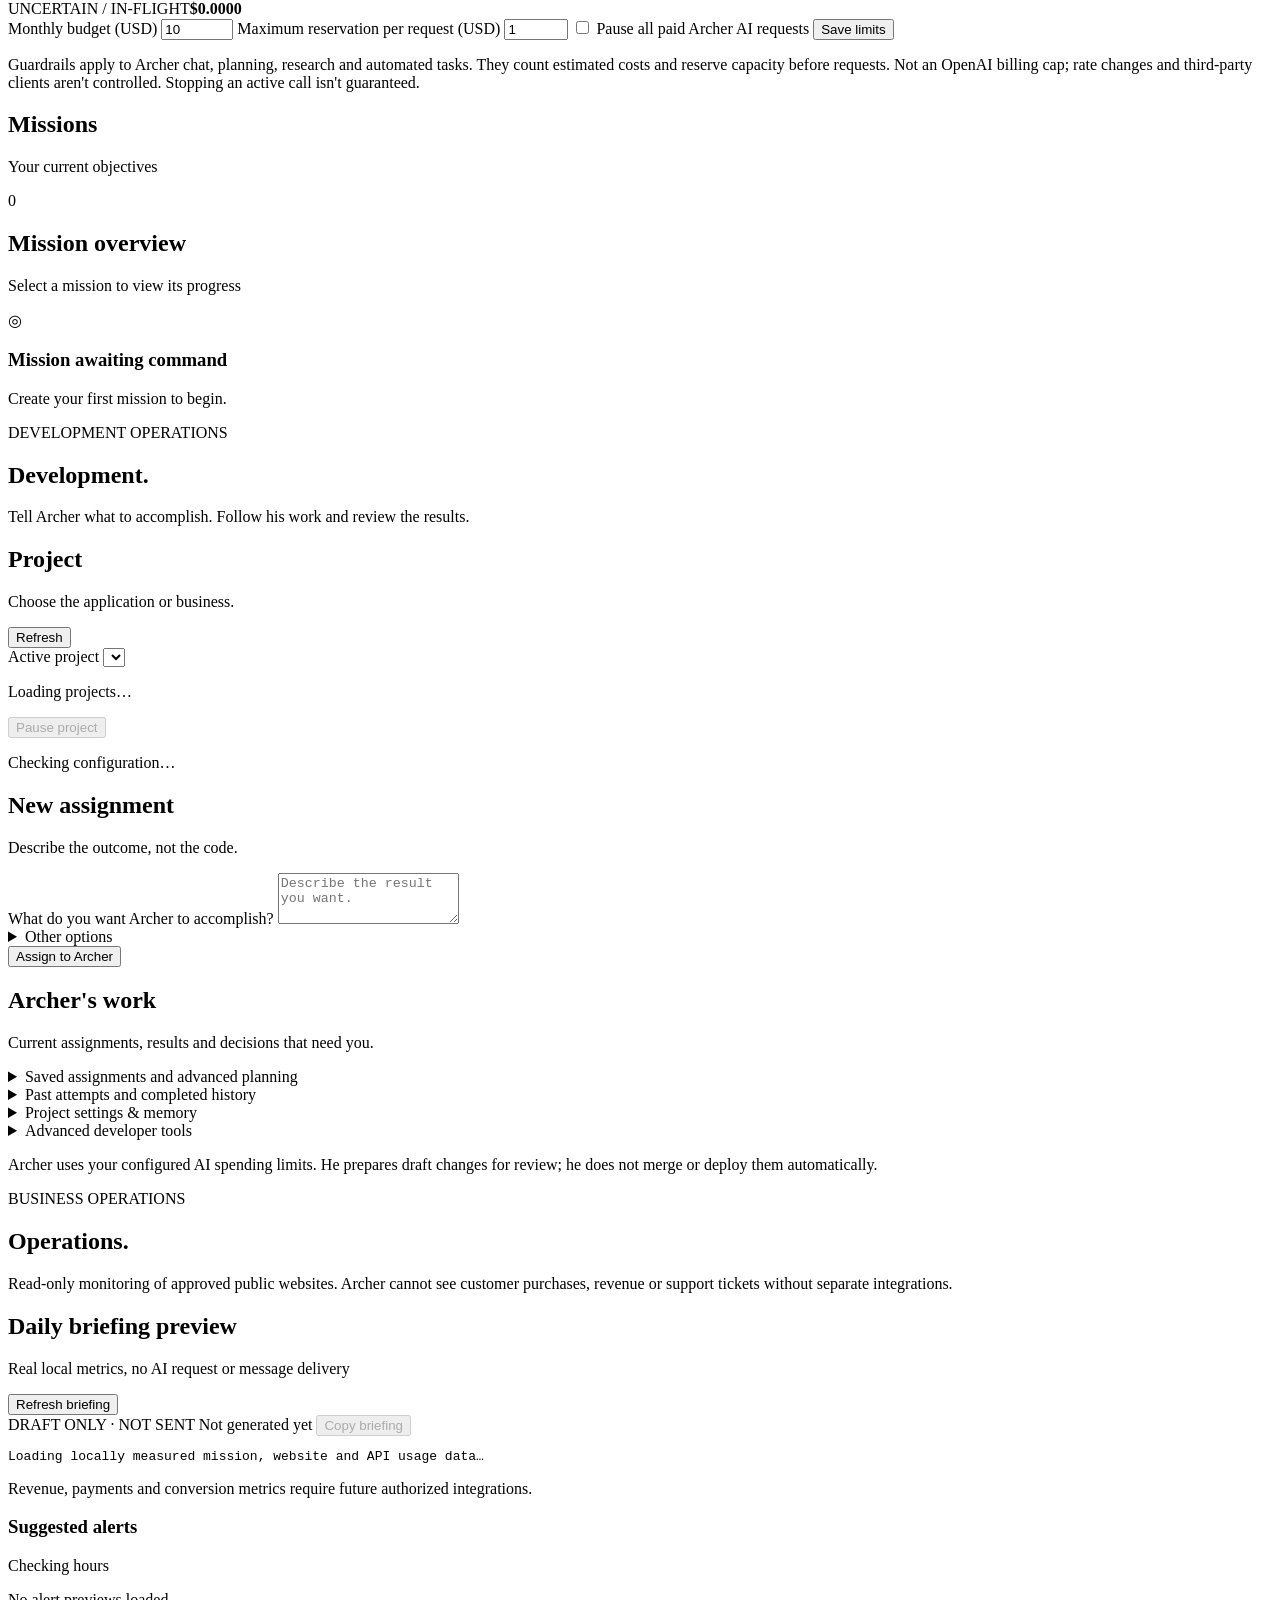
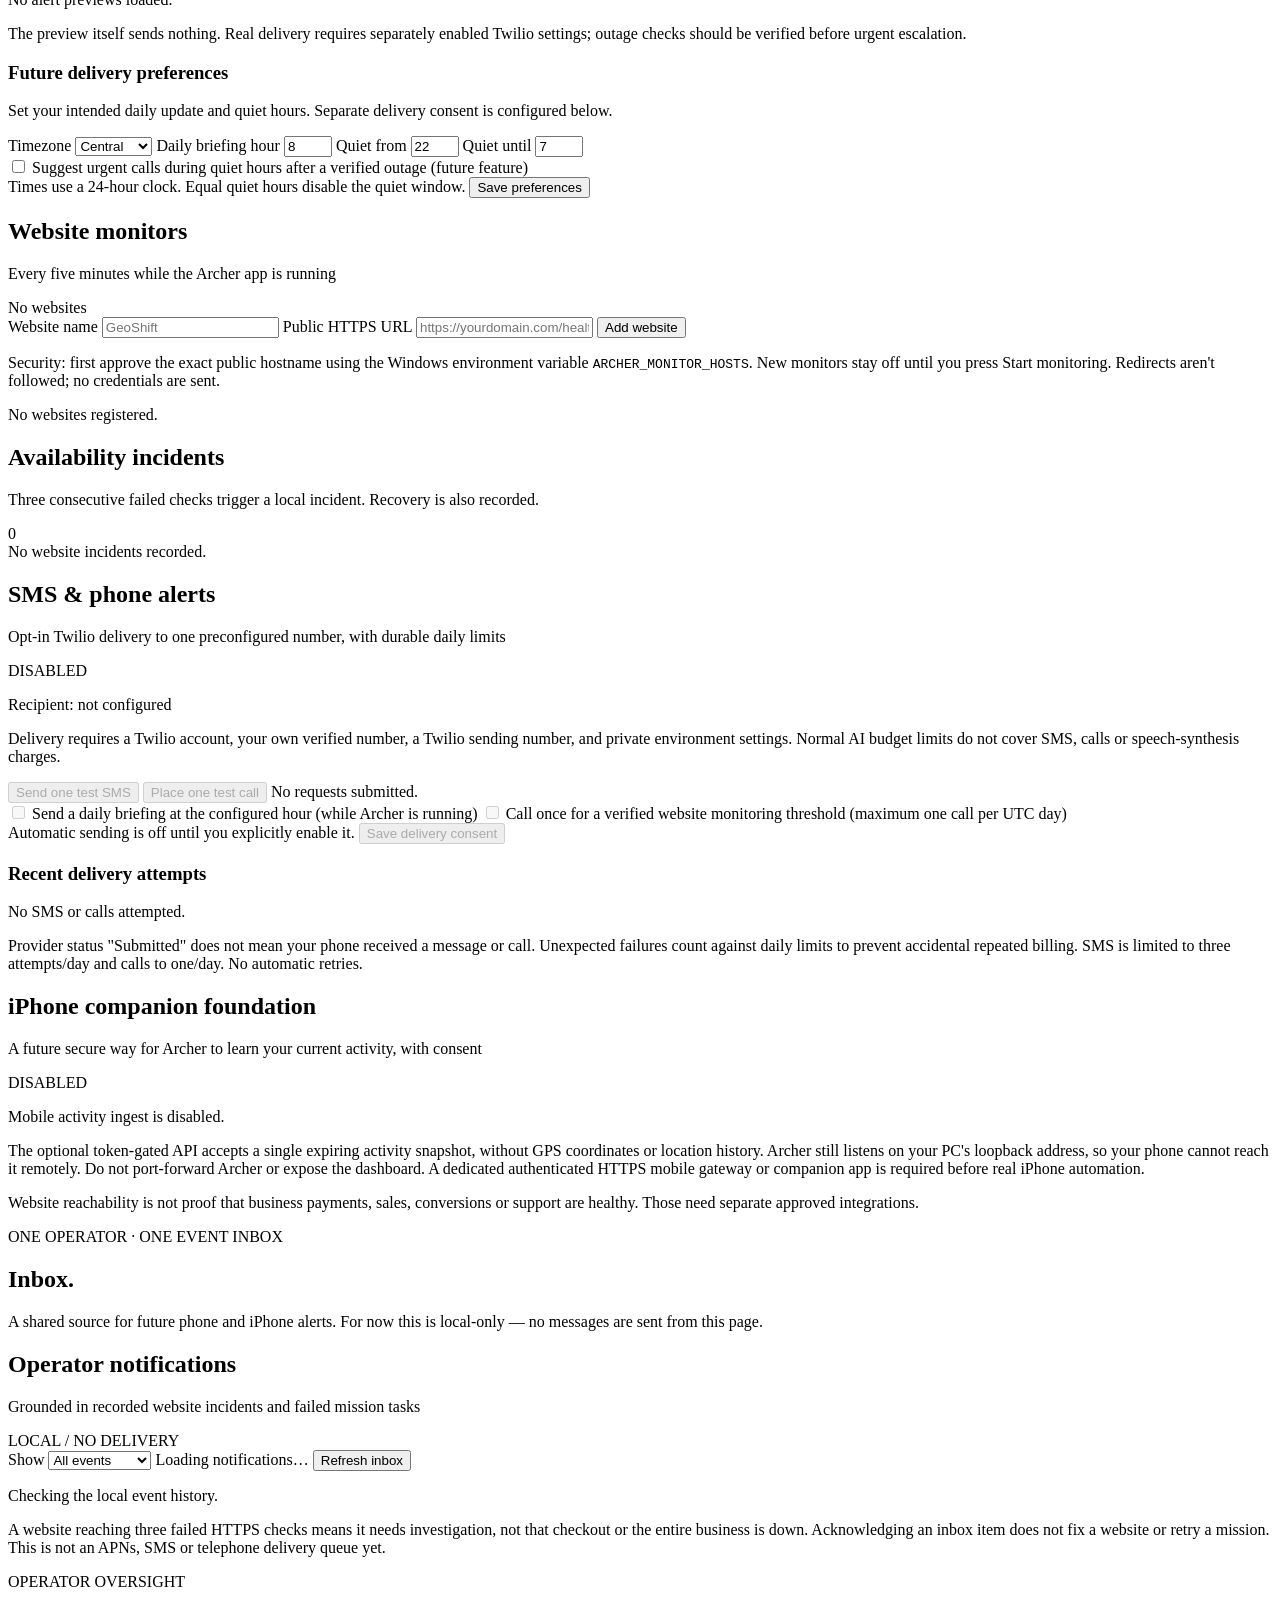
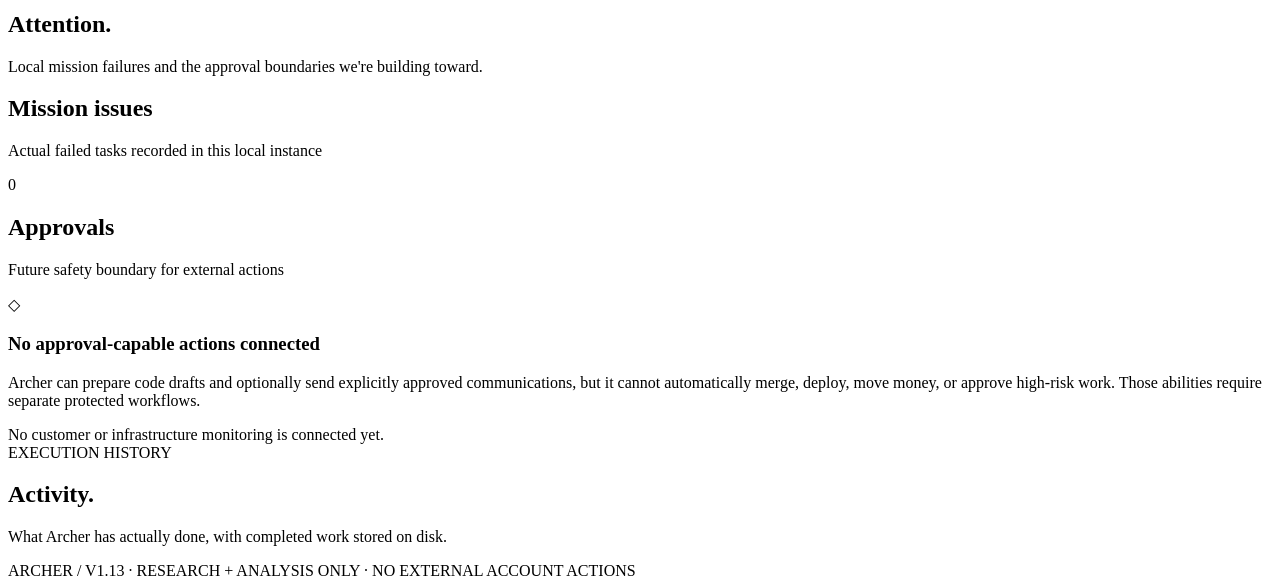
==== commit fc31d2bc: "Add compact read-only development pulse beneath Archer conversation header" ====
--- a/Archer.MissionControl/wwwroot/index.html
+++ b/Archer.MissionControl/wwwroot/index.html
@@ -63,6 +63,14 @@
             </div>
           <section class="panel archer-conversation" aria-label="Conversation with Archer">
             <div class="conversation-title"><div><h2>Conversation</h2><p>Talk, assign work, or pick up the thread.</p></div><span class="conversation-mode" id="conversationMode">TEXT READY</span></div>
+            <div id="homeDevelopmentPulse" class="archer-work-pulse" data-tone="idle" role="status" aria-live="polite" aria-label="Most recent coding assignment">
+              <span class="archer-work-kicker">DEVELOPMENT</span>
+              <div class="archer-work-copy">
+                <strong id="homeDevelopmentLabel">No development assignments</strong>
+                <span id="homeDevelopmentDetail">Tell Archer what to work on in a registered project.</span>
+              </div>
+              <span class="archer-work-status" id="homeDevelopmentStatus">IDLE</span>
+            </div>
             <div id="chatMessages" class="chat-messages" aria-live="off"></div>
             <form id="chatForm" class="chat-composer">
               <textarea id="chatText" rows="2" maxlength="3000" placeholder="Ask Archer something or give him a direction…" aria-label="Message to Archer"></textarea>
